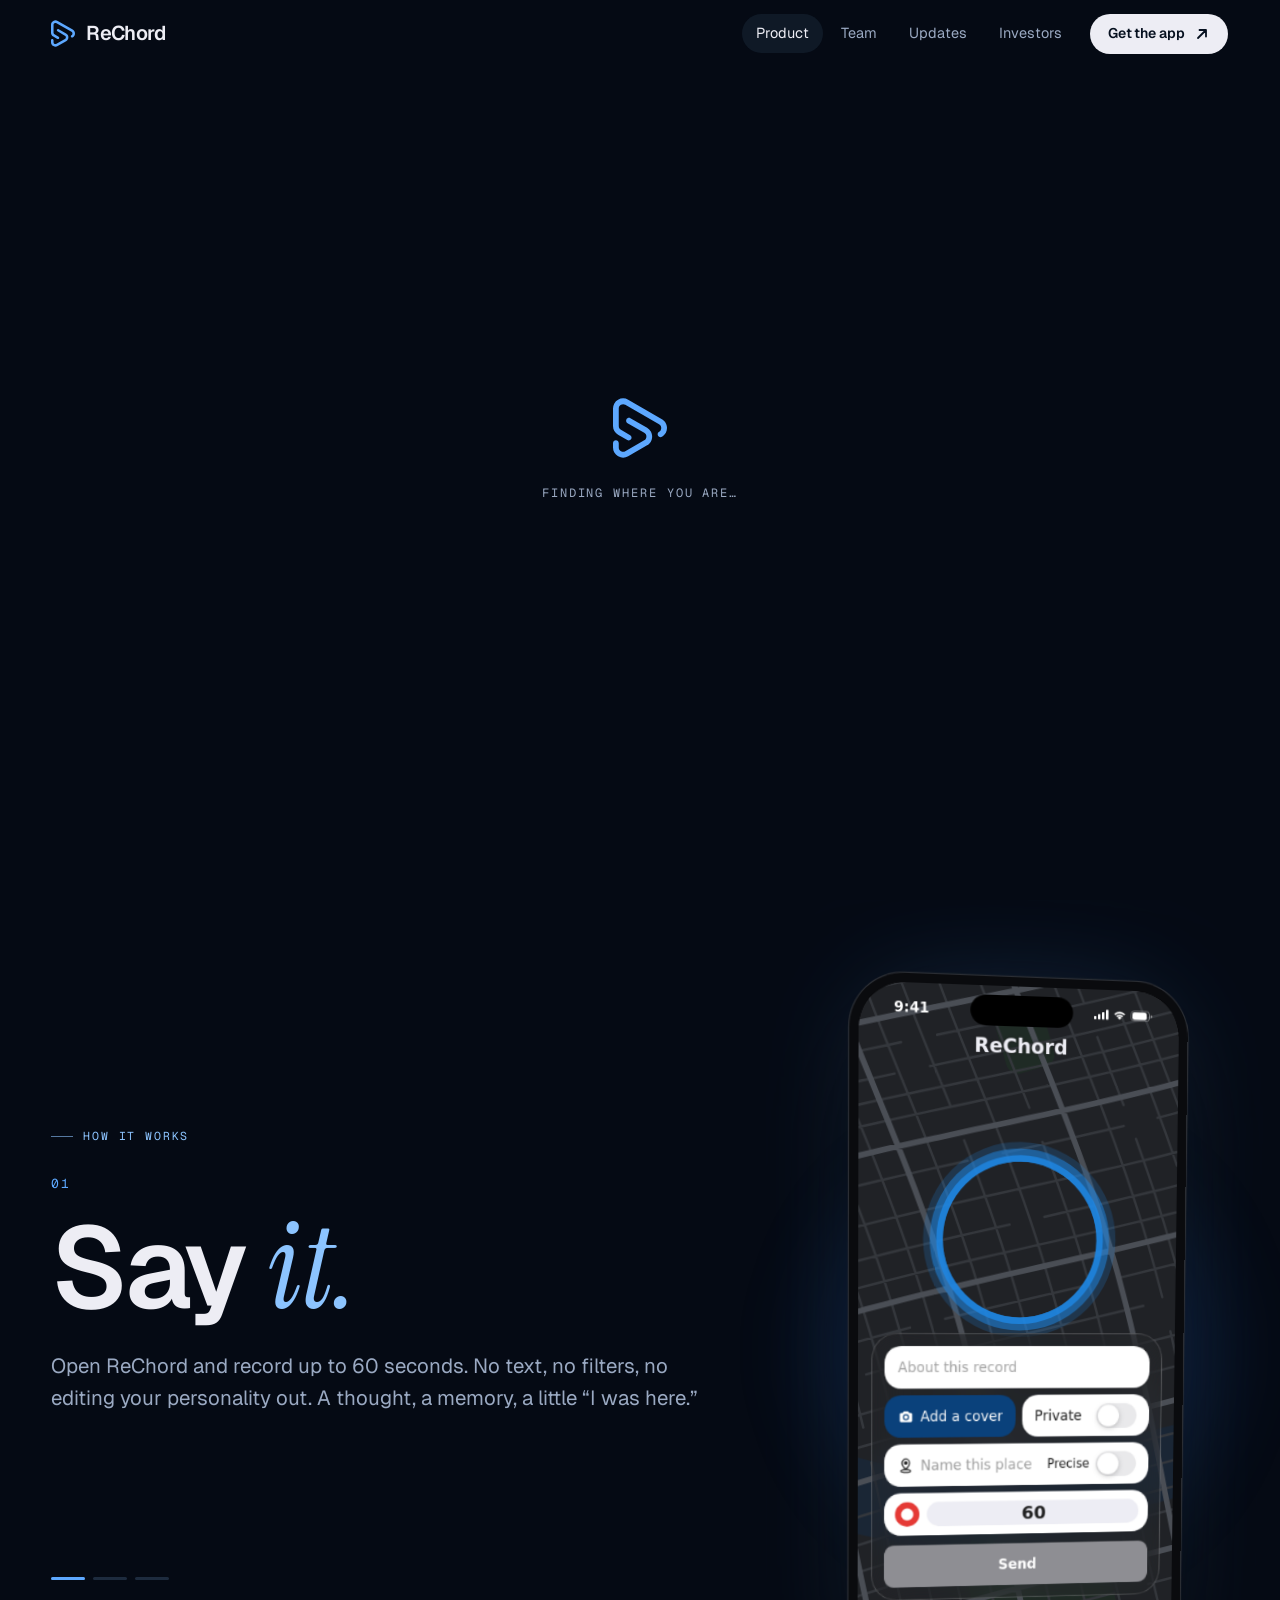
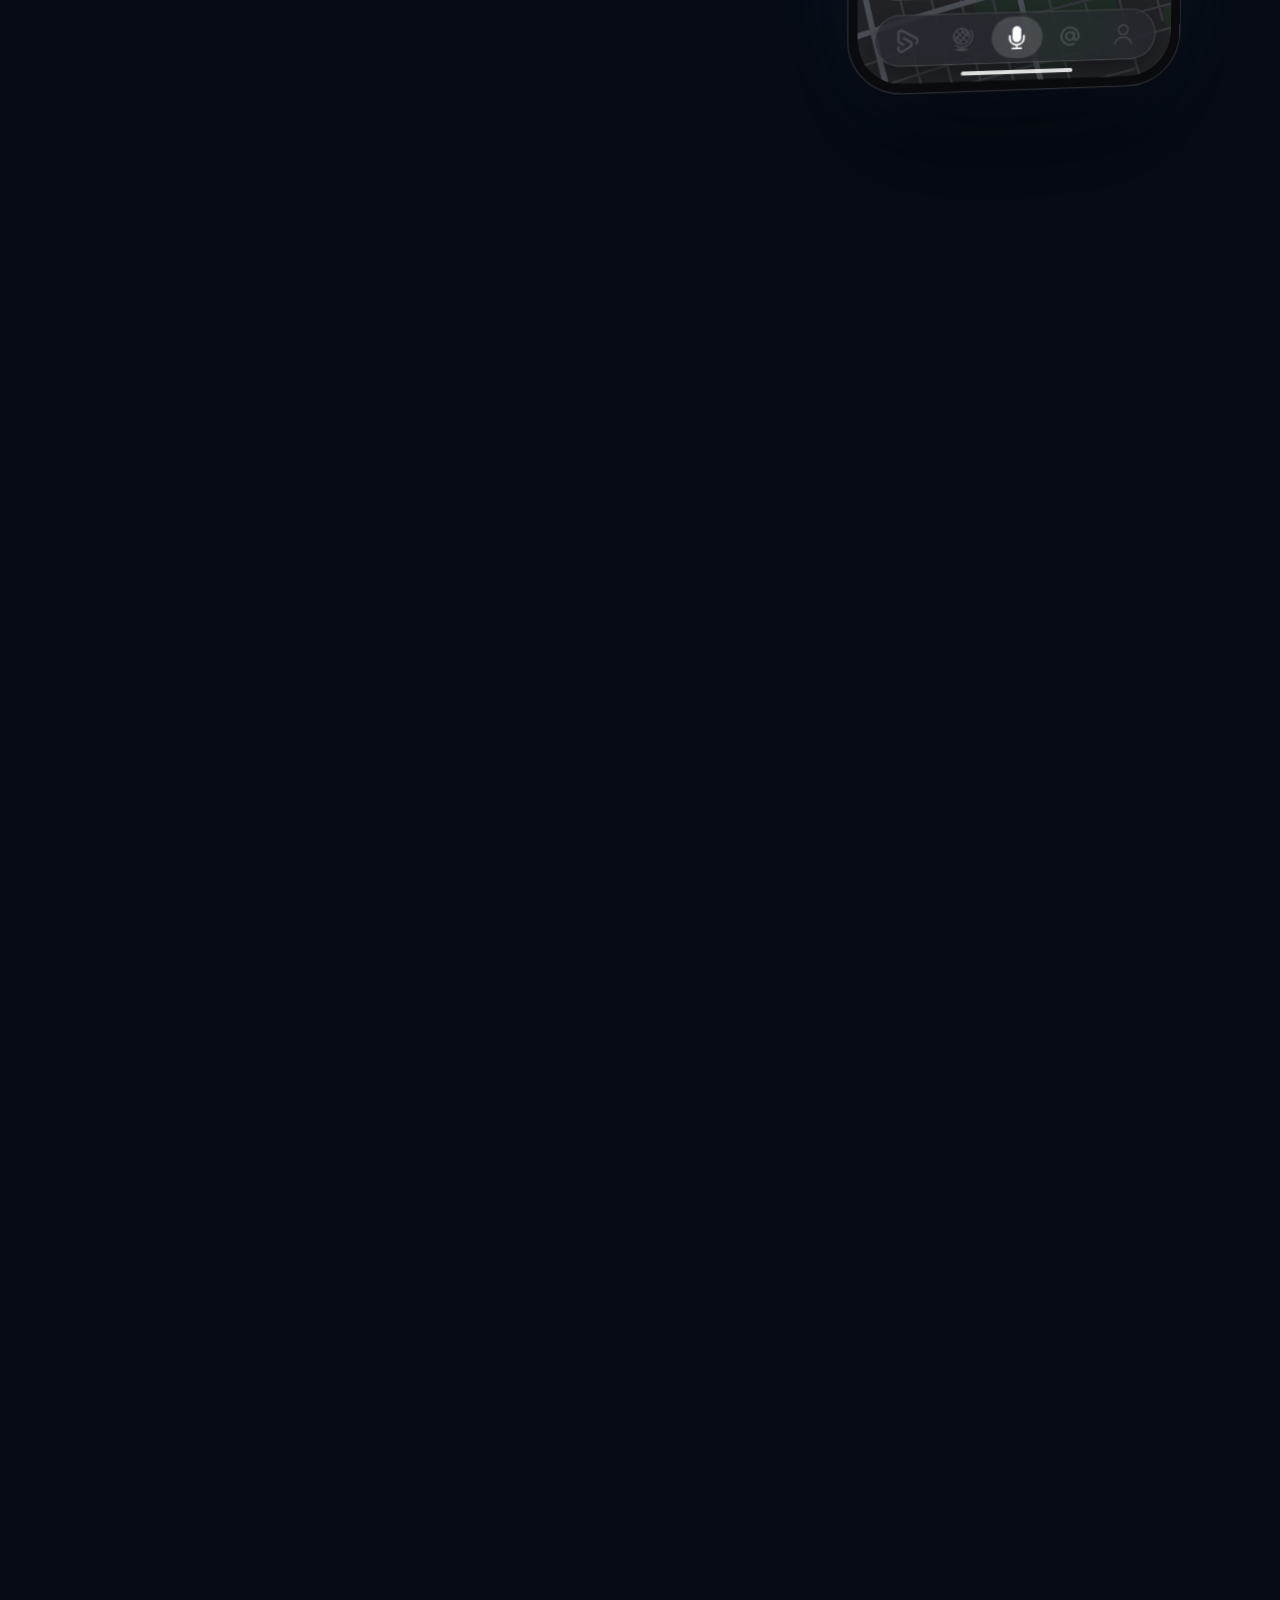
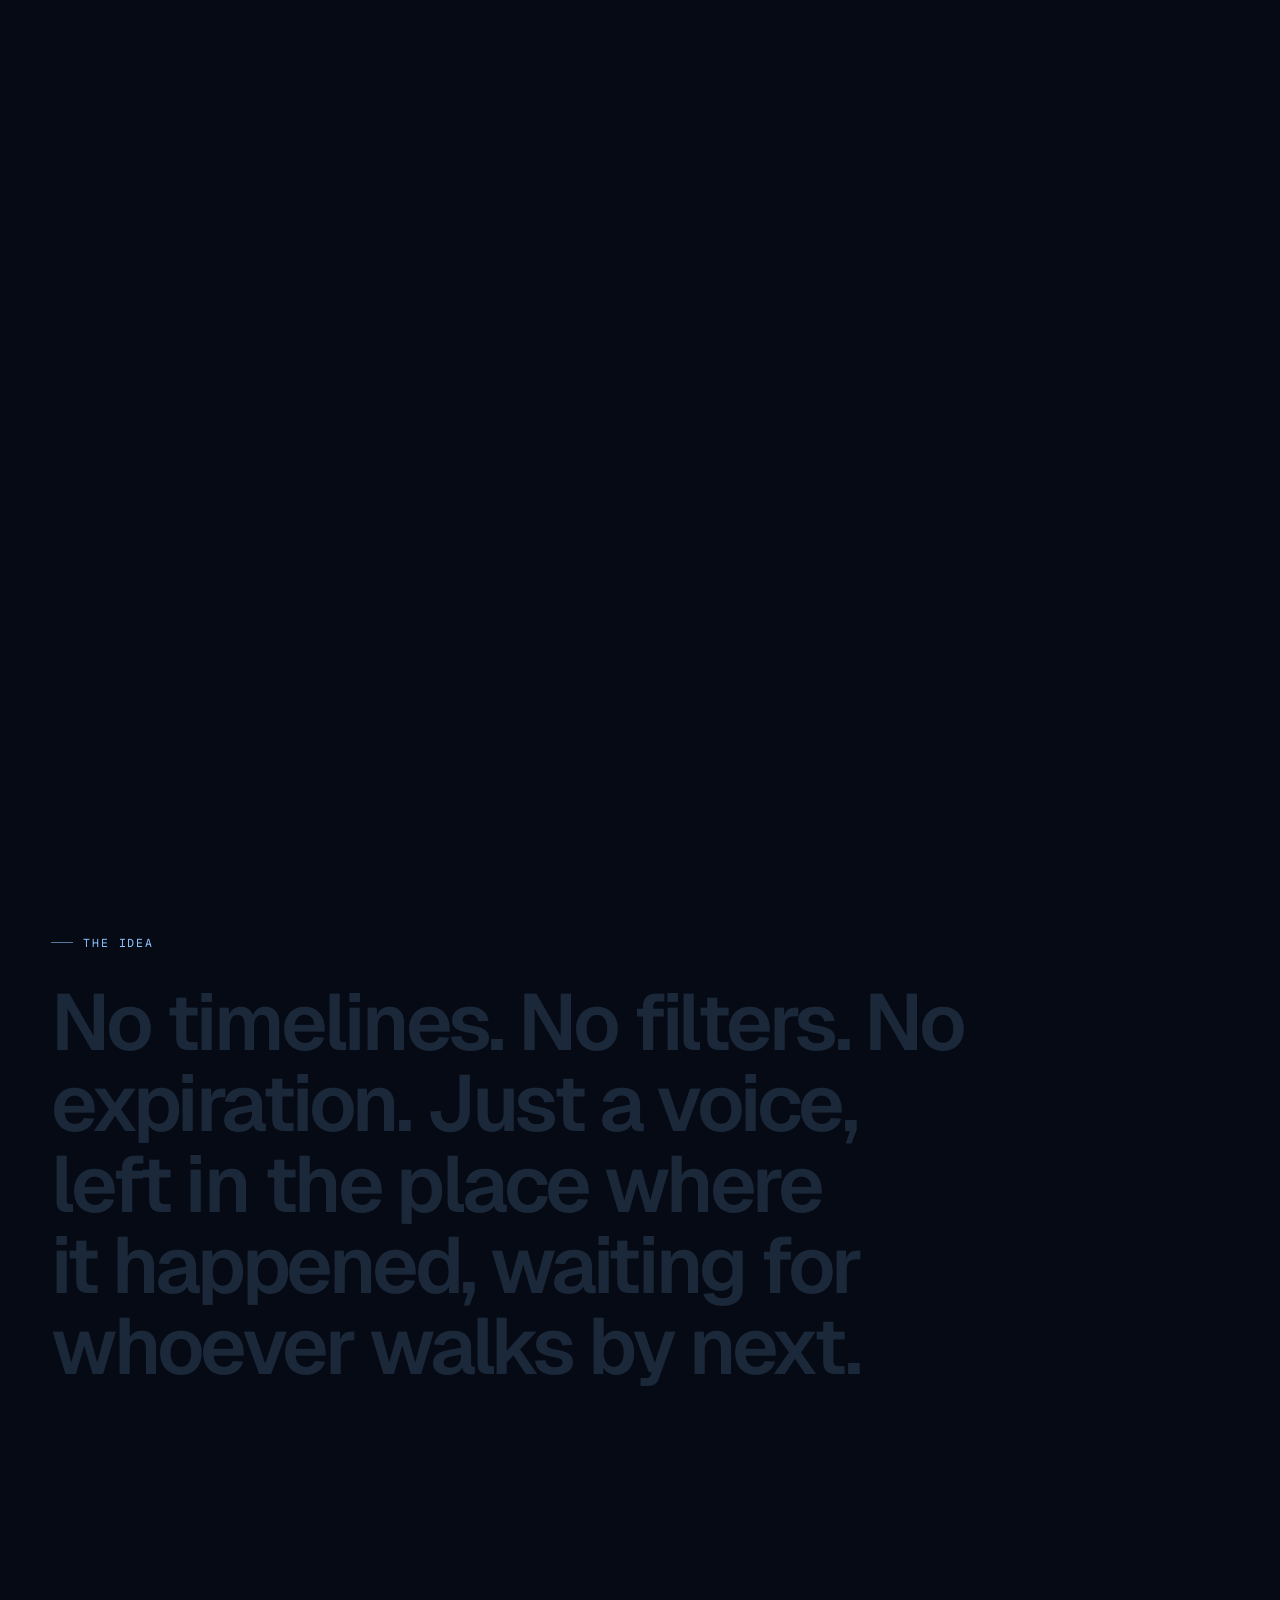
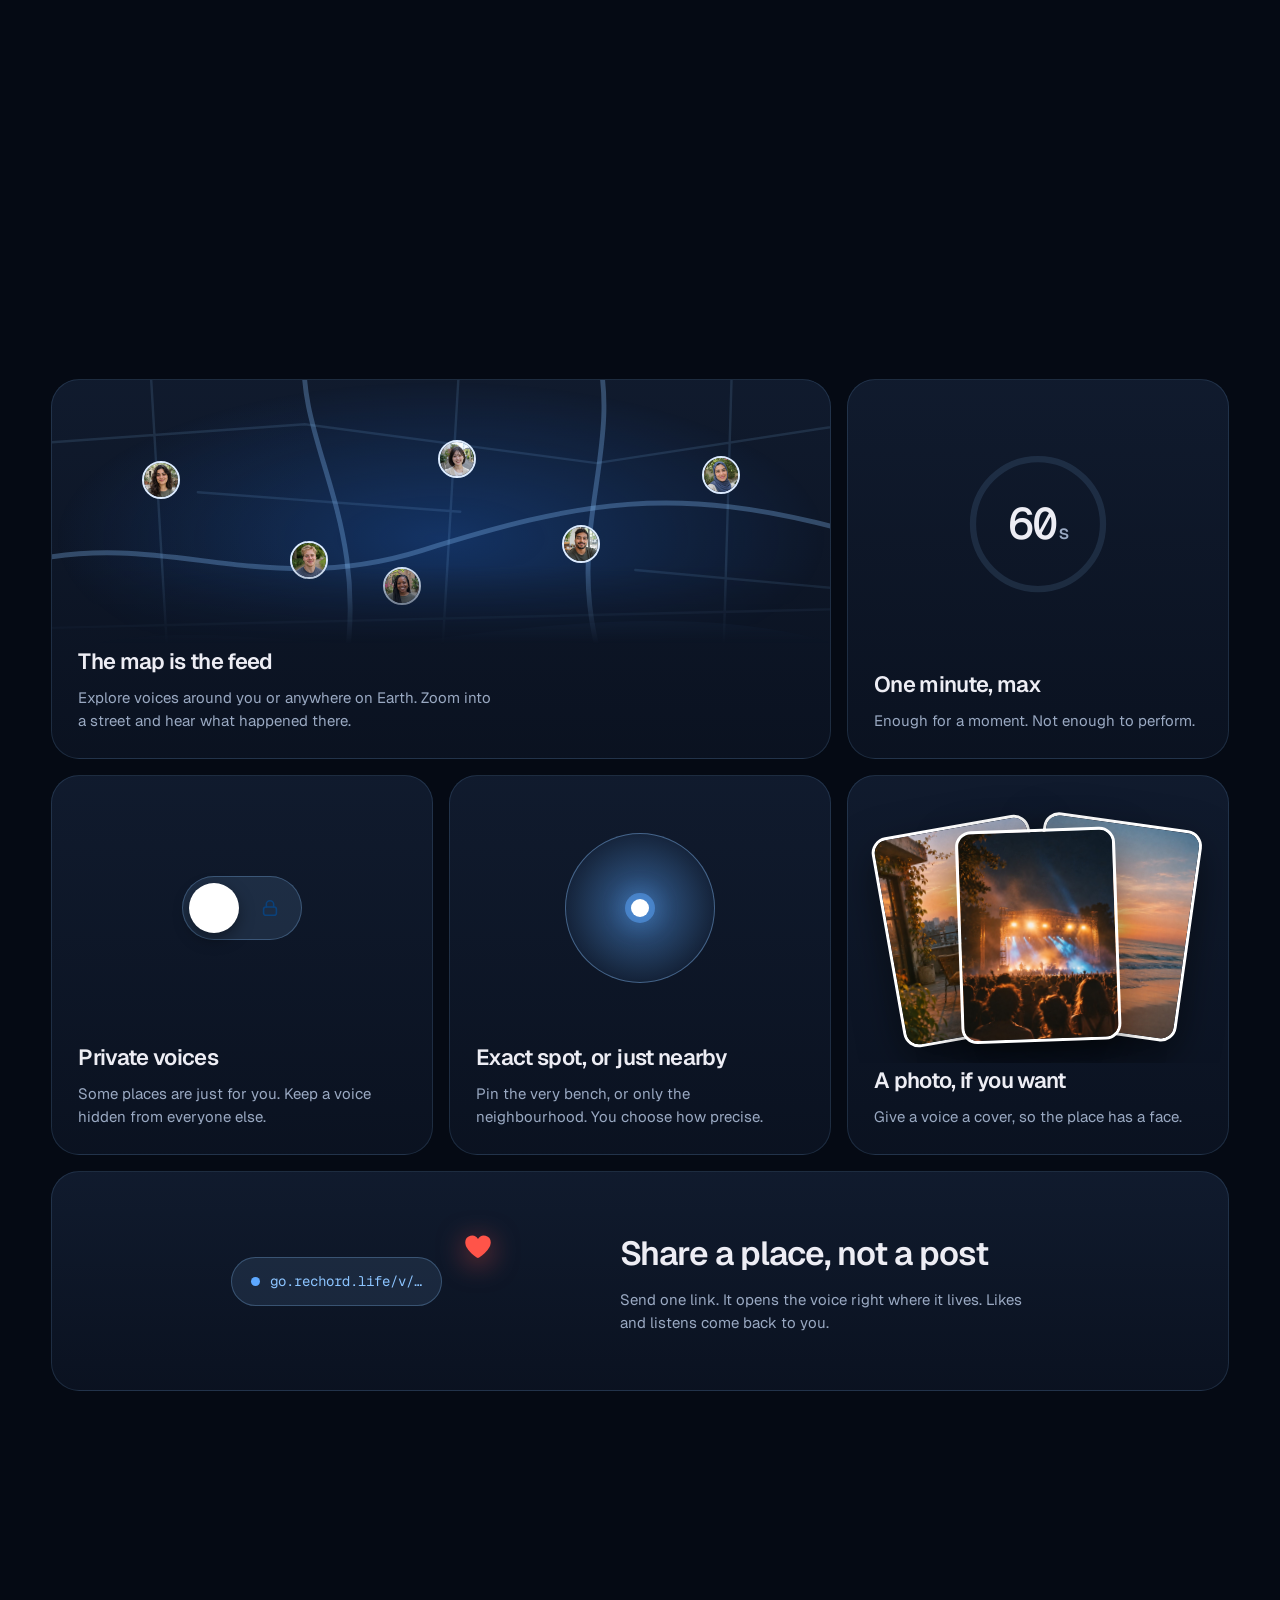
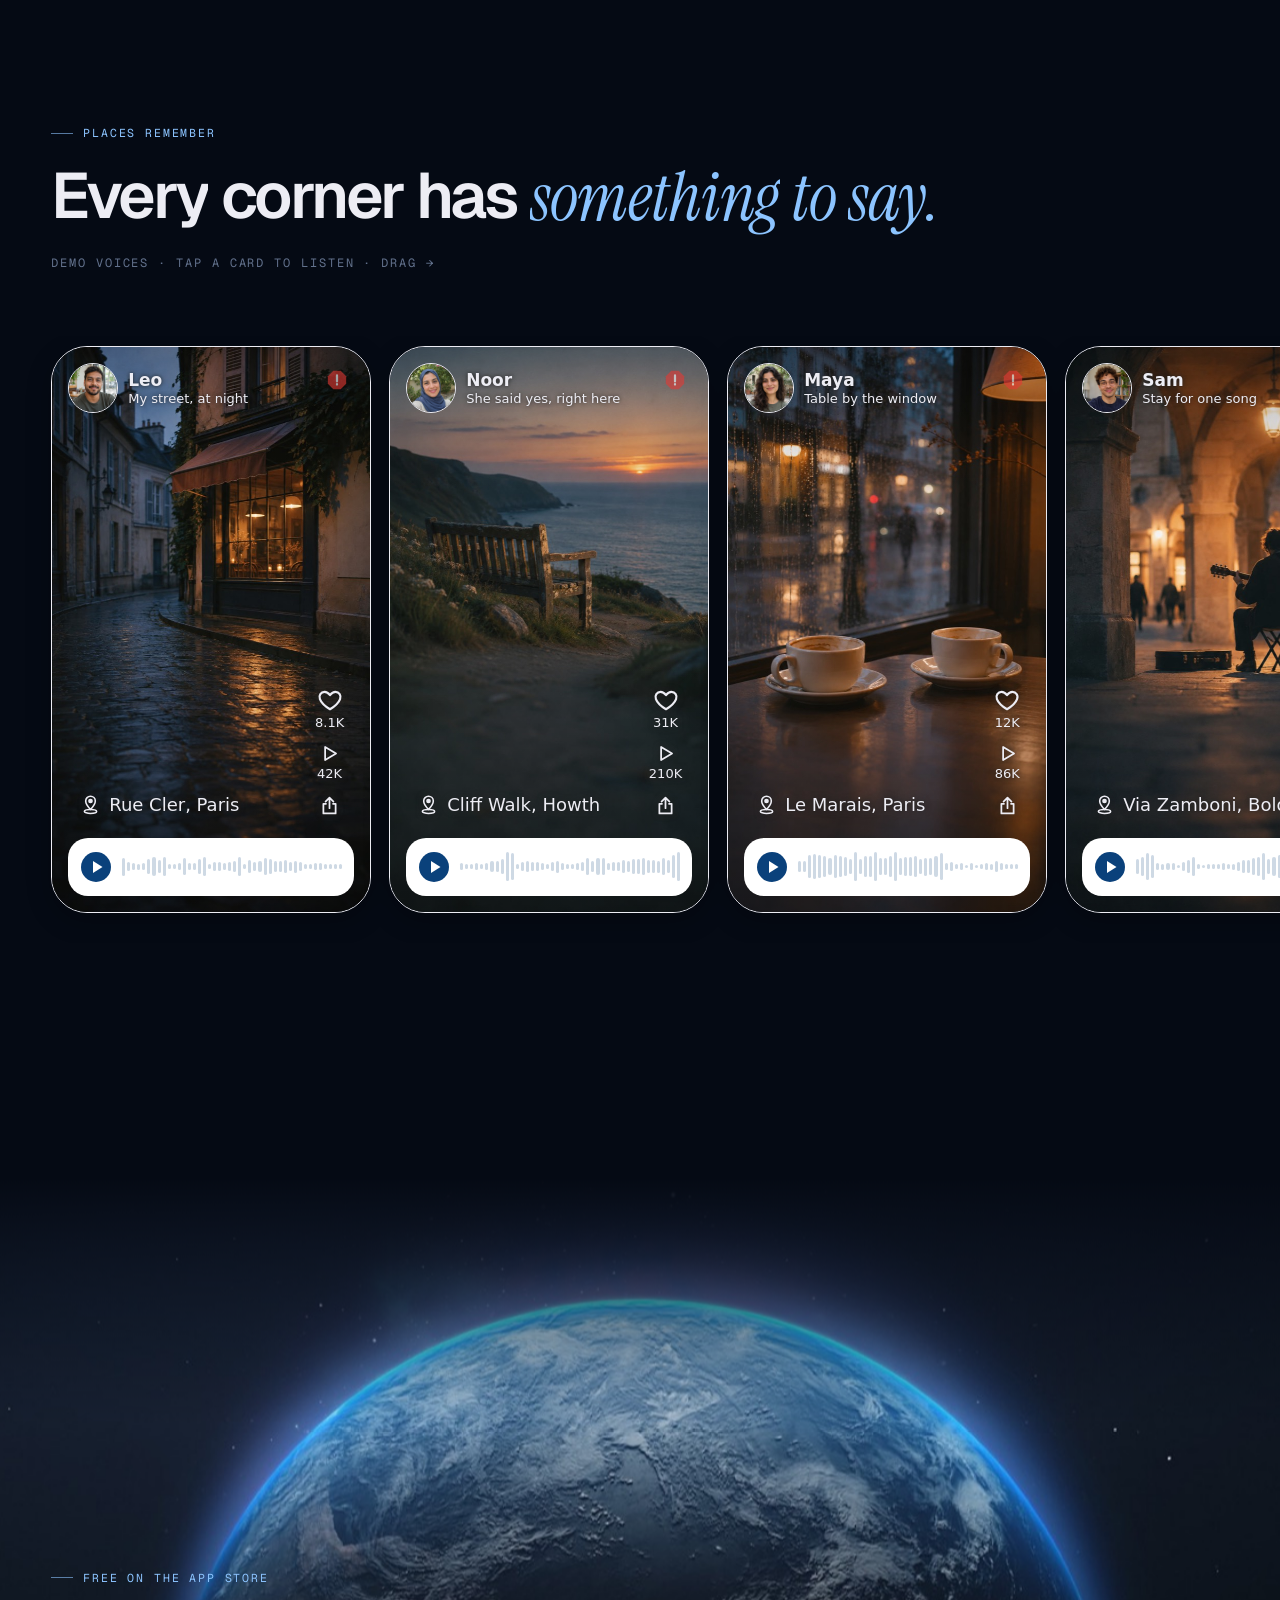
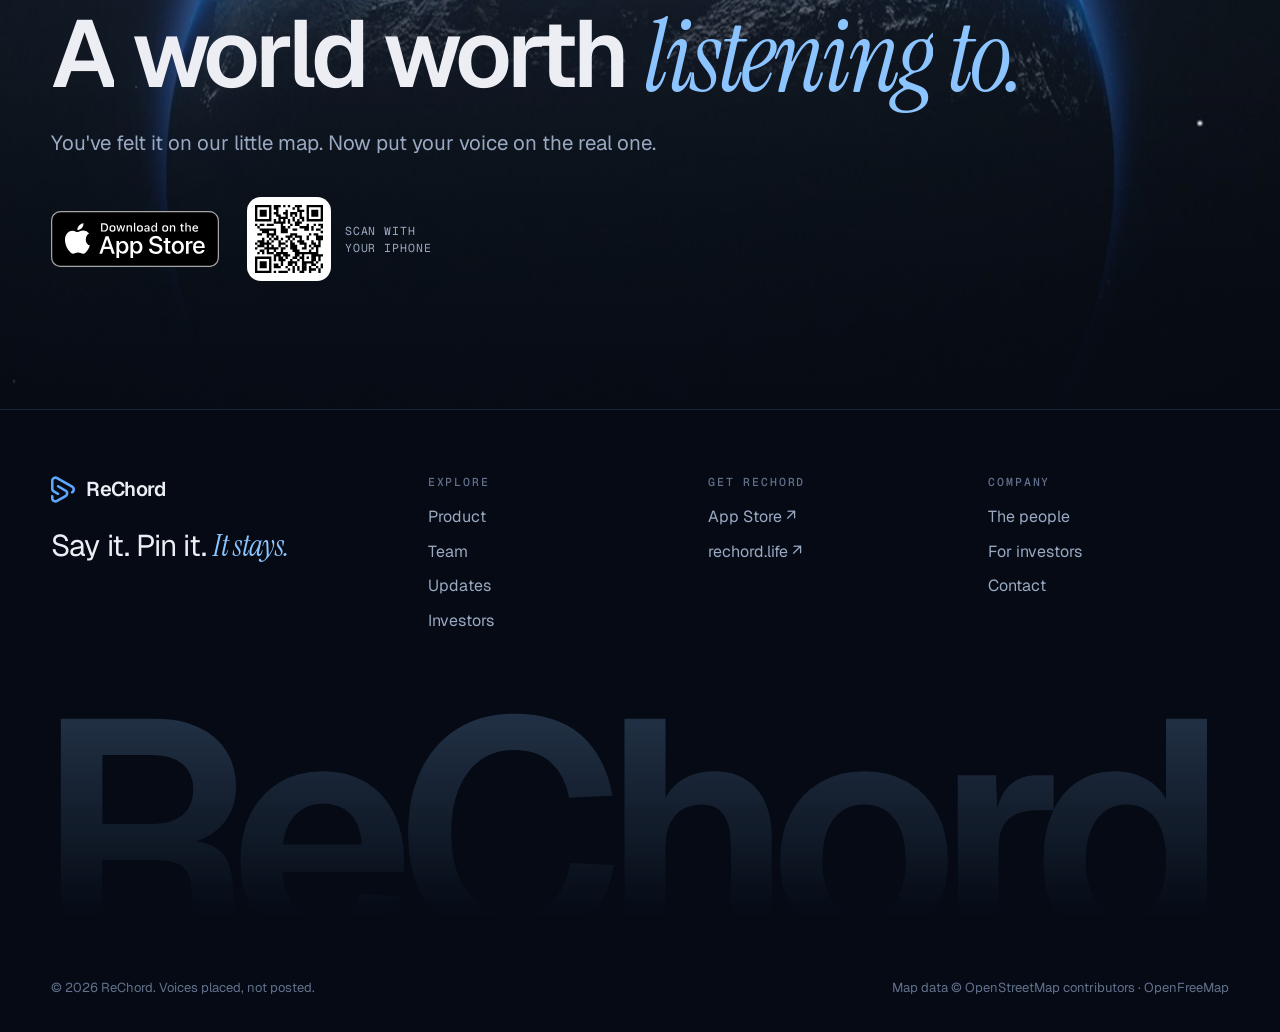
==== index.html @ 0df50589 "ReChord website v1 draft Static four-page site: live map hook with in-browser voice recording, real " ====
<!doctype html>
<html lang="en">
<head>
<meta charset="utf-8">
<meta name="viewport" content="width=device-width, initial-scale=1, viewport-fit=cover">
<title>ReChord — Say it. Pin it. It stays.</title>
<meta name="description" content="ReChord pins voice notes to real places. Record a moment where it happened, and let whoever walks by next hear it.">
<meta name="theme-color" content="#050a14">
<link rel="icon" href="assets/ui/rechord-icon.png">
<link rel="preconnect" href="https://fonts.googleapis.com">
<link rel="preconnect" href="https://fonts.gstatic.com" crossorigin>
<link rel="stylesheet" href="https://fonts.googleapis.com/css2?family=Geist:wght@400;500;600;700&family=Geist+Mono:wght@400;500&family=Instrument+Serif:ital@1&display=swap">
<link rel="stylesheet" href="vendor/maplibre-gl.css">
<link rel="stylesheet" href="css/site.css">
<link rel="stylesheet" href="css/home.css">
</head>
<body data-page="home">

<main>
<!-- ============================ HOOK ============================ -->
<section class="hero" id="hero" data-state="locating" data-rec="idle">
  <div id="map" aria-label="A sketch map of your area with demo voices pinned on it"></div>
  <div class="hero-scrim" aria-hidden="true"></div>

  <div class="intro" id="intro" aria-hidden="true">
    <div class="intro-logo"></div>
    <div class="intro-rings"><i></i><i></i><i></i></div>
    <p class="mono">Finding where you are…</p>
  </div>

  <div class="hero-copy">
    <div class="hero-chips">
      <span class="chip" id="loc-chip"><span class="dot"></span><span id="loc-text">Locating…</span></span>
      <button class="chip chip-btn" id="city-btn" type="button">Wrong city?</button>
      <form class="city-form" id="city-form" hidden>
        <input id="city-input" type="text" placeholder="Type a city…" autocomplete="off" aria-label="City">
        <button type="submit" aria-label="Go">→</button>
      </form>
    </div>
    <h1 class="display">Leave your voice <span class="serif">where you are.</span></h1>
    <p class="lead" id="hero-sub">ReChord pins voice notes to real places. Give us a second, we're drawing your corner of the world.</p>
    <div class="hero-cta" id="hero-cta" hidden>
      <a class="btn" data-store target="_blank" rel="noopener" data-magnetic>Keep it for real <svg class="arrow" viewBox="0 0 16 16" fill="none" stroke="currentColor" stroke-width="1.8" stroke-linecap="round" stroke-linejoin="round"><path d="M4 12 12 4M5.5 4H12v6.5"/></svg></a>
      <button class="mini-link" id="remove-voice" type="button">Remove my voice</button>
    </div>
  </div>

  <aside class="vcard" id="vcard" aria-live="polite" hidden>
    <div class="vc-cover" id="vc-cover"></div>
    <div class="vc-body">
      <div class="vc-head">
        <div class="vc-avatar" id="vc-avatar"></div>
        <div class="vc-who"><b id="vc-name"></b><span id="vc-ago"></span></div>
        <span class="vc-tag" id="vc-tag">Demo voice</span>
        <button class="vc-x" id="vc-close" aria-label="Close">×</button>
      </div>
      <h3 class="vc-title" id="vc-title"></h3>
      <p class="vc-place"><svg viewBox="0 0 16 16" fill="currentColor"><path d="M8 1.2a5 5 0 0 0-5 5c0 3.6 4.3 8 4.5 8.200a.7.7 0 0 0 1 0C8.700 14.2 13 9.800 13 6.200a5 5 0 0 0-5-5Zm0 6.800a1.800 1.800 0 1 1 0-3.600 1.800 1.800 0 0 1 0 3.600Z"/></svg><span id="vc-place"></span></p>
      <div class="vc-player">
        <button class="vc-play" id="vc-play" aria-label="Play"><svg class="i-play" viewBox="0 0 16 16" fill="currentColor"><path d="M4.500 2.700v10.600a.6.6 0 0 0 .9.500l8.600-5.300a.6.6 0 0 0 0-1L5.400 2.200a.6.6 0 0 0-.9.500Z"/></svg><svg class="i-pause" viewBox="0 0 16 16" fill="currentColor"><rect x="3.500" y="2.500" width="3.200" height="11" rx="1"/><rect x="9.300" y="2.500" width="3.200" height="11" rx="1"/></svg></button>
        <div class="wave" id="vc-wave"></div>
        <span class="vc-time mono" id="vc-time">0:00</span>
      </div>
      <div class="vc-foot">
        <button class="vc-like" id="vc-like" aria-pressed="false"><svg viewBox="0 0 16 16"><path d="M8 13.700S2 10.200 2 6.200A3.200 3.200 0 0 1 8 4.700a3.200 3.200 0 0 1 6 1.500c0 4-6 7.500-6 7.500Z"/></svg><span id="vc-likes"></span></button>
        <span class="vc-plays"><span id="vc-plays"></span> plays</span>
        <span class="vc-nav"><button id="vc-prev" aria-label="Previous voice">←</button><button id="vc-next" aria-label="Next voice">→</button></span>
      </div>
    </div>
  </aside>

  <div class="dock" id="dock">
    <canvas id="live-wave" width="600" height="80" aria-hidden="true"></canvas>
    <button class="rec" id="rec" type="button" aria-label="Record your voice" data-hot>
      <svg class="rec-ring" viewBox="0 0 100 100" aria-hidden="true"><circle class="track" cx="50" cy="50" r="46"/><circle class="prog" id="rec-prog" cx="50" cy="50" r="46" pathLength="100"/></svg>
      <span class="rec-core"></span>
    </button>
    <div class="dock-label"><b id="dock-title">Hold to record</b><span id="dock-sub">Up to 15 seconds · never leaves this device</span></div>
  </div>

  <p class="hero-note">Voices on this map are demos, not real users. <a href="#how">See how the app works ↓</a></p>
</section>

<!-- ============================ HOW ============================ -->
<section class="how" id="how" data-step="0">
  <div class="how-sticky">
    <div class="wrap how-grid">
      <div class="how-text">
        <span class="eyebrow">How it works</span>
        <div class="how-steps">
          <article class="how-step" data-i="0">
            <span class="num mono">01</span>
            <h2 class="h2">Say <span class="serif">it.</span></h2>
            <p class="lead">Open ReChord and record up to 60 seconds. No text, no filters, no editing your personality out. A thought, a memory, a little “I was here.”</p>
          </article>
          <article class="how-step" data-i="1">
            <span class="num mono">02</span>
            <h2 class="h2">Pin <span class="serif">it.</span></h2>
            <p class="lead">Your voice lands on the exact spot you're standing. Add a title and a photo if you like. Keep it private, or leave it for the world.</p>
          </article>
          <article class="how-step" data-i="2">
            <span class="num mono">03</span>
            <h2 class="h2">It <span class="serif">stays.</span></h2>
            <p class="lead">No timeline to sink in. Your voice waits at that place, and anyone exploring the map can find it, listen, and feel what you felt.</p>
          </article>
        </div>
        <div class="how-dots" aria-hidden="true"><i></i><i></i><i></i></div>
      </div>

      <div class="phone-stage">
        <div class="phone-halo" aria-hidden="true"></div>
        <div class="phone" id="app-phone" aria-hidden="true"></div>
      </div>
    </div>
  </div>
</section>

<!-- ============================ MANIFESTO ============================ -->
<section class="manifesto pad" id="manifesto">
  <div class="wrap">
    <span class="eyebrow" data-reveal>The idea</span>
    <p class="manifesto-text" id="manifesto-text">No timelines. No filters. No expiration. Just a voice, left in the place where it happened, waiting for whoever walks by next.</p>
    <div class="manifesto-tags" data-reveal>
      <span>Voice-first</span><span>Location-anchored</span><span>Permanent &amp; personal</span>
    </div>
  </div>
</section>

<!-- ============================ FEATURES ============================ -->
<section class="features pad" id="features">
  <div class="wrap">
    <div class="sec-head">
      <span class="eyebrow" data-reveal>What's inside</span>
      <h2 class="h2 split">Small app. <span class="serif">Big memory.</span></h2>
    </div>
    <div class="bento">
      <article class="card b-map" data-tilt data-reveal>
        <div class="b-art art-map" id="art-map"></div>
        <div class="b-copy"><h3>The map is the feed</h3><p>Explore voices around you or anywhere on Earth. Zoom into a street and hear what happened there.</p></div>
      </article>
      <article class="card b-sixty" data-tilt data-reveal style="--d:.08s">
        <div class="b-art art-sixty"><svg viewBox="0 0 120 120"><circle cx="60" cy="60" r="52" class="t"/><circle cx="60" cy="60" r="52" class="p" pathLength="100"/></svg><b class="mono">60<small>s</small></b></div>
        <div class="b-copy"><h3>One minute, max</h3><p>Enough for a moment. Not enough to perform.</p></div>
      </article>
      <article class="card b-private" data-tilt data-reveal style="--d:.16s">
        <div class="b-art art-toggle"><div class="switch"><i></i></div><span class="lock"><svg viewBox="0 0 24 24" fill="none" stroke="currentColor" stroke-width="1.700" stroke-linecap="round"><rect x="5" y="11" width="14" height="9" rx="2.500"/><path d="M8 11V8a4 4 0 0 1 8 0v3"/></svg></span></div>
        <div class="b-copy"><h3>Private voices</h3><p>Some places are just for you. Keep a voice hidden from everyone else.</p></div>
      </article>
      <article class="card b-precise" data-tilt data-reveal>
        <div class="b-art art-precise"><span class="blur-zone"></span><span class="exact"></span></div>
        <div class="b-copy"><h3>Exact spot, or just nearby</h3><p>Pin the very bench, or only the neighbourhood. You choose how precise.</p></div>
      </article>
      <article class="card b-photo" data-tilt data-reveal style="--d:.08s">
        <div class="b-art art-photo"><img src="assets/img/cover_rooftop.jpg" alt="" loading="lazy"><img src="assets/img/cover_beach.jpg" alt="" loading="lazy"><img src="assets/img/cover_concert.jpg" alt="" loading="lazy"></div>
        <div class="b-copy"><h3>A photo, if you want</h3><p>Give a voice a cover, so the place has a face.</p></div>
      </article>
      <article class="card b-share" data-tilt data-reveal style="--d:.16s">
        <div class="b-art art-share"><span class="share-link mono"><i></i>go.rechord.life/v/…</span><span class="heart"><svg viewBox="0 0 16 16"><path d="M8 13.700S2 10.200 2 6.200A3.200 3.200 0 0 1 8 4.700a3.200 3.200 0 0 1 6 1.500c0 4-6 7.500-6 7.500Z"/></svg></span></div>
        <div class="b-copy"><h3>Share a place, not a post</h3><p>Send one link. It opens the voice right where it lives. Likes and listens come back to you.</p></div>
      </article>
    </div>
  </div>
</section>

<!-- ============================ STORIES ============================ -->
<section class="stories pad" id="stories">
  <div class="wrap sec-head">
    <span class="eyebrow" data-reveal>Places remember</span>
    <h2 class="h2 split">Every corner has <span class="serif">something to say.</span></h2>
    <p class="stories-hint mono" data-reveal>Demo voices · tap a card to listen · drag →</p>
  </div>
  <div class="strip" id="strip"></div>
</section>

<!-- ============================ CTA ============================ -->
<section class="cta" id="get">
  <div class="cta-earth" id="cta-earth" aria-hidden="true"></div>
  <div class="wrap cta-inner">
    <span class="eyebrow" data-reveal>Free on the App Store</span>
    <h2 class="display split">A world worth <span class="serif">listening to.</span></h2>
    <p class="lead" data-reveal>You've felt it on our little map. Now put your voice on the real one.</p>
    <div class="cta-actions" data-reveal>
      <a class="store-badge" data-store target="_blank" rel="noopener" aria-label="Download on the App Store"><img src="assets/ui/app-store-badge.svg" alt="Download on the App Store" height="56"></a>
      <div class="qr"><div id="qr"></div><span class="mono">Scan with<br>your iPhone</span></div>
    </div>
  </div>
</section>
</main>

<footer class="footer" id="footer"></footer>

<script src="vendor/maplibre-gl.js"></script>
<script src="vendor/qrcode.min.js"></script>
<script src="js/core.js"></script>
<script src="js/hook.js"></script>
<script src="js/appui.js"></script>
<script src="js/home.js"></script>
</body>
</html>
---- vendor/maplibre-gl.css ----
.maplibregl-map{font:12px/20px Helvetica Neue,Arial,Helvetica,sans-serif;overflow:hidden;position:relative;-webkit-tap-highlight-color:rgb(0 0 0/0)}.maplibregl-canvas{left:0;position:absolute;top:0}.maplibregl-map:fullscreen{height:100%;width:100%}.maplibregl-ctrl-group button.maplibregl-ctrl-compass{touch-action:none}.maplibregl-canvas-container.maplibregl-interactive,.maplibregl-ctrl-group button.maplibregl-ctrl-compass{cursor:grab;-webkit-user-select:none;-moz-user-select:none;user-select:none}.maplibregl-canvas-container.maplibregl-interactive.maplibregl-track-pointer{cursor:pointer}.maplibregl-canvas-container.maplibregl-interactive:active,.maplibregl-ctrl-group button.maplibregl-ctrl-compass:active{cursor:grabbing}.maplibregl-canvas-container.maplibregl-touch-zoom-rotate,.maplibregl-canvas-container.maplibregl-touch-zoom-rotate .maplibregl-canvas{touch-action:pan-x pan-y}.maplibregl-canvas-container.maplibregl-touch-drag-pan,.maplibregl-canvas-container.maplibregl-touch-drag-pan .maplibregl-canvas{touch-action:pinch-zoom}.maplibregl-canvas-container.maplibregl-touch-zoom-rotate.maplibregl-touch-drag-pan,.maplibregl-canvas-container.maplibregl-touch-zoom-rotate.maplibregl-touch-drag-pan .maplibregl-canvas{touch-action:none}.maplibregl-canvas-container.maplibregl-touch-drag-pan.maplibregl-cooperative-gestures,.maplibregl-canvas-container.maplibregl-touch-drag-pan.maplibregl-cooperative-gestures .maplibregl-canvas{touch-action:pan-x pan-y}.maplibregl-ctrl-bottom-left,.maplibregl-ctrl-bottom-right,.maplibregl-ctrl-top-left,.maplibregl-ctrl-top-right{pointer-events:none;position:absolute;z-index:2}.maplibregl-ctrl-top-left{left:0;top:0}.maplibregl-ctrl-top-right{right:0;top:0}.maplibregl-ctrl-bottom-left{bottom:0;left:0}.maplibregl-ctrl-bottom-right{bottom:0;right:0}.maplibregl-ctrl{clear:both;pointer-events:auto;transform:translate(0)}.maplibregl-ctrl-top-left .maplibregl-ctrl{float:left;margin:10px 0 0 10px}.maplibregl-ctrl-top-right .maplibregl-ctrl{float:right;margin:10px 10px 0 0}.maplibregl-ctrl-bottom-left .maplibregl-ctrl{float:left;margin:0 0 10px 10px}.maplibregl-ctrl-bottom-right .maplibregl-ctrl{float:right;margin:0 10px 10px 0}.maplibregl-ctrl-group{background:#fff;border-radius:4px}.maplibregl-ctrl-group:not(:empty){box-shadow:0 0 0 2px rgba(0,0,0,.1)}@media (forced-colors:active){.maplibregl-ctrl-group:not(:empty){box-shadow:0 0 0 2px ButtonText}}.maplibregl-ctrl-group button{background-color:transparent;border:0;box-sizing:border-box;cursor:pointer;display:block;height:29px;outline:none;padding:0;width:29px}.maplibregl-ctrl-group button+button{border-top:1px solid #ddd}.maplibregl-ctrl button .maplibregl-ctrl-icon{background-position:50%;background-repeat:no-repeat;display:block;height:100%;width:100%}@media (forced-colors:active){.maplibregl-ctrl-icon{background-color:transparent}.maplibregl-ctrl-group button+button{border-top:1px solid ButtonText}}.maplibregl-ctrl button::-moz-focus-inner{border:0;padding:0}.maplibregl-ctrl-attrib-button:focus,.maplibregl-ctrl-group button:focus{box-shadow:0 0 2px 2px #0096ff}.maplibregl-ctrl button:disabled{cursor:not-allowed}.maplibregl-ctrl button:disabled .maplibregl-ctrl-icon{opacity:.25}.maplibregl-ctrl button:not(:disabled):hover{background-color:rgb(0 0 0/5%)}.maplibregl-ctrl-group button:focus:focus-visible{box-shadow:0 0 2px 2px #0096ff}.maplibregl-ctrl-group button:focus:not(:focus-visible){box-shadow:none}.maplibregl-ctrl-group button:focus:first-child{border-radius:4px 4px 0 0}.maplibregl-ctrl-group button:focus:last-child{border-radius:0 0 4px 4px}.maplibregl-ctrl-group button:focus:only-child{border-radius:inherit}.maplibregl-ctrl button.maplibregl-ctrl-zoom-out .maplibregl-ctrl-icon{background-image:url("data:image/svg+xml;charset=utf-8,%3Csvg xmlns='http://www.w3.org/2000/svg' width='29' height='29' fill='%23333' viewBox='0 0 29 29'%3E%3Cpath d='M10 13c-.75 0-1.5.75-1.5 1.5S9.25 16 10 16h9c.75 0 1.5-.75 1.5-1.5S19.75 13 19 13z'/%3E%3C/svg%3E")}.maplibregl-ctrl button.maplibregl-ctrl-zoom-in .maplibregl-ctrl-icon{background-image:url("data:image/svg+xml;charset=utf-8,%3Csvg xmlns='http://www.w3.org/2000/svg' width='29' height='29' fill='%23333' viewBox='0 0 29 29'%3E%3Cpath d='M14.5 8.5c-.75 0-1.5.75-1.5 1.5v3h-3c-.75 0-1.5.75-1.5 1.5S9.25 16 10 16h3v3c0 .75.75 1.5 1.5 1.5S16 19.75 16 19v-3h3c.75 0 1.5-.75 1.5-1.5S19.75 13 19 13h-3v-3c0-.75-.75-1.5-1.5-1.5'/%3E%3C/svg%3E")}@media (forced-colors:active){.maplibregl-ctrl button.maplibregl-ctrl-zoom-out .maplibregl-ctrl-icon{background-image:url("data:image/svg+xml;charset=utf-8,%3Csvg xmlns='http://www.w3.org/2000/svg' width='29' height='29' fill='%23fff' viewBox='0 0 29 29'%3E%3Cpath d='M10 13c-.75 0-1.5.75-1.5 1.5S9.25 16 10 16h9c.75 0 1.5-.75 1.5-1.5S19.75 13 19 13z'/%3E%3C/svg%3E")}.maplibregl-ctrl button.maplibregl-ctrl-zoom-in .maplibregl-ctrl-icon{background-image:url("data:image/svg+xml;charset=utf-8,%3Csvg xmlns='http://www.w3.org/2000/svg' width='29' height='29' fill='%23fff' viewBox='0 0 29 29'%3E%3Cpath d='M14.5 8.5c-.75 0-1.5.75-1.5 1.5v3h-3c-.75 0-1.5.75-1.5 1.5S9.25 16 10 16h3v3c0 .75.75 1.5 1.5 1.5S16 19.75 16 19v-3h3c.75 0 1.5-.75 1.5-1.5S19.75 13 19 13h-3v-3c0-.75-.75-1.5-1.5-1.5'/%3E%3C/svg%3E")}}@media (forced-colors:active) and (prefers-color-scheme:light){.maplibregl-ctrl button.maplibregl-ctrl-zoom-out .maplibregl-ctrl-icon{background-image:url("data:image/svg+xml;charset=utf-8,%3Csvg xmlns='http://www.w3.org/2000/svg' width='29' height='29' viewBox='0 0 29 29'%3E%3Cpath d='M10 13c-.75 0-1.5.75-1.5 1.5S9.25 16 10 16h9c.75 0 1.5-.75 1.5-1.5S19.75 13 19 13z'/%3E%3C/svg%3E")}.maplibregl-ctrl button.maplibregl-ctrl-zoom-in .maplibregl-ctrl-icon{background-image:url("data:image/svg+xml;charset=utf-8,%3Csvg xmlns='http://www.w3.org/2000/svg' width='29' height='29' viewBox='0 0 29 29'%3E%3Cpath d='M14.5 8.5c-.75 0-1.5.75-1.5 1.5v3h-3c-.75 0-1.5.75-1.5 1.5S9.25 16 10 16h3v3c0 .75.75 1.5 1.5 1.5S16 19.75 16 19v-3h3c.75 0 1.5-.75 1.5-1.5S19.75 13 19 13h-3v-3c0-.75-.75-1.5-1.5-1.5'/%3E%3C/svg%3E")}}.maplibregl-ctrl button.maplibregl-ctrl-fullscreen .maplibregl-ctrl-icon{background-image:url("data:image/svg+xml;charset=utf-8,%3Csvg xmlns='http://www.w3.org/2000/svg' width='29' height='29' fill='%23333' viewBox='0 0 29 29'%3E%3Cpath d='M24 16v5.5c0 1.75-.75 2.5-2.5 2.5H16v-1l3-1.5-4-5.5 1-1 5.5 4 1.5-3zM6 16l1.5 3 5.5-4 1 1-4 5.5 3 1.5v1H7.5C5.75 24 5 23.25 5 21.5V16zm7-11v1l-3 1.5 4 5.5-1 1-5.5-4L6 13H5V7.5C5 5.75 5.75 5 7.5 5zm11 2.5c0-1.75-.75-2.5-2.5-2.5H16v1l3 1.5-4 5.5 1 1 5.5-4 1.5 3h1z'/%3E%3C/svg%3E")}.maplibregl-ctrl button.maplibregl-ctrl-shrink .maplibregl-ctrl-icon{background-image:url("data:image/svg+xml;charset=utf-8,%3Csvg xmlns='http://www.w3.org/2000/svg' width='29' height='29' viewBox='0 0 29 29'%3E%3Cpath d='M18.5 16c-1.75 0-2.5.75-2.5 2.5V24h1l1.5-3 5.5 4 1-1-4-5.5 3-1.5v-1zM13 18.5c0-1.75-.75-2.5-2.5-2.5H5v1l3 1.5L4 24l1 1 5.5-4 1.5 3h1zm3-8c0 1.75.75 2.5 2.5 2.5H24v-1l-3-1.5L25 5l-1-1-5.5 4L17 5h-1zM10.5 13c1.75 0 2.5-.75 2.5-2.5V5h-1l-1.5 3L5 4 4 5l4 5.5L5 12v1z'/%3E%3C/svg%3E")}@media (forced-colors:active){.maplibregl-ctrl button.maplibregl-ctrl-fullscreen .maplibregl-ctrl-icon{background-image:url("data:image/svg+xml;charset=utf-8,%3Csvg xmlns='http://www.w3.org/2000/svg' width='29' height='29' fill='%23fff' viewBox='0 0 29 29'%3E%3Cpath d='M24 16v5.5c0 1.75-.75 2.5-2.5 2.5H16v-1l3-1.5-4-5.5 1-1 5.5 4 1.5-3zM6 16l1.5 3 5.5-4 1 1-4 5.5 3 1.5v1H7.5C5.75 24 5 23.25 5 21.5V16zm7-11v1l-3 1.5 4 5.5-1 1-5.5-4L6 13H5V7.5C5 5.75 5.75 5 7.5 5zm11 2.5c0-1.75-.75-2.5-2.5-2.5H16v1l3 1.5-4 5.5 1 1 5.5-4 1.5 3h1z'/%3E%3C/svg%3E")}.maplibregl-ctrl button.maplibregl-ctrl-shrink .maplibregl-ctrl-icon{background-image:url("data:image/svg+xml;charset=utf-8,%3Csvg xmlns='http://www.w3.org/2000/svg' width='29' height='29' fill='%23fff' viewBox='0 0 29 29'%3E%3Cpath d='M18.5 16c-1.75 0-2.5.75-2.5 2.5V24h1l1.5-3 5.5 4 1-1-4-5.5 3-1.5v-1zM13 18.5c0-1.75-.75-2.5-2.5-2.5H5v1l3 1.5L4 24l1 1 5.5-4 1.5 3h1zm3-8c0 1.75.75 2.5 2.5 2.5H24v-1l-3-1.5L25 5l-1-1-5.5 4L17 5h-1zM10.5 13c1.75 0 2.5-.75 2.5-2.5V5h-1l-1.5 3L5 4 4 5l4 5.5L5 12v1z'/%3E%3C/svg%3E")}}@media (forced-colors:active) and (prefers-color-scheme:light){.maplibregl-ctrl button.maplibregl-ctrl-fullscreen .maplibregl-ctrl-icon{background-image:url("data:image/svg+xml;charset=utf-8,%3Csvg xmlns='http://www.w3.org/2000/svg' width='29' height='29' viewBox='0 0 29 29'%3E%3Cpath d='M24 16v5.5c0 1.75-.75 2.5-2.5 2.5H16v-1l3-1.5-4-5.5 1-1 5.5 4 1.5-3zM6 16l1.5 3 5.5-4 1 1-4 5.5 3 1.5v1H7.5C5.75 24 5 23.25 5 21.5V16zm7-11v1l-3 1.5 4 5.5-1 1-5.5-4L6 13H5V7.5C5 5.75 5.75 5 7.5 5zm11 2.5c0-1.75-.75-2.5-2.5-2.5H16v1l3 1.5-4 5.5 1 1 5.5-4 1.5 3h1z'/%3E%3C/svg%3E")}.maplibregl-ctrl button.maplibregl-ctrl-shrink .maplibregl-ctrl-icon{background-image:url("data:image/svg+xml;charset=utf-8,%3Csvg xmlns='http://www.w3.org/2000/svg' width='29' height='29' viewBox='0 0 29 29'%3E%3Cpath d='M18.5 16c-1.75 0-2.5.75-2.5 2.5V24h1l1.5-3 5.5 4 1-1-4-5.5 3-1.5v-1zM13 18.5c0-1.75-.75-2.5-2.5-2.5H5v1l3 1.5L4 24l1 1 5.5-4 1.5 3h1zm3-8c0 1.75.75 2.5 2.5 2.5H24v-1l-3-1.5L25 5l-1-1-5.5 4L17 5h-1zM10.5 13c1.75 0 2.5-.75 2.5-2.5V5h-1l-1.5 3L5 4 4 5l4 5.5L5 12v1z'/%3E%3C/svg%3E")}}.maplibregl-ctrl button.maplibregl-ctrl-compass .maplibregl-ctrl-icon{background-image:url("data:image/svg+xml;charset=utf-8,%3Csvg xmlns='http://www.w3.org/2000/svg' width='29' height='29' fill='%23333' viewBox='0 0 29 29'%3E%3Cpath d='m10.5 14 4-8 4 8z'/%3E%3Cpath fill='%23ccc' d='m10.5 16 4 8 4-8z'/%3E%3C/svg%3E")}@media (forced-colors:active){.maplibregl-ctrl button.maplibregl-ctrl-compass .maplibregl-ctrl-icon{background-image:url("data:image/svg+xml;charset=utf-8,%3Csvg xmlns='http://www.w3.org/2000/svg' width='29' height='29' fill='%23fff' viewBox='0 0 29 29'%3E%3Cpath d='m10.5 14 4-8 4 8z'/%3E%3Cpath fill='%23ccc' d='m10.5 16 4 8 4-8z'/%3E%3C/svg%3E")}}@media (forced-colors:active) and (prefers-color-scheme:light){.maplibregl-ctrl button.maplibregl-ctrl-compass .maplibregl-ctrl-icon{background-image:url("data:image/svg+xml;charset=utf-8,%3Csvg xmlns='http://www.w3.org/2000/svg' width='29' height='29' viewBox='0 0 29 29'%3E%3Cpath d='m10.5 14 4-8 4 8z'/%3E%3Cpath fill='%23ccc' d='m10.5 16 4 8 4-8z'/%3E%3C/svg%3E")}}.maplibregl-ctrl button.maplibregl-ctrl-terrain .maplibregl-ctrl-icon{background-image:url("data:image/svg+xml;charset=utf-8,%3Csvg xmlns='http://www.w3.org/2000/svg' width='22' height='22' fill='%23333' viewBox='0 0 22 22'%3E%3Cpath d='m1.754 13.406 4.453-4.851 3.09 3.09 3.281 3.277.969-.969-3.309-3.312 3.844-4.121 6.148 6.886h1.082v-.855l-7.207-8.07-4.84 5.187L6.169 6.57l-5.48 5.965v.871ZM.688 16.844h20.625v1.375H.688Zm0 0'/%3E%3C/svg%3E")}.maplibregl-ctrl button.maplibregl-ctrl-terrain-enabled .maplibregl-ctrl-icon{background-image:url("data:image/svg+xml;charset=utf-8,%3Csvg xmlns='http://www.w3.org/2000/svg' width='22' height='22' fill='%2333b5e5' viewBox='0 0 22 22'%3E%3Cpath d='m1.754 13.406 4.453-4.851 3.09 3.09 3.281 3.277.969-.969-3.309-3.312 3.844-4.121 6.148 6.886h1.082v-.855l-7.207-8.07-4.84 5.187L6.169 6.57l-5.48 5.965v.871ZM.688 16.844h20.625v1.375H.688Zm0 0'/%3E%3C/svg%3E")}.maplibregl-ctrl button.maplibregl-ctrl-geolocate .maplibregl-ctrl-icon{background-image:url("data:image/svg+xml;charset=utf-8,%3Csvg xmlns='http://www.w3.org/2000/svg' width='29' height='29' fill='%23333' viewBox='0 0 20 20'%3E%3Cpath d='M10 4C9 4 9 5 9 5v.1A5 5 0 0 0 5.1 9H5s-1 0-1 1 1 1 1 1h.1A5 5 0 0 0 9 14.9v.1s0 1 1 1 1-1 1-1v-.1a5 5 0 0 0 3.9-3.9h.1s1 0 1-1-1-1-1-1h-.1A5 5 0 0 0 11 5.1V5s0-1-1-1m0 2.5a3.5 3.5 0 1 1 0 7 3.5 3.5 0 1 1 0-7'/%3E%3Ccircle cx='10' cy='10' r='2'/%3E%3C/svg%3E")}.maplibregl-ctrl button.maplibregl-ctrl-geolocate:disabled .maplibregl-ctrl-icon{background-image:url("data:image/svg+xml;charset=utf-8,%3Csvg xmlns='http://www.w3.org/2000/svg' width='29' height='29' fill='%23aaa' viewBox='0 0 20 20'%3E%3Cpath d='M10 4C9 4 9 5 9 5v.1A5 5 0 0 0 5.1 9H5s-1 0-1 1 1 1 1 1h.1A5 5 0 0 0 9 14.9v.1s0 1 1 1 1-1 1-1v-.1a5 5 0 0 0 3.9-3.9h.1s1 0 1-1-1-1-1-1h-.1A5 5 0 0 0 11 5.1V5s0-1-1-1m0 2.5a3.5 3.5 0 1 1 0 7 3.5 3.5 0 1 1 0-7'/%3E%3Ccircle cx='10' cy='10' r='2'/%3E%3Cpath fill='red' d='m14 5 1 1-9 9-1-1z'/%3E%3C/svg%3E")}.maplibregl-ctrl button.maplibregl-ctrl-geolocate.maplibregl-ctrl-geolocate-active .maplibregl-ctrl-icon{background-image:url("data:image/svg+xml;charset=utf-8,%3Csvg xmlns='http://www.w3.org/2000/svg' width='29' height='29' fill='%2333b5e5' viewBox='0 0 20 20'%3E%3Cpath d='M10 4C9 4 9 5 9 5v.1A5 5 0 0 0 5.1 9H5s-1 0-1 1 1 1 1 1h.1A5 5 0 0 0 9 14.9v.1s0 1 1 1 1-1 1-1v-.1a5 5 0 0 0 3.9-3.9h.1s1 0 1-1-1-1-1-1h-.1A5 5 0 0 0 11 5.1V5s0-1-1-1m0 2.5a3.5 3.5 0 1 1 0 7 3.5 3.5 0 1 1 0-7'/%3E%3Ccircle cx='10' cy='10' r='2'/%3E%3C/svg%3E")}.maplibregl-ctrl button.maplibregl-ctrl-geolocate.maplibregl-ctrl-geolocate-active-error .maplibregl-ctrl-icon{background-image:url("data:image/svg+xml;charset=utf-8,%3Csvg xmlns='http://www.w3.org/2000/svg' width='29' height='29' fill='%23e58978' viewBox='0 0 20 20'%3E%3Cpath d='M10 4C9 4 9 5 9 5v.1A5 5 0 0 0 5.1 9H5s-1 0-1 1 1 1 1 1h.1A5 5 0 0 0 9 14.9v.1s0 1 1 1 1-1 1-1v-.1a5 5 0 0 0 3.9-3.9h.1s1 0 1-1-1-1-1-1h-.1A5 5 0 0 0 11 5.1V5s0-1-1-1m0 2.5a3.5 3.5 0 1 1 0 7 3.5 3.5 0 1 1 0-7'/%3E%3Ccircle cx='10' cy='10' r='2'/%3E%3C/svg%3E")}.maplibregl-ctrl button.maplibregl-ctrl-geolocate.maplibregl-ctrl-geolocate-background .maplibregl-ctrl-icon{background-image:url("data:image/svg+xml;charset=utf-8,%3Csvg xmlns='http://www.w3.org/2000/svg' width='29' height='29' fill='%2333b5e5' viewBox='0 0 20 20'%3E%3Cpath d='M10 4C9 4 9 5 9 5v.1A5 5 0 0 0 5.1 9H5s-1 0-1 1 1 1 1 1h.1A5 5 0 0 0 9 14.9v.1s0 1 1 1 1-1 1-1v-.1a5 5 0 0 0 3.9-3.9h.1s1 0 1-1-1-1-1-1h-.1A5 5 0 0 0 11 5.1V5s0-1-1-1m0 2.5a3.5 3.5 0 1 1 0 7 3.5 3.5 0 1 1 0-7'/%3E%3C/svg%3E")}.maplibregl-ctrl button.maplibregl-ctrl-geolocate.maplibregl-ctrl-geolocate-background-error .maplibregl-ctrl-icon{background-image:url("data:image/svg+xml;charset=utf-8,%3Csvg xmlns='http://www.w3.org/2000/svg' width='29' height='29' fill='%23e54e33' viewBox='0 0 20 20'%3E%3Cpath d='M10 4C9 4 9 5 9 5v.1A5 5 0 0 0 5.1 9H5s-1 0-1 1 1 1 1 1h.1A5 5 0 0 0 9 14.9v.1s0 1 1 1 1-1 1-1v-.1a5 5 0 0 0 3.9-3.9h.1s1 0 1-1-1-1-1-1h-.1A5 5 0 0 0 11 5.1V5s0-1-1-1m0 2.5a3.5 3.5 0 1 1 0 7 3.5 3.5 0 1 1 0-7'/%3E%3C/svg%3E")}.maplibregl-ctrl button.maplibregl-ctrl-geolocate.maplibregl-ctrl-geolocate-waiting .maplibregl-ctrl-icon{animation:maplibregl-spin 2s linear infinite}@media (forced-colors:active){.maplibregl-ctrl button.maplibregl-ctrl-geolocate .maplibregl-ctrl-icon{background-image:url("data:image/svg+xml;charset=utf-8,%3Csvg xmlns='http://www.w3.org/2000/svg' width='29' height='29' fill='%23fff' viewBox='0 0 20 20'%3E%3Cpath d='M10 4C9 4 9 5 9 5v.1A5 5 0 0 0 5.1 9H5s-1 0-1 1 1 1 1 1h.1A5 5 0 0 0 9 14.9v.1s0 1 1 1 1-1 1-1v-.1a5 5 0 0 0 3.9-3.9h.1s1 0 1-1-1-1-1-1h-.1A5 5 0 0 0 11 5.1V5s0-1-1-1m0 2.5a3.5 3.5 0 1 1 0 7 3.5 3.5 0 1 1 0-7'/%3E%3Ccircle cx='10' cy='10' r='2'/%3E%3C/svg%3E")}.maplibregl-ctrl button.maplibregl-ctrl-geolocate:disabled .maplibregl-ctrl-icon{background-image:url("data:image/svg+xml;charset=utf-8,%3Csvg xmlns='http://www.w3.org/2000/svg' width='29' height='29' fill='%23999' viewBox='0 0 20 20'%3E%3Cpath d='M10 4C9 4 9 5 9 5v.1A5 5 0 0 0 5.1 9H5s-1 0-1 1 1 1 1 1h.1A5 5 0 0 0 9 14.9v.1s0 1 1 1 1-1 1-1v-.1a5 5 0 0 0 3.9-3.9h.1s1 0 1-1-1-1-1-1h-.1A5 5 0 0 0 11 5.1V5s0-1-1-1m0 2.5a3.5 3.5 0 1 1 0 7 3.5 3.5 0 1 1 0-7'/%3E%3Ccircle cx='10' cy='10' r='2'/%3E%3Cpath fill='red' d='m14 5 1 1-9 9-1-1z'/%3E%3C/svg%3E")}.maplibregl-ctrl button.maplibregl-ctrl-geolocate.maplibregl-ctrl-geolocate-active .maplibregl-ctrl-icon{background-image:url("data:image/svg+xml;charset=utf-8,%3Csvg xmlns='http://www.w3.org/2000/svg' width='29' height='29' fill='%2333b5e5' viewBox='0 0 20 20'%3E%3Cpath d='M10 4C9 4 9 5 9 5v.1A5 5 0 0 0 5.1 9H5s-1 0-1 1 1 1 1 1h.1A5 5 0 0 0 9 14.9v.1s0 1 1 1 1-1 1-1v-.1a5 5 0 0 0 3.9-3.9h.1s1 0 1-1-1-1-1-1h-.1A5 5 0 0 0 11 5.1V5s0-1-1-1m0 2.5a3.5 3.5 0 1 1 0 7 3.5 3.5 0 1 1 0-7'/%3E%3Ccircle cx='10' cy='10' r='2'/%3E%3C/svg%3E")}.maplibregl-ctrl button.maplibregl-ctrl-geolocate.maplibregl-ctrl-geolocate-active-error .maplibregl-ctrl-icon{background-image:url("data:image/svg+xml;charset=utf-8,%3Csvg xmlns='http://www.w3.org/2000/svg' width='29' height='29' fill='%23e58978' viewBox='0 0 20 20'%3E%3Cpath d='M10 4C9 4 9 5 9 5v.1A5 5 0 0 0 5.1 9H5s-1 0-1 1 1 1 1 1h.1A5 5 0 0 0 9 14.9v.1s0 1 1 1 1-1 1-1v-.1a5 5 0 0 0 3.9-3.9h.1s1 0 1-1-1-1-1-1h-.1A5 5 0 0 0 11 5.1V5s0-1-1-1m0 2.5a3.5 3.5 0 1 1 0 7 3.5 3.5 0 1 1 0-7'/%3E%3Ccircle cx='10' cy='10' r='2'/%3E%3C/svg%3E")}.maplibregl-ctrl button.maplibregl-ctrl-geolocate.maplibregl-ctrl-geolocate-background .maplibregl-ctrl-icon{background-image:url("data:image/svg+xml;charset=utf-8,%3Csvg xmlns='http://www.w3.org/2000/svg' width='29' height='29' fill='%2333b5e5' viewBox='0 0 20 20'%3E%3Cpath d='M10 4C9 4 9 5 9 5v.1A5 5 0 0 0 5.1 9H5s-1 0-1 1 1 1 1 1h.1A5 5 0 0 0 9 14.9v.1s0 1 1 1 1-1 1-1v-.1a5 5 0 0 0 3.9-3.9h.1s1 0 1-1-1-1-1-1h-.1A5 5 0 0 0 11 5.1V5s0-1-1-1m0 2.5a3.5 3.5 0 1 1 0 7 3.5 3.5 0 1 1 0-7'/%3E%3C/svg%3E")}.maplibregl-ctrl button.maplibregl-ctrl-geolocate.maplibregl-ctrl-geolocate-background-error .maplibregl-ctrl-icon{background-image:url("data:image/svg+xml;charset=utf-8,%3Csvg xmlns='http://www.w3.org/2000/svg' width='29' height='29' fill='%23e54e33' viewBox='0 0 20 20'%3E%3Cpath d='M10 4C9 4 9 5 9 5v.1A5 5 0 0 0 5.1 9H5s-1 0-1 1 1 1 1 1h.1A5 5 0 0 0 9 14.9v.1s0 1 1 1 1-1 1-1v-.1a5 5 0 0 0 3.9-3.9h.1s1 0 1-1-1-1-1-1h-.1A5 5 0 0 0 11 5.1V5s0-1-1-1m0 2.5a3.5 3.5 0 1 1 0 7 3.5 3.5 0 1 1 0-7'/%3E%3C/svg%3E")}}@media (forced-colors:active) and (prefers-color-scheme:light){.maplibregl-ctrl button.maplibregl-ctrl-geolocate .maplibregl-ctrl-icon{background-image:url("data:image/svg+xml;charset=utf-8,%3Csvg xmlns='http://www.w3.org/2000/svg' width='29' height='29' viewBox='0 0 20 20'%3E%3Cpath d='M10 4C9 4 9 5 9 5v.1A5 5 0 0 0 5.1 9H5s-1 0-1 1 1 1 1 1h.1A5 5 0 0 0 9 14.9v.1s0 1 1 1 1-1 1-1v-.1a5 5 0 0 0 3.9-3.9h.1s1 0 1-1-1-1-1-1h-.1A5 5 0 0 0 11 5.1V5s0-1-1-1m0 2.5a3.5 3.5 0 1 1 0 7 3.5 3.5 0 1 1 0-7'/%3E%3Ccircle cx='10' cy='10' r='2'/%3E%3C/svg%3E")}.maplibregl-ctrl button.maplibregl-ctrl-geolocate:disabled .maplibregl-ctrl-icon{background-image:url("data:image/svg+xml;charset=utf-8,%3Csvg xmlns='http://www.w3.org/2000/svg' width='29' height='29' fill='%23666' viewBox='0 0 20 20'%3E%3Cpath d='M10 4C9 4 9 5 9 5v.1A5 5 0 0 0 5.1 9H5s-1 0-1 1 1 1 1 1h.1A5 5 0 0 0 9 14.9v.1s0 1 1 1 1-1 1-1v-.1a5 5 0 0 0 3.9-3.9h.1s1 0 1-1-1-1-1-1h-.1A5 5 0 0 0 11 5.1V5s0-1-1-1m0 2.5a3.5 3.5 0 1 1 0 7 3.5 3.5 0 1 1 0-7'/%3E%3Ccircle cx='10' cy='10' r='2'/%3E%3Cpath fill='red' d='m14 5 1 1-9 9-1-1z'/%3E%3C/svg%3E")}}@keyframes maplibregl-spin{0%{transform:rotate(0deg)}to{transform:rotate(1turn)}}a.maplibregl-ctrl-logo{background-image:url("data:image/svg+xml;charset=utf-8,%3Csvg xmlns='http://www.w3.org/2000/svg' width='88' height='23' fill='none'%3E%3Cpath fill='%23000' fill-opacity='.4' fill-rule='evenodd' d='M17.408 16.796h-1.827l2.501-12.095h.198l3.324 6.533.988 2.19.988-2.19 3.258-6.533h.181l2.6 12.095h-1.81l-1.218-5.644-.362-1.71-.658 1.71-2.929 5.644h-.098l-2.914-5.644-.757-1.71-.345 1.71zm1.958-3.42-.726 3.663a1.255 1.255 0 0 1-1.232 1.011h-1.827a1.255 1.255 0 0 1-1.229-1.509l2.501-12.095a1.255 1.255 0 0 1 1.23-1.001h.197a1.25 1.25 0 0 1 1.12.685l3.19 6.273 3.125-6.263a1.25 1.25 0 0 1 1.123-.695h.181a1.255 1.255 0 0 1 1.227.991l1.443 6.71a5 5 0 0 1 .314-.787l.009-.016a4.6 4.6 0 0 1 1.777-1.887c.782-.46 1.668-.667 2.611-.667a4.6 4.6 0 0 1 1.7.32l.306.134c.21-.16.474-.256.759-.256h1.694a1.255 1.255 0 0 1 1.212.925 1.255 1.255 0 0 1 1.212-.925h1.711c.284 0 .545.094.755.252.613-.3 1.312-.45 2.075-.45 1.356 0 2.557.445 3.482 1.4q.47.48.763 1.064V4.701a1.255 1.255 0 0 1 1.255-1.255h1.86A1.255 1.255 0 0 1 54.44 4.7v9.194h2.217c.19 0 .37.043.532.118v-4.77c0-.356.147-.678.385-.906a2.42 2.42 0 0 1-.682-1.71c0-.665.267-1.253.735-1.7a2.45 2.45 0 0 1 1.722-.674 2.43 2.43 0 0 1 1.705.675q.318.302.504.683V4.7a1.255 1.255 0 0 1 1.255-1.255h1.744A1.255 1.255 0 0 1 65.812 4.7v3.335a4.8 4.8 0 0 1 1.526-.246c.938 0 1.817.214 2.59.69a4.47 4.47 0 0 1 1.67 1.743v-.98a1.255 1.255 0 0 1 1.256-1.256h1.777c.233 0 .451.064.639.174a3.4 3.4 0 0 1 1.567-.372c.346 0 .861.02 1.285.232a1.25 1.25 0 0 1 .689 1.004 4.7 4.7 0 0 1 .853-.588c.795-.44 1.675-.647 2.61-.647 1.385 0 2.65.39 3.525 1.396.836.938 1.168 2.173 1.168 3.528q-.001.515-.056 1.051a1.255 1.255 0 0 1-.947 1.09l.408.952a1.255 1.255 0 0 1-.477 1.552c-.418.268-.92.463-1.458.612-.613.171-1.304.244-2.049.244-1.06 0-2.043-.207-2.886-.698l-.015-.008c-.798-.48-1.419-1.135-1.818-1.963l-.004-.008a5.8 5.8 0 0 1-.548-2.512q0-.429.053-.843a1.3 1.3 0 0 1-.333-.086l-.166-.004c-.223 0-.426.062-.643.228-.03.024-.142.139-.142.59v3.883a1.255 1.255 0 0 1-1.256 1.256h-1.777a1.255 1.255 0 0 1-1.256-1.256V15.69l-.032.057a4.8 4.8 0 0 1-1.86 1.833 5.04 5.04 0 0 1-2.484.634 4.5 4.5 0 0 1-1.935-.424 1.25 1.25 0 0 1-.764.258h-1.71a1.255 1.255 0 0 1-1.256-1.255V7.687a2.4 2.4 0 0 1-.428.625c.253.23.412.561.412.93v7.553a1.255 1.255 0 0 1-1.256 1.255h-1.843a1.25 1.25 0 0 1-.894-.373c-.228.23-.544.373-.894.373H51.32a1.255 1.255 0 0 1-1.256-1.255v-1.251l-.061.117a4.7 4.7 0 0 1-1.782 1.884 4.77 4.77 0 0 1-2.485.67 5.6 5.6 0 0 1-1.485-.188l.009 2.764a1.255 1.255 0 0 1-1.255 1.259h-1.729a1.255 1.255 0 0 1-1.255-1.255v-3.537a1.255 1.255 0 0 1-1.167.793h-1.679a1.25 1.25 0 0 1-.77-.263 4.5 4.5 0 0 1-1.945.429c-.885 0-1.724-.21-2.495-.632l-.017-.01a5 5 0 0 1-1.081-.836 1.255 1.255 0 0 1-1.254 1.312h-1.81a1.255 1.255 0 0 1-1.228-.99l-.782-3.625-2.044 3.939a1.25 1.25 0 0 1-1.115.676h-.098a1.25 1.25 0 0 1-1.116-.68l-2.061-3.994zM35.92 16.63l.207-.114.223-.15q.493-.356.735-.785l.061-.118.033 1.332h1.678V9.242h-1.694l-.033 1.267q-.133-.329-.526-.658l-.032-.028a3.2 3.2 0 0 0-.668-.428l-.27-.12a3.3 3.3 0 0 0-1.235-.23q-1.136-.001-1.974.493a3.36 3.36 0 0 0-1.3 1.382q-.445.89-.444 2.074 0 1.2.51 2.107a3.8 3.8 0 0 0 1.382 1.381 3.9 3.9 0 0 0 1.893.477q.795 0 1.455-.33zm-2.789-5.38q-.576.675-.575 1.762 0 1.102.559 1.794.576.675 1.645.675a2.25 2.25 0 0 0 .934-.19 2.2 2.2 0 0 0 .468-.29l.178-.161a2.2 2.2 0 0 0 .397-.561q.244-.5.244-1.15v-.115q0-.708-.296-1.267l-.043-.077a2.2 2.2 0 0 0-.633-.709l-.13-.086-.047-.028a2.1 2.1 0 0 0-1.073-.285q-1.052 0-1.629.692zm2.316 2.706c.163-.17.28-.407.28-.83v-.114c0-.292-.06-.508-.15-.68a.96.96 0 0 0-.353-.389.85.85 0 0 0-.464-.127c-.4 0-.56.114-.664.239l-.01.012c-.148.174-.275.45-.275.945 0 .506.122.801.27.99.097.11.266.224.68.224.303 0 .504-.09.687-.269zm7.545 1.705a2.6 2.6 0 0 0 .331.423q.319.33.755.548l.173.074q.65.255 1.49.255 1.02 0 1.844-.493a3.45 3.45 0 0 0 1.316-1.4q.493-.904.493-2.089 0-1.909-.988-2.913-.988-1.02-2.584-1.02-.898 0-1.575.347a3 3 0 0 0-.415.262l-.199.166a3.4 3.4 0 0 0-.64.82V9.242h-1.712v11.553h1.729l-.017-5.134zm.53-1.138q.206.29.48.5l.155.11.053.034q.51.296 1.119.297 1.07 0 1.645-.675.577-.69.576-1.762 0-1.119-.576-1.777-.558-.675-1.645-.675-.435 0-.835.16a2 2 0 0 0-.284.136 2 2 0 0 0-.363.254 2.2 2.2 0 0 0-.46.569l-.082.162a2.6 2.6 0 0 0-.213 1.072v.115q0 .707.296 1.267l.135.211zm.964-.818a1.1 1.1 0 0 0 .367.385.94.94 0 0 0 .476.118c.423 0 .59-.117.687-.23.159-.194.28-.478.28-.95 0-.53-.133-.8-.266-.952l-.021-.025c-.078-.094-.231-.221-.68-.221a1 1 0 0 0-.503.135l-.012.007a.86.86 0 0 0-.335.343c-.073.133-.132.324-.132.614v.115a1.4 1.4 0 0 0 .14.66zm15.7-6.222q.347-.346.346-.856a1.05 1.05 0 0 0-.345-.79 1.18 1.18 0 0 0-.84-.329q-.51 0-.855.33a1.05 1.05 0 0 0-.346.79q0 .51.346.855.345.346.856.346.51 0 .839-.346zm4.337 9.314.033-1.332q.191.403.59.747l.098.081a4 4 0 0 0 .316.224l.223.122a3.2 3.2 0 0 0 1.44.322 3.8 3.8 0 0 0 1.875-.477 3.5 3.5 0 0 0 1.382-1.366q.527-.89.526-2.09 0-1.184-.444-2.073a3.24 3.24 0 0 0-1.283-1.399q-.823-.51-1.942-.51a3.5 3.5 0 0 0-1.527.344l-.086.043-.165.09a3 3 0 0 0-.33.214q-.432.315-.656.707a2 2 0 0 0-.099.198l.082-1.283V4.701h-1.744v12.095zm.473-2.509a2.5 2.5 0 0 0 .566.7q.117.098.245.18l.144.08a2.1 2.1 0 0 0 .975.232q1.07 0 1.645-.675.576-.69.576-1.778 0-1.102-.576-1.777-.56-.691-1.645-.692a2.2 2.2 0 0 0-1.015.235q-.22.113-.415.282l-.15.142a2.1 2.1 0 0 0-.42.594q-.223.479-.223 1.1v.115q0 .705.293 1.26zm2.616-.293c.157-.191.28-.479.28-.967 0-.51-.13-.79-.276-.961l-.021-.026c-.082-.1-.232-.225-.67-.225a.87.87 0 0 0-.681.279l-.012.011c-.154.155-.274.38-.274.807v.115c0 .285.057.499.144.669a1.1 1.1 0 0 0 .367.405c.137.082.28.123.455.123.423 0 .59-.118.686-.23zm8.266-3.013q.345-.13.724-.14l.069-.002q.493 0 .642.099l.247-1.794q-.196-.099-.717-.099a2.3 2.3 0 0 0-.545.063 2 2 0 0 0-.411.148 2.2 2.2 0 0 0-.4.249 2.5 2.5 0 0 0-.485.499 2.7 2.7 0 0 0-.32.581l-.05.137v-1.48h-1.778v7.553h1.777v-3.884q0-.546.159-.943a1.5 1.5 0 0 1 .466-.636 2.5 2.5 0 0 1 .399-.253 2 2 0 0 1 .224-.099zm9.784 2.656.05-.922q0-1.743-.856-2.698-.838-.97-2.584-.97-1.119-.001-2.007.493a3.46 3.46 0 0 0-1.4 1.382q-.493.906-.493 2.106 0 1.07.428 1.975.428.89 1.332 1.432.906.526 2.255.526.973 0 1.668-.185l.044-.012.135-.04q.613-.184.984-.421l-.542-1.267q-.3.162-.642.274l-.297.087q-.51.131-1.3.131-.954 0-1.497-.444a1.6 1.6 0 0 1-.192-.193q-.366-.44-.512-1.234l-.004-.021zm-5.427-1.256-.003.022h3.752v-.138q-.011-.727-.288-1.118a1 1 0 0 0-.156-.176q-.46-.428-1.316-.428-.986 0-1.494.604-.379.45-.494 1.234zm-27.053 2.77V4.7h-1.86v12.095h5.333V15.15zm7.103-5.908v7.553h-1.843V9.242h1.843z'/%3E%3Cpath fill='%23fff' d='m19.63 11.151-.757-1.71-.345 1.71-1.12 5.644h-1.827L18.083 4.7h.197l3.325 6.533.988 2.19.988-2.19L26.839 4.7h.181l2.6 12.095h-1.81l-1.218-5.644-.362-1.71-.658 1.71-2.93 5.644h-.098l-2.913-5.644zm14.836 5.81q-1.02 0-1.893-.478a3.8 3.8 0 0 1-1.381-1.382q-.51-.906-.51-2.106 0-1.185.444-2.074a3.36 3.36 0 0 1 1.3-1.382q.839-.494 1.974-.494a3.3 3.3 0 0 1 1.234.231 3.3 3.3 0 0 1 .97.575q.396.33.527.659l.033-1.267h1.694v7.553H37.18l-.033-1.332q-.279.593-1.02 1.053a3.17 3.17 0 0 1-1.662.444zm.296-1.482q.938 0 1.58-.642.642-.66.642-1.711v-.115q0-.708-.296-1.267a2.2 2.2 0 0 0-.807-.872 2.1 2.1 0 0 0-1.119-.313q-1.053 0-1.629.692-.575.675-.575 1.76 0 1.103.559 1.795.577.675 1.645.675zm6.521-6.237h1.711v1.4q.906-1.597 2.83-1.597 1.596 0 2.584 1.02.988 1.005.988 2.914 0 1.185-.493 2.09a3.46 3.46 0 0 1-1.316 1.399 3.5 3.5 0 0 1-1.844.493q-.954 0-1.662-.329a2.67 2.67 0 0 1-1.086-.97l.017 5.134h-1.728zm4.048 6.22q1.07 0 1.645-.674.577-.69.576-1.762 0-1.119-.576-1.777-.558-.675-1.645-.675-.592 0-1.12.296-.51.28-.822.823-.296.527-.296 1.234v.115q0 .708.296 1.267.313.543.823.855.51.296 1.119.297z'/%3E%3Cpath fill='%23e1e3e9' d='M51.325 4.7h1.86v10.45h3.473v1.646h-5.333zm7.12 4.542h1.843v7.553h-1.843zm.905-1.415a1.16 1.16 0 0 1-.856-.346 1.17 1.17 0 0 1-.346-.856 1.05 1.05 0 0 1 .346-.79q.346-.329.856-.329.494 0 .839.33a1.05 1.05 0 0 1 .345.79 1.16 1.16 0 0 1-.345.855q-.33.346-.84.346zm7.875 9.133a3.17 3.17 0 0 1-1.662-.444q-.723-.46-1.004-1.053l-.033 1.332h-1.71V4.701h1.743v4.657l-.082 1.283q.279-.658 1.086-1.119a3.5 3.5 0 0 1 1.778-.477q1.119 0 1.942.51a3.24 3.24 0 0 1 1.283 1.4q.445.888.444 2.072 0 1.201-.526 2.09a3.5 3.5 0 0 1-1.382 1.366 3.8 3.8 0 0 1-1.876.477zm-.296-1.481q1.069 0 1.645-.675.577-.69.577-1.778 0-1.102-.577-1.776-.56-.691-1.645-.692a2.12 2.12 0 0 0-1.58.659q-.642.641-.642 1.694v.115q0 .71.296 1.267a2.4 2.4 0 0 0 .807.872 2.1 2.1 0 0 0 1.119.313zm5.927-6.237h1.777v1.481q.263-.757.856-1.217a2.14 2.14 0 0 1 1.349-.46q.527 0 .724.098l-.247 1.794q-.149-.099-.642-.099-.774 0-1.416.494-.626.493-.626 1.58v3.883h-1.777V9.242zm9.534 7.718q-1.35 0-2.255-.526-.904-.543-1.332-1.432a4.6 4.6 0 0 1-.428-1.975q0-1.2.493-2.106a3.46 3.46 0 0 1 1.4-1.382q.889-.495 2.007-.494 1.744 0 2.584.97.855.956.856 2.7 0 .444-.05.92h-5.43q.18 1.005.708 1.45.542.443 1.497.443.79 0 1.3-.131a4 4 0 0 0 .938-.362l.542 1.267q-.411.263-1.119.46-.708.198-1.711.197zm1.596-4.558q.016-1.02-.444-1.432-.46-.428-1.316-.428-1.728 0-1.991 1.86z'/%3E%3Cpath d='M5.074 15.948a.484.657 0 0 0-.486.659v1.84a.484.657 0 0 0 .486.659h4.101a.484.657 0 0 0 .486-.659v-1.84a.484.657 0 0 0-.486-.659zm3.56 1.16H5.617v.838h3.017z' style='fill:%23fff;fill-rule:evenodd;stroke-width:1.03600001'/%3E%3Cg style='stroke-width:1.12603545'%3E%3Cpath d='M-9.408-1.416c-3.833-.025-7.056 2.912-7.08 6.615-.02 3.08 1.653 4.832 3.107 6.268.903.892 1.721 1.74 2.32 2.902l-.525-.004c-.543-.003-.992.304-1.24.639a1.87 1.87 0 0 0-.362 1.121l-.011 1.877c-.003.402.104.787.347 1.125.244.338.688.653 1.23.656l4.142.028c.542.003.99-.306 1.238-.641a1.87 1.87 0 0 0 .363-1.121l.012-1.875a1.87 1.87 0 0 0-.348-1.127c-.243-.338-.688-.653-1.23-.656l-.518-.004c.597-1.145 1.425-1.983 2.348-2.87 1.473-1.414 3.18-3.149 3.2-6.226-.016-3.59-2.923-6.684-6.993-6.707m-.006 1.1v.002c3.274.02 5.92 2.532 5.9 5.6-.017 2.706-1.39 4.026-2.863 5.44-1.034.994-2.118 2.033-2.814 3.633-.018.041-.052.055-.075.065q-.013.004-.02.01a.34.34 0 0 1-.226.084.34.34 0 0 1-.224-.086l-.092-.077c-.699-1.615-1.768-2.669-2.781-3.67-1.454-1.435-2.797-2.762-2.78-5.478.02-3.067 2.7-5.545 5.975-5.523m-.02 2.826c-1.62-.01-2.944 1.315-2.955 2.96-.01 1.646 1.295 2.988 2.916 2.999h.002c1.621.01 2.943-1.316 2.953-2.961.011-1.646-1.294-2.988-2.916-2.998m-.005 1.1c1.017.006 1.829.83 1.822 1.89s-.83 1.874-1.848 1.867c-1.018-.006-1.829-.83-1.822-1.89s.83-1.874 1.848-1.868m-2.155 11.857 4.14.025c.271.002.49.305.487.676l-.013 1.875c-.003.37-.224.67-.495.668l-4.14-.025c-.27-.002-.487-.306-.485-.676l.012-1.875c.003-.37.224-.67.494-.668' style='color:%23000;font-style:normal;font-variant:normal;font-weight:400;font-stretch:normal;font-size:medium;line-height:normal;font-family:sans-serif;font-variant-ligatures:normal;font-variant-position:normal;font-variant-caps:normal;font-variant-numeric:normal;font-variant-alternates:normal;font-feature-settings:normal;text-indent:0;text-align:start;text-decoration:none;text-decoration-line:none;text-decoration-style:solid;text-decoration-color:%23000;letter-spacing:normal;word-spacing:normal;text-transform:none;writing-mode:lr-tb;direction:ltr;text-orientation:mixed;dominant-baseline:auto;baseline-shift:baseline;text-anchor:start;white-space:normal;shape-padding:0;clip-rule:evenodd;display:inline;overflow:visible;visibility:visible;opacity:1;isolation:auto;mix-blend-mode:normal;color-interpolation:sRGB;color-interpolation-filters:linearRGB;solid-color:%23000;solid-opacity:1;vector-effect:none;fill:%23000;fill-opacity:.4;fill-rule:evenodd;stroke:none;stroke-width:2.47727823;stroke-linecap:butt;stroke-linejoin:miter;stroke-miterlimit:4;stroke-dasharray:none;stroke-dashoffset:0;stroke-opacity:1;color-rendering:auto;image-rendering:auto;shape-rendering:auto;text-rendering:auto' transform='translate(15.553 2.85)scale(.88807)'/%3E%3Cpath d='M-9.415-.316C-12.69-.338-15.37 2.14-15.39 5.207c-.017 2.716 1.326 4.041 2.78 5.477 1.013 1 2.081 2.055 2.78 3.67l.092.076a.34.34 0 0 0 .225.086.34.34 0 0 0 .227-.083l.019-.01c.022-.009.057-.024.074-.064.697-1.6 1.78-2.64 2.814-3.634 1.473-1.414 2.847-2.733 2.864-5.44.02-3.067-2.627-5.58-5.901-5.601m-.057 8.784c1.621.011 2.944-1.315 2.955-2.96.01-1.646-1.295-2.988-2.916-2.999-1.622-.01-2.945 1.315-2.955 2.96s1.295 2.989 2.916 3' style='clip-rule:evenodd;fill:%23e1e3e9;fill-opacity:1;fill-rule:evenodd;stroke:none;stroke-width:2.47727823;stroke-miterlimit:4;stroke-dasharray:none;stroke-opacity:.4' transform='translate(15.553 2.85)scale(.88807)'/%3E%3Cpath d='M-11.594 15.465c-.27-.002-.492.297-.494.668l-.012 1.876c-.003.371.214.673.485.675l4.14.027c.271.002.492-.298.495-.668l.012-1.877c.003-.37-.215-.672-.485-.674z' style='clip-rule:evenodd;fill:%23fff;fill-opacity:1;fill-rule:evenodd;stroke:none;stroke-width:2.47727823;stroke-miterlimit:4;stroke-dasharray:none;stroke-opacity:.4' transform='translate(15.553 2.85)scale(.88807)'/%3E%3C/g%3E%3C/svg%3E");background-repeat:no-repeat;cursor:pointer;display:block;height:23px;margin:0 0 -4px -4px;overflow:hidden;width:88px}a.maplibregl-ctrl-logo.maplibregl-compact{width:14px}@media (forced-colors:active){a.maplibregl-ctrl-logo{background-color:transparent;background-image:url("data:image/svg+xml;charset=utf-8,%3Csvg xmlns='http://www.w3.org/2000/svg' width='88' height='23' fill='none'%3E%3Cpath fill='%23000' fill-opacity='.4' fill-rule='evenodd' d='M17.408 16.796h-1.827l2.501-12.095h.198l3.324 6.533.988 2.19.988-2.19 3.258-6.533h.181l2.6 12.095h-1.81l-1.218-5.644-.362-1.71-.658 1.71-2.929 5.644h-.098l-2.914-5.644-.757-1.71-.345 1.71zm1.958-3.42-.726 3.663a1.255 1.255 0 0 1-1.232 1.011h-1.827a1.255 1.255 0 0 1-1.229-1.509l2.501-12.095a1.255 1.255 0 0 1 1.23-1.001h.197a1.25 1.25 0 0 1 1.12.685l3.19 6.273 3.125-6.263a1.25 1.25 0 0 1 1.123-.695h.181a1.255 1.255 0 0 1 1.227.991l1.443 6.71a5 5 0 0 1 .314-.787l.009-.016a4.6 4.6 0 0 1 1.777-1.887c.782-.46 1.668-.667 2.611-.667a4.6 4.6 0 0 1 1.7.32l.306.134c.21-.16.474-.256.759-.256h1.694a1.255 1.255 0 0 1 1.212.925 1.255 1.255 0 0 1 1.212-.925h1.711c.284 0 .545.094.755.252.613-.3 1.312-.45 2.075-.45 1.356 0 2.557.445 3.482 1.4q.47.48.763 1.064V4.701a1.255 1.255 0 0 1 1.255-1.255h1.86A1.255 1.255 0 0 1 54.44 4.7v9.194h2.217c.19 0 .37.043.532.118v-4.77c0-.356.147-.678.385-.906a2.42 2.42 0 0 1-.682-1.71c0-.665.267-1.253.735-1.7a2.45 2.45 0 0 1 1.722-.674 2.43 2.43 0 0 1 1.705.675q.318.302.504.683V4.7a1.255 1.255 0 0 1 1.255-1.255h1.744A1.255 1.255 0 0 1 65.812 4.7v3.335a4.8 4.8 0 0 1 1.526-.246c.938 0 1.817.214 2.59.69a4.47 4.47 0 0 1 1.67 1.743v-.98a1.255 1.255 0 0 1 1.256-1.256h1.777c.233 0 .451.064.639.174a3.4 3.4 0 0 1 1.567-.372c.346 0 .861.02 1.285.232a1.25 1.25 0 0 1 .689 1.004 4.7 4.7 0 0 1 .853-.588c.795-.44 1.675-.647 2.61-.647 1.385 0 2.65.39 3.525 1.396.836.938 1.168 2.173 1.168 3.528q-.001.515-.056 1.051a1.255 1.255 0 0 1-.947 1.09l.408.952a1.255 1.255 0 0 1-.477 1.552c-.418.268-.92.463-1.458.612-.613.171-1.304.244-2.049.244-1.06 0-2.043-.207-2.886-.698l-.015-.008c-.798-.48-1.419-1.135-1.818-1.963l-.004-.008a5.8 5.8 0 0 1-.548-2.512q0-.429.053-.843a1.3 1.3 0 0 1-.333-.086l-.166-.004c-.223 0-.426.062-.643.228-.03.024-.142.139-.142.59v3.883a1.255 1.255 0 0 1-1.256 1.256h-1.777a1.255 1.255 0 0 1-1.256-1.256V15.69l-.032.057a4.8 4.8 0 0 1-1.86 1.833 5.04 5.04 0 0 1-2.484.634 4.5 4.5 0 0 1-1.935-.424 1.25 1.25 0 0 1-.764.258h-1.71a1.255 1.255 0 0 1-1.256-1.255V7.687a2.4 2.4 0 0 1-.428.625c.253.23.412.561.412.93v7.553a1.255 1.255 0 0 1-1.256 1.255h-1.843a1.25 1.25 0 0 1-.894-.373c-.228.23-.544.373-.894.373H51.32a1.255 1.255 0 0 1-1.256-1.255v-1.251l-.061.117a4.7 4.7 0 0 1-1.782 1.884 4.77 4.77 0 0 1-2.485.67 5.6 5.6 0 0 1-1.485-.188l.009 2.764a1.255 1.255 0 0 1-1.255 1.259h-1.729a1.255 1.255 0 0 1-1.255-1.255v-3.537a1.255 1.255 0 0 1-1.167.793h-1.679a1.25 1.25 0 0 1-.77-.263 4.5 4.5 0 0 1-1.945.429c-.885 0-1.724-.21-2.495-.632l-.017-.01a5 5 0 0 1-1.081-.836 1.255 1.255 0 0 1-1.254 1.312h-1.81a1.255 1.255 0 0 1-1.228-.99l-.782-3.625-2.044 3.939a1.25 1.25 0 0 1-1.115.676h-.098a1.25 1.25 0 0 1-1.116-.68l-2.061-3.994zM35.92 16.63l.207-.114.223-.15q.493-.356.735-.785l.061-.118.033 1.332h1.678V9.242h-1.694l-.033 1.267q-.133-.329-.526-.658l-.032-.028a3.2 3.2 0 0 0-.668-.428l-.27-.12a3.3 3.3 0 0 0-1.235-.23q-1.136-.001-1.974.493a3.36 3.36 0 0 0-1.3 1.382q-.445.89-.444 2.074 0 1.2.51 2.107a3.8 3.8 0 0 0 1.382 1.381 3.9 3.9 0 0 0 1.893.477q.795 0 1.455-.33zm-2.789-5.38q-.576.675-.575 1.762 0 1.102.559 1.794.576.675 1.645.675a2.25 2.25 0 0 0 .934-.19 2.2 2.2 0 0 0 .468-.29l.178-.161a2.2 2.2 0 0 0 .397-.561q.244-.5.244-1.15v-.115q0-.708-.296-1.267l-.043-.077a2.2 2.2 0 0 0-.633-.709l-.13-.086-.047-.028a2.1 2.1 0 0 0-1.073-.285q-1.052 0-1.629.692zm2.316 2.706c.163-.17.28-.407.28-.83v-.114c0-.292-.06-.508-.15-.68a.96.96 0 0 0-.353-.389.85.85 0 0 0-.464-.127c-.4 0-.56.114-.664.239l-.01.012c-.148.174-.275.45-.275.945 0 .506.122.801.27.99.097.11.266.224.68.224.303 0 .504-.09.687-.269zm7.545 1.705a2.6 2.6 0 0 0 .331.423q.319.33.755.548l.173.074q.65.255 1.49.255 1.02 0 1.844-.493a3.45 3.45 0 0 0 1.316-1.4q.493-.904.493-2.089 0-1.909-.988-2.913-.988-1.02-2.584-1.02-.898 0-1.575.347a3 3 0 0 0-.415.262l-.199.166a3.4 3.4 0 0 0-.64.82V9.242h-1.712v11.553h1.729l-.017-5.134zm.53-1.138q.206.29.48.5l.155.11.053.034q.51.296 1.119.297 1.07 0 1.645-.675.577-.69.576-1.762 0-1.119-.576-1.777-.558-.675-1.645-.675-.435 0-.835.16a2 2 0 0 0-.284.136 2 2 0 0 0-.363.254 2.2 2.2 0 0 0-.46.569l-.082.162a2.6 2.6 0 0 0-.213 1.072v.115q0 .707.296 1.267l.135.211zm.964-.818a1.1 1.1 0 0 0 .367.385.94.94 0 0 0 .476.118c.423 0 .59-.117.687-.23.159-.194.28-.478.28-.95 0-.53-.133-.8-.266-.952l-.021-.025c-.078-.094-.231-.221-.68-.221a1 1 0 0 0-.503.135l-.012.007a.86.86 0 0 0-.335.343c-.073.133-.132.324-.132.614v.115a1.4 1.4 0 0 0 .14.66zm15.7-6.222q.347-.346.346-.856a1.05 1.05 0 0 0-.345-.79 1.18 1.18 0 0 0-.84-.329q-.51 0-.855.33a1.05 1.05 0 0 0-.346.79q0 .51.346.855.345.346.856.346.51 0 .839-.346zm4.337 9.314.033-1.332q.191.403.59.747l.098.081a4 4 0 0 0 .316.224l.223.122a3.2 3.2 0 0 0 1.44.322 3.8 3.8 0 0 0 1.875-.477 3.5 3.5 0 0 0 1.382-1.366q.527-.89.526-2.09 0-1.184-.444-2.073a3.24 3.24 0 0 0-1.283-1.399q-.823-.51-1.942-.51a3.5 3.5 0 0 0-1.527.344l-.086.043-.165.09a3 3 0 0 0-.33.214q-.432.315-.656.707a2 2 0 0 0-.099.198l.082-1.283V4.701h-1.744v12.095zm.473-2.509a2.5 2.5 0 0 0 .566.7q.117.098.245.18l.144.08a2.1 2.1 0 0 0 .975.232q1.07 0 1.645-.675.576-.69.576-1.778 0-1.102-.576-1.777-.56-.691-1.645-.692a2.2 2.2 0 0 0-1.015.235q-.22.113-.415.282l-.15.142a2.1 2.1 0 0 0-.42.594q-.223.479-.223 1.1v.115q0 .705.293 1.26zm2.616-.293c.157-.191.28-.479.28-.967 0-.51-.13-.79-.276-.961l-.021-.026c-.082-.1-.232-.225-.67-.225a.87.87 0 0 0-.681.279l-.012.011c-.154.155-.274.38-.274.807v.115c0 .285.057.499.144.669a1.1 1.1 0 0 0 .367.405c.137.082.28.123.455.123.423 0 .59-.118.686-.23zm8.266-3.013q.345-.13.724-.14l.069-.002q.493 0 .642.099l.247-1.794q-.196-.099-.717-.099a2.3 2.3 0 0 0-.545.063 2 2 0 0 0-.411.148 2.2 2.2 0 0 0-.4.249 2.5 2.5 0 0 0-.485.499 2.7 2.7 0 0 0-.32.581l-.05.137v-1.48h-1.778v7.553h1.777v-3.884q0-.546.159-.943a1.5 1.5 0 0 1 .466-.636 2.5 2.5 0 0 1 .399-.253 2 2 0 0 1 .224-.099zm9.784 2.656.05-.922q0-1.743-.856-2.698-.838-.97-2.584-.97-1.119-.001-2.007.493a3.46 3.46 0 0 0-1.4 1.382q-.493.906-.493 2.106 0 1.07.428 1.975.428.89 1.332 1.432.906.526 2.255.526.973 0 1.668-.185l.044-.012.135-.04q.613-.184.984-.421l-.542-1.267q-.3.162-.642.274l-.297.087q-.51.131-1.3.131-.954 0-1.497-.444a1.6 1.6 0 0 1-.192-.193q-.366-.44-.512-1.234l-.004-.021zm-5.427-1.256-.003.022h3.752v-.138q-.011-.727-.288-1.118a1 1 0 0 0-.156-.176q-.46-.428-1.316-.428-.986 0-1.494.604-.379.45-.494 1.234zm-27.053 2.77V4.7h-1.86v12.095h5.333V15.15zm7.103-5.908v7.553h-1.843V9.242h1.843z'/%3E%3Cpath fill='%23fff' d='m19.63 11.151-.757-1.71-.345 1.71-1.12 5.644h-1.827L18.083 4.7h.197l3.325 6.533.988 2.19.988-2.19L26.839 4.7h.181l2.6 12.095h-1.81l-1.218-5.644-.362-1.71-.658 1.71-2.93 5.644h-.098l-2.913-5.644zm14.836 5.81q-1.02 0-1.893-.478a3.8 3.8 0 0 1-1.381-1.382q-.51-.906-.51-2.106 0-1.185.444-2.074a3.36 3.36 0 0 1 1.3-1.382q.839-.494 1.974-.494a3.3 3.3 0 0 1 1.234.231 3.3 3.3 0 0 1 .97.575q.396.33.527.659l.033-1.267h1.694v7.553H37.18l-.033-1.332q-.279.593-1.02 1.053a3.17 3.17 0 0 1-1.662.444zm.296-1.482q.938 0 1.58-.642.642-.66.642-1.711v-.115q0-.708-.296-1.267a2.2 2.2 0 0 0-.807-.872 2.1 2.1 0 0 0-1.119-.313q-1.053 0-1.629.692-.575.675-.575 1.76 0 1.103.559 1.795.577.675 1.645.675zm6.521-6.237h1.711v1.4q.906-1.597 2.83-1.597 1.596 0 2.584 1.02.988 1.005.988 2.914 0 1.185-.493 2.09a3.46 3.46 0 0 1-1.316 1.399 3.5 3.5 0 0 1-1.844.493q-.954 0-1.662-.329a2.67 2.67 0 0 1-1.086-.97l.017 5.134h-1.728zm4.048 6.22q1.07 0 1.645-.674.577-.69.576-1.762 0-1.119-.576-1.777-.558-.675-1.645-.675-.592 0-1.12.296-.51.28-.822.823-.296.527-.296 1.234v.115q0 .708.296 1.267.313.543.823.855.51.296 1.119.297z'/%3E%3Cpath fill='%23e1e3e9' d='M51.325 4.7h1.86v10.45h3.473v1.646h-5.333zm7.12 4.542h1.843v7.553h-1.843zm.905-1.415a1.16 1.16 0 0 1-.856-.346 1.17 1.17 0 0 1-.346-.856 1.05 1.05 0 0 1 .346-.79q.346-.329.856-.329.494 0 .839.33a1.05 1.05 0 0 1 .345.79 1.16 1.16 0 0 1-.345.855q-.33.346-.84.346zm7.875 9.133a3.17 3.17 0 0 1-1.662-.444q-.723-.46-1.004-1.053l-.033 1.332h-1.71V4.701h1.743v4.657l-.082 1.283q.279-.658 1.086-1.119a3.5 3.5 0 0 1 1.778-.477q1.119 0 1.942.51a3.24 3.24 0 0 1 1.283 1.4q.445.888.444 2.072 0 1.201-.526 2.09a3.5 3.5 0 0 1-1.382 1.366 3.8 3.8 0 0 1-1.876.477zm-.296-1.481q1.069 0 1.645-.675.577-.69.577-1.778 0-1.102-.577-1.776-.56-.691-1.645-.692a2.12 2.12 0 0 0-1.58.659q-.642.641-.642 1.694v.115q0 .71.296 1.267a2.4 2.4 0 0 0 .807.872 2.1 2.1 0 0 0 1.119.313zm5.927-6.237h1.777v1.481q.263-.757.856-1.217a2.14 2.14 0 0 1 1.349-.46q.527 0 .724.098l-.247 1.794q-.149-.099-.642-.099-.774 0-1.416.494-.626.493-.626 1.58v3.883h-1.777V9.242zm9.534 7.718q-1.35 0-2.255-.526-.904-.543-1.332-1.432a4.6 4.6 0 0 1-.428-1.975q0-1.2.493-2.106a3.46 3.46 0 0 1 1.4-1.382q.889-.495 2.007-.494 1.744 0 2.584.97.855.956.856 2.7 0 .444-.05.92h-5.43q.18 1.005.708 1.45.542.443 1.497.443.79 0 1.3-.131a4 4 0 0 0 .938-.362l.542 1.267q-.411.263-1.119.46-.708.198-1.711.197zm1.596-4.558q.016-1.02-.444-1.432-.46-.428-1.316-.428-1.728 0-1.991 1.86z'/%3E%3Cpath d='M5.074 15.948a.484.657 0 0 0-.486.659v1.84a.484.657 0 0 0 .486.659h4.101a.484.657 0 0 0 .486-.659v-1.84a.484.657 0 0 0-.486-.659zm3.56 1.16H5.617v.838h3.017z' style='fill:%23fff;fill-rule:evenodd;stroke-width:1.03600001'/%3E%3Cg style='stroke-width:1.12603545'%3E%3Cpath d='M-9.408-1.416c-3.833-.025-7.056 2.912-7.08 6.615-.02 3.08 1.653 4.832 3.107 6.268.903.892 1.721 1.74 2.32 2.902l-.525-.004c-.543-.003-.992.304-1.24.639a1.87 1.87 0 0 0-.362 1.121l-.011 1.877c-.003.402.104.787.347 1.125.244.338.688.653 1.23.656l4.142.028c.542.003.99-.306 1.238-.641a1.87 1.87 0 0 0 .363-1.121l.012-1.875a1.87 1.87 0 0 0-.348-1.127c-.243-.338-.688-.653-1.23-.656l-.518-.004c.597-1.145 1.425-1.983 2.348-2.87 1.473-1.414 3.18-3.149 3.2-6.226-.016-3.59-2.923-6.684-6.993-6.707m-.006 1.1v.002c3.274.02 5.92 2.532 5.9 5.6-.017 2.706-1.39 4.026-2.863 5.44-1.034.994-2.118 2.033-2.814 3.633-.018.041-.052.055-.075.065q-.013.004-.02.01a.34.34 0 0 1-.226.084.34.34 0 0 1-.224-.086l-.092-.077c-.699-1.615-1.768-2.669-2.781-3.67-1.454-1.435-2.797-2.762-2.78-5.478.02-3.067 2.7-5.545 5.975-5.523m-.02 2.826c-1.62-.01-2.944 1.315-2.955 2.96-.01 1.646 1.295 2.988 2.916 2.999h.002c1.621.01 2.943-1.316 2.953-2.961.011-1.646-1.294-2.988-2.916-2.998m-.005 1.1c1.017.006 1.829.83 1.822 1.89s-.83 1.874-1.848 1.867c-1.018-.006-1.829-.83-1.822-1.89s.83-1.874 1.848-1.868m-2.155 11.857 4.14.025c.271.002.49.305.487.676l-.013 1.875c-.003.37-.224.67-.495.668l-4.14-.025c-.27-.002-.487-.306-.485-.676l.012-1.875c.003-.37.224-.67.494-.668' style='color:%23000;font-style:normal;font-variant:normal;font-weight:400;font-stretch:normal;font-size:medium;line-height:normal;font-family:sans-serif;font-variant-ligatures:normal;font-variant-position:normal;font-variant-caps:normal;font-variant-numeric:normal;font-variant-alternates:normal;font-feature-settings:normal;text-indent:0;text-align:start;text-decoration:none;text-decoration-line:none;text-decoration-style:solid;text-decoration-color:%23000;letter-spacing:normal;word-spacing:normal;text-transform:none;writing-mode:lr-tb;direction:ltr;text-orientation:mixed;dominant-baseline:auto;baseline-shift:baseline;text-anchor:start;white-space:normal;shape-padding:0;clip-rule:evenodd;display:inline;overflow:visible;visibility:visible;opacity:1;isolation:auto;mix-blend-mode:normal;color-interpolation:sRGB;color-interpolation-filters:linearRGB;solid-color:%23000;solid-opacity:1;vector-effect:none;fill:%23000;fill-opacity:.4;fill-rule:evenodd;stroke:none;stroke-width:2.47727823;stroke-linecap:butt;stroke-linejoin:miter;stroke-miterlimit:4;stroke-dasharray:none;stroke-dashoffset:0;stroke-opacity:1;color-rendering:auto;image-rendering:auto;shape-rendering:auto;text-rendering:auto' transform='translate(15.553 2.85)scale(.88807)'/%3E%3Cpath d='M-9.415-.316C-12.69-.338-15.37 2.14-15.39 5.207c-.017 2.716 1.326 4.041 2.78 5.477 1.013 1 2.081 2.055 2.78 3.67l.092.076a.34.34 0 0 0 .225.086.34.34 0 0 0 .227-.083l.019-.01c.022-.009.057-.024.074-.064.697-1.6 1.78-2.64 2.814-3.634 1.473-1.414 2.847-2.733 2.864-5.44.02-3.067-2.627-5.58-5.901-5.601m-.057 8.784c1.621.011 2.944-1.315 2.955-2.96.01-1.646-1.295-2.988-2.916-2.999-1.622-.01-2.945 1.315-2.955 2.96s1.295 2.989 2.916 3' style='clip-rule:evenodd;fill:%23e1e3e9;fill-opacity:1;fill-rule:evenodd;stroke:none;stroke-width:2.47727823;stroke-miterlimit:4;stroke-dasharray:none;stroke-opacity:.4' transform='translate(15.553 2.85)scale(.88807)'/%3E%3Cpath d='M-11.594 15.465c-.27-.002-.492.297-.494.668l-.012 1.876c-.003.371.214.673.485.675l4.14.027c.271.002.492-.298.495-.668l.012-1.877c.003-.37-.215-.672-.485-.674z' style='clip-rule:evenodd;fill:%23fff;fill-opacity:1;fill-rule:evenodd;stroke:none;stroke-width:2.47727823;stroke-miterlimit:4;stroke-dasharray:none;stroke-opacity:.4' transform='translate(15.553 2.85)scale(.88807)'/%3E%3C/g%3E%3C/svg%3E")}}@media (forced-colors:active) and (prefers-color-scheme:light){a.maplibregl-ctrl-logo{background-image:url("data:image/svg+xml;charset=utf-8,%3Csvg xmlns='http://www.w3.org/2000/svg' width='88' height='23' fill='none'%3E%3Cpath fill='%23000' fill-opacity='.4' fill-rule='evenodd' d='M17.408 16.796h-1.827l2.501-12.095h.198l3.324 6.533.988 2.19.988-2.19 3.258-6.533h.181l2.6 12.095h-1.81l-1.218-5.644-.362-1.71-.658 1.71-2.929 5.644h-.098l-2.914-5.644-.757-1.71-.345 1.71zm1.958-3.42-.726 3.663a1.255 1.255 0 0 1-1.232 1.011h-1.827a1.255 1.255 0 0 1-1.229-1.509l2.501-12.095a1.255 1.255 0 0 1 1.23-1.001h.197a1.25 1.25 0 0 1 1.12.685l3.19 6.273 3.125-6.263a1.25 1.25 0 0 1 1.123-.695h.181a1.255 1.255 0 0 1 1.227.991l1.443 6.71a5 5 0 0 1 .314-.787l.009-.016a4.6 4.6 0 0 1 1.777-1.887c.782-.46 1.668-.667 2.611-.667a4.6 4.6 0 0 1 1.7.32l.306.134c.21-.16.474-.256.759-.256h1.694a1.255 1.255 0 0 1 1.212.925 1.255 1.255 0 0 1 1.212-.925h1.711c.284 0 .545.094.755.252.613-.3 1.312-.45 2.075-.45 1.356 0 2.557.445 3.482 1.4q.47.48.763 1.064V4.701a1.255 1.255 0 0 1 1.255-1.255h1.86A1.255 1.255 0 0 1 54.44 4.7v9.194h2.217c.19 0 .37.043.532.118v-4.77c0-.356.147-.678.385-.906a2.42 2.42 0 0 1-.682-1.71c0-.665.267-1.253.735-1.7a2.45 2.45 0 0 1 1.722-.674 2.43 2.43 0 0 1 1.705.675q.318.302.504.683V4.7a1.255 1.255 0 0 1 1.255-1.255h1.744A1.255 1.255 0 0 1 65.812 4.7v3.335a4.8 4.8 0 0 1 1.526-.246c.938 0 1.817.214 2.59.69a4.47 4.47 0 0 1 1.67 1.743v-.98a1.255 1.255 0 0 1 1.256-1.256h1.777c.233 0 .451.064.639.174a3.4 3.4 0 0 1 1.567-.372c.346 0 .861.02 1.285.232a1.25 1.25 0 0 1 .689 1.004 4.7 4.7 0 0 1 .853-.588c.795-.44 1.675-.647 2.61-.647 1.385 0 2.65.39 3.525 1.396.836.938 1.168 2.173 1.168 3.528q-.001.515-.056 1.051a1.255 1.255 0 0 1-.947 1.09l.408.952a1.255 1.255 0 0 1-.477 1.552c-.418.268-.92.463-1.458.612-.613.171-1.304.244-2.049.244-1.06 0-2.043-.207-2.886-.698l-.015-.008c-.798-.48-1.419-1.135-1.818-1.963l-.004-.008a5.8 5.8 0 0 1-.548-2.512q0-.429.053-.843a1.3 1.3 0 0 1-.333-.086l-.166-.004c-.223 0-.426.062-.643.228-.03.024-.142.139-.142.59v3.883a1.255 1.255 0 0 1-1.256 1.256h-1.777a1.255 1.255 0 0 1-1.256-1.256V15.69l-.032.057a4.8 4.8 0 0 1-1.86 1.833 5.04 5.04 0 0 1-2.484.634 4.5 4.5 0 0 1-1.935-.424 1.25 1.25 0 0 1-.764.258h-1.71a1.255 1.255 0 0 1-1.256-1.255V7.687a2.4 2.4 0 0 1-.428.625c.253.23.412.561.412.93v7.553a1.255 1.255 0 0 1-1.256 1.255h-1.843a1.25 1.25 0 0 1-.894-.373c-.228.23-.544.373-.894.373H51.32a1.255 1.255 0 0 1-1.256-1.255v-1.251l-.061.117a4.7 4.7 0 0 1-1.782 1.884 4.77 4.77 0 0 1-2.485.67 5.6 5.6 0 0 1-1.485-.188l.009 2.764a1.255 1.255 0 0 1-1.255 1.259h-1.729a1.255 1.255 0 0 1-1.255-1.255v-3.537a1.255 1.255 0 0 1-1.167.793h-1.679a1.25 1.25 0 0 1-.77-.263 4.5 4.5 0 0 1-1.945.429c-.885 0-1.724-.21-2.495-.632l-.017-.01a5 5 0 0 1-1.081-.836 1.255 1.255 0 0 1-1.254 1.312h-1.81a1.255 1.255 0 0 1-1.228-.99l-.782-3.625-2.044 3.939a1.25 1.25 0 0 1-1.115.676h-.098a1.25 1.25 0 0 1-1.116-.68l-2.061-3.994zM35.92 16.63l.207-.114.223-.15q.493-.356.735-.785l.061-.118.033 1.332h1.678V9.242h-1.694l-.033 1.267q-.133-.329-.526-.658l-.032-.028a3.2 3.2 0 0 0-.668-.428l-.27-.12a3.3 3.3 0 0 0-1.235-.23q-1.136-.001-1.974.493a3.36 3.36 0 0 0-1.3 1.382q-.445.89-.444 2.074 0 1.2.51 2.107a3.8 3.8 0 0 0 1.382 1.381 3.9 3.9 0 0 0 1.893.477q.795 0 1.455-.33zm-2.789-5.38q-.576.675-.575 1.762 0 1.102.559 1.794.576.675 1.645.675a2.25 2.25 0 0 0 .934-.19 2.2 2.2 0 0 0 .468-.29l.178-.161a2.2 2.2 0 0 0 .397-.561q.244-.5.244-1.15v-.115q0-.708-.296-1.267l-.043-.077a2.2 2.2 0 0 0-.633-.709l-.13-.086-.047-.028a2.1 2.1 0 0 0-1.073-.285q-1.052 0-1.629.692zm2.316 2.706c.163-.17.28-.407.28-.83v-.114c0-.292-.06-.508-.15-.68a.96.96 0 0 0-.353-.389.85.85 0 0 0-.464-.127c-.4 0-.56.114-.664.239l-.01.012c-.148.174-.275.45-.275.945 0 .506.122.801.27.99.097.11.266.224.68.224.303 0 .504-.09.687-.269zm7.545 1.705a2.6 2.6 0 0 0 .331.423q.319.33.755.548l.173.074q.65.255 1.49.255 1.02 0 1.844-.493a3.45 3.45 0 0 0 1.316-1.4q.493-.904.493-2.089 0-1.909-.988-2.913-.988-1.02-2.584-1.02-.898 0-1.575.347a3 3 0 0 0-.415.262l-.199.166a3.4 3.4 0 0 0-.64.82V9.242h-1.712v11.553h1.729l-.017-5.134zm.53-1.138q.206.29.48.5l.155.11.053.034q.51.296 1.119.297 1.07 0 1.645-.675.577-.69.576-1.762 0-1.119-.576-1.777-.558-.675-1.645-.675-.435 0-.835.16a2 2 0 0 0-.284.136 2 2 0 0 0-.363.254 2.2 2.2 0 0 0-.46.569l-.082.162a2.6 2.6 0 0 0-.213 1.072v.115q0 .707.296 1.267l.135.211zm.964-.818a1.1 1.1 0 0 0 .367.385.94.94 0 0 0 .476.118c.423 0 .59-.117.687-.23.159-.194.28-.478.28-.95 0-.53-.133-.8-.266-.952l-.021-.025c-.078-.094-.231-.221-.68-.221a1 1 0 0 0-.503.135l-.012.007a.86.86 0 0 0-.335.343c-.073.133-.132.324-.132.614v.115a1.4 1.4 0 0 0 .14.66zm15.7-6.222q.347-.346.346-.856a1.05 1.05 0 0 0-.345-.79 1.18 1.18 0 0 0-.84-.329q-.51 0-.855.33a1.05 1.05 0 0 0-.346.79q0 .51.346.855.345.346.856.346.51 0 .839-.346zm4.337 9.314.033-1.332q.191.403.59.747l.098.081a4 4 0 0 0 .316.224l.223.122a3.2 3.2 0 0 0 1.44.322 3.8 3.8 0 0 0 1.875-.477 3.5 3.5 0 0 0 1.382-1.366q.527-.89.526-2.09 0-1.184-.444-2.073a3.24 3.24 0 0 0-1.283-1.399q-.823-.51-1.942-.51a3.5 3.5 0 0 0-1.527.344l-.086.043-.165.09a3 3 0 0 0-.33.214q-.432.315-.656.707a2 2 0 0 0-.099.198l.082-1.283V4.701h-1.744v12.095zm.473-2.509a2.5 2.5 0 0 0 .566.7q.117.098.245.18l.144.08a2.1 2.1 0 0 0 .975.232q1.07 0 1.645-.675.576-.69.576-1.778 0-1.102-.576-1.777-.56-.691-1.645-.692a2.2 2.2 0 0 0-1.015.235q-.22.113-.415.282l-.15.142a2.1 2.1 0 0 0-.42.594q-.223.479-.223 1.1v.115q0 .705.293 1.26zm2.616-.293c.157-.191.28-.479.28-.967 0-.51-.13-.79-.276-.961l-.021-.026c-.082-.1-.232-.225-.67-.225a.87.87 0 0 0-.681.279l-.012.011c-.154.155-.274.38-.274.807v.115c0 .285.057.499.144.669a1.1 1.1 0 0 0 .367.405c.137.082.28.123.455.123.423 0 .59-.118.686-.23zm8.266-3.013q.345-.13.724-.14l.069-.002q.493 0 .642.099l.247-1.794q-.196-.099-.717-.099a2.3 2.3 0 0 0-.545.063 2 2 0 0 0-.411.148 2.2 2.2 0 0 0-.4.249 2.5 2.5 0 0 0-.485.499 2.7 2.7 0 0 0-.32.581l-.05.137v-1.48h-1.778v7.553h1.777v-3.884q0-.546.159-.943a1.5 1.5 0 0 1 .466-.636 2.5 2.5 0 0 1 .399-.253 2 2 0 0 1 .224-.099zm9.784 2.656.05-.922q0-1.743-.856-2.698-.838-.97-2.584-.97-1.119-.001-2.007.493a3.46 3.46 0 0 0-1.4 1.382q-.493.906-.493 2.106 0 1.07.428 1.975.428.89 1.332 1.432.906.526 2.255.526.973 0 1.668-.185l.044-.012.135-.04q.613-.184.984-.421l-.542-1.267q-.3.162-.642.274l-.297.087q-.51.131-1.3.131-.954 0-1.497-.444a1.6 1.6 0 0 1-.192-.193q-.366-.44-.512-1.234l-.004-.021zm-5.427-1.256-.003.022h3.752v-.138q-.011-.727-.288-1.118a1 1 0 0 0-.156-.176q-.46-.428-1.316-.428-.986 0-1.494.604-.379.45-.494 1.234zm-27.053 2.77V4.7h-1.86v12.095h5.333V15.15zm7.103-5.908v7.553h-1.843V9.242h1.843z'/%3E%3Cpath fill='%23fff' d='m19.63 11.151-.757-1.71-.345 1.71-1.12 5.644h-1.827L18.083 4.7h.197l3.325 6.533.988 2.19.988-2.19L26.839 4.7h.181l2.6 12.095h-1.81l-1.218-5.644-.362-1.71-.658 1.71-2.93 5.644h-.098l-2.913-5.644zm14.836 5.81q-1.02 0-1.893-.478a3.8 3.8 0 0 1-1.381-1.382q-.51-.906-.51-2.106 0-1.185.444-2.074a3.36 3.36 0 0 1 1.3-1.382q.839-.494 1.974-.494a3.3 3.3 0 0 1 1.234.231 3.3 3.3 0 0 1 .97.575q.396.33.527.659l.033-1.267h1.694v7.553H37.18l-.033-1.332q-.279.593-1.02 1.053a3.17 3.17 0 0 1-1.662.444zm.296-1.482q.938 0 1.58-.642.642-.66.642-1.711v-.115q0-.708-.296-1.267a2.2 2.2 0 0 0-.807-.872 2.1 2.1 0 0 0-1.119-.313q-1.053 0-1.629.692-.575.675-.575 1.76 0 1.103.559 1.795.577.675 1.645.675zm6.521-6.237h1.711v1.4q.906-1.597 2.83-1.597 1.596 0 2.584 1.02.988 1.005.988 2.914 0 1.185-.493 2.09a3.46 3.46 0 0 1-1.316 1.399 3.5 3.5 0 0 1-1.844.493q-.954 0-1.662-.329a2.67 2.67 0 0 1-1.086-.97l.017 5.134h-1.728zm4.048 6.22q1.07 0 1.645-.674.577-.69.576-1.762 0-1.119-.576-1.777-.558-.675-1.645-.675-.592 0-1.12.296-.51.28-.822.823-.296.527-.296 1.234v.115q0 .708.296 1.267.313.543.823.855.51.296 1.119.297z'/%3E%3Cpath fill='%23e1e3e9' d='M51.325 4.7h1.86v10.45h3.473v1.646h-5.333zm7.12 4.542h1.843v7.553h-1.843zm.905-1.415a1.16 1.16 0 0 1-.856-.346 1.17 1.17 0 0 1-.346-.856 1.05 1.05 0 0 1 .346-.79q.346-.329.856-.329.494 0 .839.33a1.05 1.05 0 0 1 .345.79 1.16 1.16 0 0 1-.345.855q-.33.346-.84.346zm7.875 9.133a3.17 3.17 0 0 1-1.662-.444q-.723-.46-1.004-1.053l-.033 1.332h-1.71V4.701h1.743v4.657l-.082 1.283q.279-.658 1.086-1.119a3.5 3.5 0 0 1 1.778-.477q1.119 0 1.942.51a3.24 3.24 0 0 1 1.283 1.4q.445.888.444 2.072 0 1.201-.526 2.09a3.5 3.5 0 0 1-1.382 1.366 3.8 3.8 0 0 1-1.876.477zm-.296-1.481q1.069 0 1.645-.675.577-.69.577-1.778 0-1.102-.577-1.776-.56-.691-1.645-.692a2.12 2.12 0 0 0-1.58.659q-.642.641-.642 1.694v.115q0 .71.296 1.267a2.4 2.4 0 0 0 .807.872 2.1 2.1 0 0 0 1.119.313zm5.927-6.237h1.777v1.481q.263-.757.856-1.217a2.14 2.14 0 0 1 1.349-.46q.527 0 .724.098l-.247 1.794q-.149-.099-.642-.099-.774 0-1.416.494-.626.493-.626 1.58v3.883h-1.777V9.242zm9.534 7.718q-1.35 0-2.255-.526-.904-.543-1.332-1.432a4.6 4.6 0 0 1-.428-1.975q0-1.2.493-2.106a3.46 3.46 0 0 1 1.4-1.382q.889-.495 2.007-.494 1.744 0 2.584.97.855.956.856 2.7 0 .444-.05.92h-5.43q.18 1.005.708 1.45.542.443 1.497.443.79 0 1.3-.131a4 4 0 0 0 .938-.362l.542 1.267q-.411.263-1.119.46-.708.198-1.711.197zm1.596-4.558q.016-1.02-.444-1.432-.46-.428-1.316-.428-1.728 0-1.991 1.86z'/%3E%3Cpath d='M5.074 15.948a.484.657 0 0 0-.486.659v1.84a.484.657 0 0 0 .486.659h4.101a.484.657 0 0 0 .486-.659v-1.84a.484.657 0 0 0-.486-.659zm3.56 1.16H5.617v.838h3.017z' style='fill:%23fff;fill-rule:evenodd;stroke-width:1.03600001'/%3E%3Cg style='stroke-width:1.12603545'%3E%3Cpath d='M-9.408-1.416c-3.833-.025-7.056 2.912-7.08 6.615-.02 3.08 1.653 4.832 3.107 6.268.903.892 1.721 1.74 2.32 2.902l-.525-.004c-.543-.003-.992.304-1.24.639a1.87 1.87 0 0 0-.362 1.121l-.011 1.877c-.003.402.104.787.347 1.125.244.338.688.653 1.23.656l4.142.028c.542.003.99-.306 1.238-.641a1.87 1.87 0 0 0 .363-1.121l.012-1.875a1.87 1.87 0 0 0-.348-1.127c-.243-.338-.688-.653-1.23-.656l-.518-.004c.597-1.145 1.425-1.983 2.348-2.87 1.473-1.414 3.18-3.149 3.2-6.226-.016-3.59-2.923-6.684-6.993-6.707m-.006 1.1v.002c3.274.02 5.92 2.532 5.9 5.6-.017 2.706-1.39 4.026-2.863 5.44-1.034.994-2.118 2.033-2.814 3.633-.018.041-.052.055-.075.065q-.013.004-.02.01a.34.34 0 0 1-.226.084.34.34 0 0 1-.224-.086l-.092-.077c-.699-1.615-1.768-2.669-2.781-3.67-1.454-1.435-2.797-2.762-2.78-5.478.02-3.067 2.7-5.545 5.975-5.523m-.02 2.826c-1.62-.01-2.944 1.315-2.955 2.96-.01 1.646 1.295 2.988 2.916 2.999h.002c1.621.01 2.943-1.316 2.953-2.961.011-1.646-1.294-2.988-2.916-2.998m-.005 1.1c1.017.006 1.829.83 1.822 1.89s-.83 1.874-1.848 1.867c-1.018-.006-1.829-.83-1.822-1.89s.83-1.874 1.848-1.868m-2.155 11.857 4.14.025c.271.002.49.305.487.676l-.013 1.875c-.003.37-.224.67-.495.668l-4.14-.025c-.27-.002-.487-.306-.485-.676l.012-1.875c.003-.37.224-.67.494-.668' style='color:%23000;font-style:normal;font-variant:normal;font-weight:400;font-stretch:normal;font-size:medium;line-height:normal;font-family:sans-serif;font-variant-ligatures:normal;font-variant-position:normal;font-variant-caps:normal;font-variant-numeric:normal;font-variant-alternates:normal;font-feature-settings:normal;text-indent:0;text-align:start;text-decoration:none;text-decoration-line:none;text-decoration-style:solid;text-decoration-color:%23000;letter-spacing:normal;word-spacing:normal;text-transform:none;writing-mode:lr-tb;direction:ltr;text-orientation:mixed;dominant-baseline:auto;baseline-shift:baseline;text-anchor:start;white-space:normal;shape-padding:0;clip-rule:evenodd;display:inline;overflow:visible;visibility:visible;opacity:1;isolation:auto;mix-blend-mode:normal;color-interpolation:sRGB;color-interpolation-filters:linearRGB;solid-color:%23000;solid-opacity:1;vector-effect:none;fill:%23000;fill-opacity:.4;fill-rule:evenodd;stroke:none;stroke-width:2.47727823;stroke-linecap:butt;stroke-linejoin:miter;stroke-miterlimit:4;stroke-dasharray:none;stroke-dashoffset:0;stroke-opacity:1;color-rendering:auto;image-rendering:auto;shape-rendering:auto;text-rendering:auto' transform='translate(15.553 2.85)scale(.88807)'/%3E%3Cpath d='M-9.415-.316C-12.69-.338-15.37 2.14-15.39 5.207c-.017 2.716 1.326 4.041 2.78 5.477 1.013 1 2.081 2.055 2.78 3.67l.092.076a.34.34 0 0 0 .225.086.34.34 0 0 0 .227-.083l.019-.01c.022-.009.057-.024.074-.064.697-1.6 1.78-2.64 2.814-3.634 1.473-1.414 2.847-2.733 2.864-5.44.02-3.067-2.627-5.58-5.901-5.601m-.057 8.784c1.621.011 2.944-1.315 2.955-2.96.01-1.646-1.295-2.988-2.916-2.999-1.622-.01-2.945 1.315-2.955 2.96s1.295 2.989 2.916 3' style='clip-rule:evenodd;fill:%23e1e3e9;fill-opacity:1;fill-rule:evenodd;stroke:none;stroke-width:2.47727823;stroke-miterlimit:4;stroke-dasharray:none;stroke-opacity:.4' transform='translate(15.553 2.85)scale(.88807)'/%3E%3Cpath d='M-11.594 15.465c-.27-.002-.492.297-.494.668l-.012 1.876c-.003.371.214.673.485.675l4.14.027c.271.002.492-.298.495-.668l.012-1.877c.003-.37-.215-.672-.485-.674z' style='clip-rule:evenodd;fill:%23fff;fill-opacity:1;fill-rule:evenodd;stroke:none;stroke-width:2.47727823;stroke-miterlimit:4;stroke-dasharray:none;stroke-opacity:.4' transform='translate(15.553 2.85)scale(.88807)'/%3E%3C/g%3E%3C/svg%3E")}}.maplibregl-ctrl.maplibregl-ctrl-attrib{background-color:hsla(0,0%,100%,.5);margin:0;padding:0 5px}@media screen{.maplibregl-ctrl-attrib.maplibregl-compact{background-color:#fff;border-radius:12px;box-sizing:content-box;color:#000;margin:10px;min-height:20px;padding:2px 24px 2px 0;position:relative}.maplibregl-ctrl-attrib.maplibregl-compact-show{padding:2px 28px 2px 8px;visibility:visible}.maplibregl-ctrl-bottom-left>.maplibregl-ctrl-attrib.maplibregl-compact-show,.maplibregl-ctrl-top-left>.maplibregl-ctrl-attrib.maplibregl-compact-show{border-radius:12px;padding:2px 8px 2px 28px}.maplibregl-ctrl-attrib.maplibregl-compact .maplibregl-ctrl-attrib-inner{display:none}.maplibregl-ctrl-attrib-button{background-color:hsla(0,0%,100%,.5);background-image:url("data:image/svg+xml;charset=utf-8,%3Csvg xmlns='http://www.w3.org/2000/svg' width='24' height='24' fill-rule='evenodd' viewBox='0 0 20 20'%3E%3Cpath d='M4 10a6 6 0 1 0 12 0 6 6 0 1 0-12 0m5-3a1 1 0 1 0 2 0 1 1 0 1 0-2 0m0 3a1 1 0 1 1 2 0v3a1 1 0 1 1-2 0'/%3E%3C/svg%3E");border:0;border-radius:12px;box-sizing:border-box;cursor:pointer;display:none;height:24px;outline:none;position:absolute;right:0;top:0;width:24px}.maplibregl-ctrl-attrib summary.maplibregl-ctrl-attrib-button{-webkit-appearance:none;-moz-appearance:none;appearance:none;list-style:none}.maplibregl-ctrl-attrib summary.maplibregl-ctrl-attrib-button::-webkit-details-marker{display:none}.maplibregl-ctrl-bottom-left .maplibregl-ctrl-attrib-button,.maplibregl-ctrl-top-left .maplibregl-ctrl-attrib-button{left:0}.maplibregl-ctrl-attrib.maplibregl-compact .maplibregl-ctrl-attrib-button,.maplibregl-ctrl-attrib.maplibregl-compact-show .maplibregl-ctrl-attrib-inner{display:block}.maplibregl-ctrl-attrib.maplibregl-compact-show .maplibregl-ctrl-attrib-button{background-color:rgb(0 0 0/5%)}.maplibregl-ctrl-bottom-right>.maplibregl-ctrl-attrib.maplibregl-compact:after{bottom:0;right:0}.maplibregl-ctrl-top-right>.maplibregl-ctrl-attrib.maplibregl-compact:after{right:0;top:0}.maplibregl-ctrl-top-left>.maplibregl-ctrl-attrib.maplibregl-compact:after{left:0;top:0}.maplibregl-ctrl-bottom-left>.maplibregl-ctrl-attrib.maplibregl-compact:after{bottom:0;left:0}}@media screen and (forced-colors:active){.maplibregl-ctrl-attrib.maplibregl-compact:after{background-image:url("data:image/svg+xml;charset=utf-8,%3Csvg xmlns='http://www.w3.org/2000/svg' width='24' height='24' fill='%23fff' fill-rule='evenodd' viewBox='0 0 20 20'%3E%3Cpath d='M4 10a6 6 0 1 0 12 0 6 6 0 1 0-12 0m5-3a1 1 0 1 0 2 0 1 1 0 1 0-2 0m0 3a1 1 0 1 1 2 0v3a1 1 0 1 1-2 0'/%3E%3C/svg%3E")}}@media screen and (forced-colors:active) and (prefers-color-scheme:light){.maplibregl-ctrl-attrib.maplibregl-compact:after{background-image:url("data:image/svg+xml;charset=utf-8,%3Csvg xmlns='http://www.w3.org/2000/svg' width='24' height='24' fill-rule='evenodd' viewBox='0 0 20 20'%3E%3Cpath d='M4 10a6 6 0 1 0 12 0 6 6 0 1 0-12 0m5-3a1 1 0 1 0 2 0 1 1 0 1 0-2 0m0 3a1 1 0 1 1 2 0v3a1 1 0 1 1-2 0'/%3E%3C/svg%3E")}}.maplibregl-ctrl-attrib a{color:rgba(0,0,0,.75);text-decoration:none}.maplibregl-ctrl-attrib a:hover{color:inherit;text-decoration:underline}.maplibregl-attrib-empty{display:none}.maplibregl-ctrl-scale{background-color:hsla(0,0%,100%,.75);border:2px solid #333;border-top:#333;box-sizing:border-box;color:#333;font-size:10px;padding:0 5px}.maplibregl-popup{display:flex;left:0;pointer-events:none;position:absolute;top:0;will-change:transform}.maplibregl-popup-anchor-top,.maplibregl-popup-anchor-top-left,.maplibregl-popup-anchor-top-right{flex-direction:column}.maplibregl-popup-anchor-bottom,.maplibregl-popup-anchor-bottom-left,.maplibregl-popup-anchor-bottom-right{flex-direction:column-reverse}.maplibregl-popup-anchor-left{flex-direction:row}.maplibregl-popup-anchor-right{flex-direction:row-reverse}.maplibregl-popup-tip{border:10px solid transparent;height:0;width:0;z-index:1}.maplibregl-popup-anchor-top .maplibregl-popup-tip{align-self:center;border-bottom-color:#fff;border-top:none}.maplibregl-popup-anchor-top-left .maplibregl-popup-tip{align-self:flex-start;border-bottom-color:#fff;border-left:none;border-top:none}.maplibregl-popup-anchor-top-right .maplibregl-popup-tip{align-self:flex-end;border-bottom-color:#fff;border-right:none;border-top:none}.maplibregl-popup-anchor-bottom .maplibregl-popup-tip{align-self:center;border-bottom:none;border-top-color:#fff}.maplibregl-popup-anchor-bottom-left .maplibregl-popup-tip{align-self:flex-start;border-bottom:none;border-left:none;border-top-color:#fff}.maplibregl-popup-anchor-bottom-right .maplibregl-popup-tip{align-self:flex-end;border-bottom:none;border-right:none;border-top-color:#fff}.maplibregl-popup-anchor-left .maplibregl-popup-tip{align-self:center;border-left:none;border-right-color:#fff}.maplibregl-popup-anchor-right .maplibregl-popup-tip{align-self:center;border-left-color:#fff;border-right:none}.maplibregl-popup-close-button{background-color:transparent;border:0;border-radius:0 3px 0 0;cursor:pointer;position:absolute;right:0;top:0}.maplibregl-popup-close-button:hover{background-color:rgb(0 0 0/5%)}.maplibregl-popup-content{background:#fff;border-radius:3px;box-shadow:0 1px 2px rgba(0,0,0,.1);padding:15px 10px;pointer-events:auto;position:relative}.maplibregl-popup-anchor-top-left .maplibregl-popup-content{border-top-left-radius:0}.maplibregl-popup-anchor-top-right .maplibregl-popup-content{border-top-right-radius:0}.maplibregl-popup-anchor-bottom-left .maplibregl-popup-content{border-bottom-left-radius:0}.maplibregl-popup-anchor-bottom-right .maplibregl-popup-content{border-bottom-right-radius:0}.maplibregl-popup-track-pointer{display:none}.maplibregl-popup-track-pointer *{pointer-events:none;-webkit-user-select:none;-moz-user-select:none;user-select:none}.maplibregl-map:hover .maplibregl-popup-track-pointer{display:flex}.maplibregl-map:active .maplibregl-popup-track-pointer{display:none}.maplibregl-marker{left:0;position:absolute;top:0;transition:opacity .2s;will-change:transform}.maplibregl-user-location-dot,.maplibregl-user-location-dot:before{background-color:#1da1f2;border-radius:50%;height:15px;width:15px}.maplibregl-user-location-dot:before{animation:maplibregl-user-location-dot-pulse 2s infinite;content:"";position:absolute}.maplibregl-user-location-dot:after{border:2px solid #fff;border-radius:50%;box-shadow:0 0 3px rgba(0,0,0,.35);box-sizing:border-box;content:"";height:19px;left:-2px;position:absolute;top:-2px;width:19px}@keyframes maplibregl-user-location-dot-pulse{0%{opacity:1;transform:scale(1)}70%{opacity:0;transform:scale(3)}to{opacity:0;transform:scale(1)}}.maplibregl-user-location-dot-stale{background-color:#aaa}.maplibregl-user-location-dot-stale:after{display:none}.maplibregl-user-location-accuracy-circle{background-color:#1da1f233;border-radius:100%;height:1px;width:1px}.maplibregl-crosshair,.maplibregl-crosshair .maplibregl-interactive,.maplibregl-crosshair .maplibregl-interactive:active{cursor:crosshair}.maplibregl-boxzoom{background:#fff;border:2px dotted #202020;height:0;left:0;opacity:.5;position:absolute;top:0;width:0}.maplibregl-cooperative-gesture-screen{align-items:center;background:rgba(0,0,0,.4);color:#fff;display:flex;font-size:1.4em;inset:0;justify-content:center;line-height:1.2;opacity:0;padding:1rem;pointer-events:none;position:absolute;transition:opacity 1s ease 1s;z-index:99999}.maplibregl-cooperative-gesture-screen.maplibregl-show{opacity:1;transition:opacity .05s}.maplibregl-cooperative-gesture-screen .maplibregl-mobile-message{display:none}@media (hover:none),(width <= 480px){.maplibregl-cooperative-gesture-screen .maplibregl-desktop-message{display:none}.maplibregl-cooperative-gesture-screen .maplibregl-mobile-message{display:block}}.maplibregl-pseudo-fullscreen{height:100%!important;left:0!important;position:fixed!important;top:0!important;width:100%!important;z-index:99999}
---- css/site.css ----
/* ReChord website — shared design system */
@view-transition { navigation: auto; }

:root {
  --bg: #050a14;
  --bg-2: #09111e;
  --surface: #0d1626;
  --surface-2: #152238;
  --surface-3: #1d2e49;
  --line: rgba(140, 196, 255, .14);
  --line-2: rgba(140, 196, 255, .28);
  --text: #ededf4;
  --dim: #9aa9c2;
  --faint: #62718c;
  --blue: #5da8ff;
  --blue-2: #8cc4ff;
  --navy: #0a417b;
  --red: #ff5449;
  --cyan: #7ce0f4;
  --green: #55d67b;
  --sans: "Geist", "Inter", system-ui, -apple-system, "Segoe UI", sans-serif;
  --mono: "Geist Mono", ui-monospace, Menlo, monospace;
  --serif: "Instrument Serif", "Times New Roman", serif;
  --ease: cubic-bezier(.2, .8, .2, 1);
  --ease-out: cubic-bezier(.16, 1, .3, 1);
  --gutter: clamp(18px, 4vw, 56px);
  --nav-h: 68px;
}

*, *::before, *::after { box-sizing: border-box; }
html { -webkit-text-size-adjust: 100%; scroll-behavior: smooth; }
body {
  margin: 0; background: var(--bg); color: var(--text);
  font-family: var(--sans); font-size: 16px; line-height: 1.55;
  -webkit-font-smoothing: antialiased; text-rendering: optimizeLegibility;
  overflow-x: clip;
}
img, svg, canvas, video { display: block; max-width: 100%; }
a { color: inherit; text-decoration: none; }
button { font: inherit; color: inherit; background: none; border: 0; padding: 0; cursor: pointer; }
h1, h2, h3, p { margin: 0; }
::selection { background: var(--blue); color: #04101f; }
:focus-visible { outline: 2px solid var(--blue-2); outline-offset: 3px; border-radius: 6px; }

.wrap { width: min(1240px, 100% - var(--gutter) * 2); margin-inline: auto; }
.serif { font-family: var(--serif); font-style: italic; font-weight: 400; letter-spacing: -.01em; }
.mono { font-family: var(--mono); }
.eyebrow {
  font-family: var(--mono); font-size: 11.5px; letter-spacing: .16em; text-transform: uppercase;
  color: var(--blue-2); display: inline-flex; align-items: center; gap: 10px;
}
.eyebrow::before { content: ""; width: 22px; height: 1px; background: currentColor; opacity: .6; }
.display {
  font-size: clamp(40px, 7.4vw, 112px); line-height: .96; letter-spacing: -.045em; font-weight: 600;
  text-wrap: balance;
}
.display .serif { letter-spacing: -.03em; font-size: 1.06em; color: var(--blue-2); }
.h2 { font-size: clamp(32px, 5vw, 68px); line-height: 1; letter-spacing: -.04em; font-weight: 600; text-wrap: balance; }
.h2 .serif { color: var(--blue-2); font-size: 1.06em; }
.lead { font-size: clamp(17px, 1.6vw, 21px); color: var(--dim); max-width: 52ch; text-wrap: pretty; }

/* ---------- buttons ---------- */
.btn {
  --bgc: var(--text); --fg: #06101f;
  display: inline-flex; align-items: center; gap: 10px; height: 48px; padding: 0 22px;
  border-radius: 999px; background: var(--bgc); color: var(--fg); font-weight: 600; font-size: 15px;
  letter-spacing: -.01em; position: relative; overflow: hidden; isolation: isolate;
  transition: transform .5s var(--ease-out), box-shadow .4s;
  will-change: transform;
}
.btn::after {
  content: ""; position: absolute; inset: 0; z-index: -1; background: var(--blue-2);
  transform: translateY(101%); border-radius: inherit; transition: transform .45s var(--ease-out);
}
.btn:hover::after { transform: none; }
.btn.ghost { --bgc: rgba(140, 196, 255, .08); --fg: var(--text); box-shadow: inset 0 0 0 1px var(--line-2); backdrop-filter: blur(12px); }
.btn.ghost::after { background: rgba(140, 196, 255, .16); }
.btn.red { --bgc: var(--red); --fg: #fff; }
.btn.red::after { background: #ff7a70; }
.btn svg { width: 16px; height: 16px; flex: none; transition: transform .4s var(--ease-out); }
.btn:hover svg.arrow { transform: translate(3px, -3px); }
.link { color: var(--blue-2); display: inline-flex; gap: 8px; align-items: center; border-bottom: 1px solid var(--line-2); padding-bottom: 2px; transition: border-color .3s, gap .3s var(--ease-out); }
.link:hover { border-color: var(--blue-2); gap: 12px; }

/* ---------- nav ---------- */
.nav {
  position: fixed; inset: 0 0 auto 0; z-index: 80; height: var(--nav-h);
  display: flex; align-items: center; justify-content: space-between;
  padding-inline: var(--gutter);
  transition: transform .5s var(--ease-out), background .4s, border-color .4s;
  border-bottom: 1px solid transparent;
}
.nav.scrolled { background: rgba(5, 10, 20, .72); backdrop-filter: blur(18px) saturate(1.4); border-color: var(--line); }
.nav.hide { transform: translateY(-100%); }
.brand { display: inline-flex; align-items: center; gap: 11px; font-weight: 600; letter-spacing: -.03em; font-size: 20px; }
.brand svg { width: 24px; height: 27px; fill: var(--blue); transition: transform .8s var(--ease-out); }
.brand:hover svg { transform: rotate(-12deg) scale(1.08); }
.nav-links { display: flex; align-items: center; gap: 4px; }
.nav-links a:not(.btn) {
  padding: 8px 14px; border-radius: 999px; font-size: 14.5px; color: var(--dim); position: relative;
  transition: color .3s, background .3s;
}
.nav-links a:not(.btn):hover, .nav-links a[aria-current="page"] { color: var(--text); background: rgba(140, 196, 255, .08); }
.nav-links .btn { height: 40px; padding: 0 18px; font-size: 14px; margin-left: 10px; }
.menu-btn { display: none; width: 44px; height: 44px; border-radius: 50%; box-shadow: inset 0 0 0 1px var(--line-2); position: relative; background: rgba(5, 10, 20, .5); backdrop-filter: blur(10px); }
.menu-btn i { position: absolute; left: 13px; right: 13px; height: 1.5px; background: var(--text); transition: transform .4s var(--ease-out), top .4s var(--ease-out); }
.menu-btn i:first-child { top: 18px; } .menu-btn i:last-child { top: 25px; }
.menu-open .menu-btn i:first-child { top: 21.5px; transform: rotate(45deg); }
.menu-open .menu-btn i:last-child { top: 21.5px; transform: rotate(-45deg); }

@media (max-width: 820px) {
  .menu-btn { display: block; z-index: 2; }
  .nav-links {
    position: fixed; inset: 0; height: 100dvh; background: rgba(5, 10, 20, .96); backdrop-filter: blur(24px);
    flex-direction: column; align-items: flex-start; justify-content: center; gap: 6px; padding: 0 var(--gutter);
    opacity: 0; pointer-events: none; transition: opacity .4s;
  }
  .nav-links a:not(.btn) { font-size: clamp(34px, 10vw, 54px); letter-spacing: -.04em; font-weight: 600; color: var(--text); padding: 4px 0; background: none !important; transform: translateY(24px); opacity: 0; transition: transform .6s var(--ease-out), opacity .5s; }
  .nav-links .btn { margin: 28px 0 0; height: 52px; font-size: 16px; opacity: 0; transition: opacity .5s .3s; }
  .menu-open .nav-links { opacity: 1; pointer-events: auto; }
  .menu-open .nav-links a:not(.btn) { transform: none; opacity: 1; }
  .menu-open .nav-links a:nth-child(2) { transition-delay: .05s; } .menu-open .nav-links a:nth-child(3) { transition-delay: .1s; } .menu-open .nav-links a:nth-child(4) { transition-delay: .15s; }
  .menu-open .nav-links .btn { opacity: 1; }
  .menu-open .nav { transform: none !important; }
}

/* ---------- reveal ---------- */
[data-reveal] { opacity: 0; transform: translateY(28px); transition: opacity .9s var(--ease-out), transform 1.1s var(--ease-out); transition-delay: var(--d, 0s); }
[data-reveal].in { opacity: 1; transform: none; }
.split .w { display: inline-block; overflow: hidden; vertical-align: top; padding-bottom: .12em; margin-bottom: -.12em; }
.split .w > span { display: inline-block; transform: translateY(105%) rotate(4deg); transform-origin: 0 100%; transition: transform 1.1s var(--ease-out); transition-delay: calc(var(--i) * 45ms + var(--d, 0s)); }
.split.in .w > span { transform: none; }

/* ---------- cursor ---------- */
.cursor { position: fixed; left: 0; top: 0; z-index: 200; pointer-events: none; width: 34px; height: 34px; margin: -17px 0 0 -17px; border-radius: 50%; border: 1px solid rgba(140, 196, 255, .55); opacity: 0; transition: width .35s var(--ease-out), height .35s var(--ease-out), margin .35s var(--ease-out), background .3s, border-color .3s, opacity .3s; mix-blend-mode: screen; }
.cursor.on { opacity: 1; }
.cursor.hot { width: 64px; height: 64px; margin: -32px 0 0 -32px; background: rgba(93, 168, 255, .14); border-color: transparent; }
.cursor.down { width: 22px; height: 22px; margin: -11px 0 0 -11px; }
@media (hover: none), (pointer: coarse) { .cursor { display: none; } }

/* ---------- chips, cards ---------- */
.chip { display: inline-flex; align-items: center; gap: 8px; height: 30px; padding: 0 12px; border-radius: 999px; font-family: var(--mono); font-size: 11.5px; letter-spacing: .04em; color: var(--dim); background: rgba(9, 17, 30, .7); box-shadow: inset 0 0 0 1px var(--line); backdrop-filter: blur(12px); white-space: nowrap; }
.chip .dot { width: 7px; height: 7px; border-radius: 50%; background: var(--green); box-shadow: 0 0 0 0 rgba(85, 214, 123, .6); animation: ping 2s infinite; }
@keyframes ping { 70%, 100% { box-shadow: 0 0 0 9px rgba(85, 214, 123, 0); } }
.card { background: linear-gradient(180deg, rgba(21, 34, 56, .72), rgba(13, 22, 38, .72)); border: 1px solid var(--line); border-radius: 28px; }

/* ---------- waveform ---------- */
.wave { display: flex; align-items: center; gap: 2px; height: 36px; }
.wave i { flex: 1; min-width: 2px; border-radius: 2px; background: rgba(140, 196, 255, .28); height: calc(var(--h) * 100%); transition: background .15s; }
.wave i.on { background: var(--blue-2); }

/* ---------- section scaffolding ---------- */
section { position: relative; }
.pad { padding-block: clamp(90px, 13vw, 180px); }
.page-hero { padding: calc(var(--nav-h) + clamp(60px, 10vw, 130px)) 0 clamp(50px, 7vw, 90px); position: relative; overflow: clip; }
.page-hero .lead { margin-top: 28px; }
.glow { position: absolute; pointer-events: none; border-radius: 50%; filter: blur(90px); opacity: .5; background: radial-gradient(circle, #1f5fc0, transparent 65%); }
.grid-bg { position: absolute; inset: 0; pointer-events: none; background-image: linear-gradient(rgba(140, 196, 255, .06) 1px, transparent 1px), linear-gradient(90deg, rgba(140, 196, 255, .06) 1px, transparent 1px); background-size: 64px 64px; mask-image: radial-gradient(ellipse 80% 70% at 50% 30%, #000 20%, transparent 75%); -webkit-mask-image: radial-gradient(ellipse 80% 70% at 50% 30%, #000 20%, transparent 75%); }

/* ---------- footer ---------- */
.footer { border-top: 1px solid var(--line); padding: 64px 0 34px; position: relative; overflow: clip; }
.footer-top { display: grid; grid-template-columns: 1.4fr repeat(3, 1fr); gap: 40px; }
.footer h4 { margin: 0 0 16px; font: 500 11.5px var(--mono); letter-spacing: .16em; text-transform: uppercase; color: var(--faint); }
.footer ul { list-style: none; margin: 0; padding: 0; display: grid; gap: 10px; }
.footer li a { color: var(--dim); transition: color .25s; } .footer li a:hover { color: var(--text); }
.footer .tag { font-size: clamp(22px, 2.4vw, 30px); letter-spacing: -.03em; line-height: 1.15; margin-top: 18px; max-width: 14ch; }
.footer-word { font-size: clamp(90px, 25vw, 400px); font-weight: 600; letter-spacing: -.07em; line-height: .8; margin: 70px 0 0 -.05em; white-space: nowrap; background: linear-gradient(180deg, rgba(140, 196, 255, .22), rgba(140, 196, 255, 0) 85%); -webkit-background-clip: text; background-clip: text; color: transparent; user-select: none; }
.footer-bottom { display: flex; justify-content: space-between; gap: 16px; flex-wrap: wrap; color: var(--faint); font-size: 13px; margin-top: 18px; }
@media (max-width: 760px) { .footer-top { grid-template-columns: 1fr 1fr; } .footer-top > :first-child { grid-column: 1 / -1; } }

@media (prefers-reduced-motion: reduce) {
  html { scroll-behavior: auto; }
  *, *::before, *::after { animation-duration: .01ms !important; animation-iteration-count: 1 !important; transition-duration: .01ms !important; }
  [data-reveal], .split .w > span { opacity: 1; transform: none; }
}
---- css/home.css ----
/* ReChord website — home page */

/* ============================ HERO / HOOK ============================ */
.hero { height: 100svh; min-height: 620px; overflow: clip; background: var(--bg); }
#map { position: absolute; inset: 0; opacity: 0; transition: opacity 1.6s ease; }
.hero[data-state="ready"] #map, .hero[data-state="flying"] #map { opacity: 1; }
#map.fallback { opacity: 1; background:
  radial-gradient(ellipse at 60% 50%, rgba(31, 95, 192, .35), transparent 60%),
  linear-gradient(rgba(140, 196, 255, .07) 1px, transparent 1px) 0 0 / 56px 56px,
  linear-gradient(90deg, rgba(140, 196, 255, .07) 1px, transparent 1px) 0 0 / 56px 56px, var(--bg-2); }
.maplibregl-canvas { outline: none; }
.maplibregl-ctrl-attrib { background: rgba(5, 10, 20, .6) !important; color: var(--faint); font: 10px var(--mono); }
.maplibregl-ctrl-attrib a { color: var(--dim) !important; }
.maplibregl-ctrl-bottom-right { z-index: 3; }
.hero-scrim { position: absolute; inset: 0; pointer-events: none; z-index: 2; background:
  linear-gradient(180deg, rgba(5, 10, 20, .78) 0%, rgba(5, 10, 20, 0) 22%),
  linear-gradient(0deg, rgba(5, 10, 20, .96) 0%, rgba(5, 10, 20, .5) 22%, rgba(5, 10, 20, 0) 46%),
  linear-gradient(90deg, rgba(5, 10, 20, .88) 0%, rgba(5, 10, 20, .45) 34%, rgba(5, 10, 20, 0) 62%);
  transition: background-color .6s; }
.hero[data-rec="recording"] .hero-scrim { background-color: rgba(5, 10, 20, .35); }

/* intro */
.intro { position: absolute; inset: 0; z-index: 30; display: grid; place-content: center; justify-items: center; gap: 26px; background: var(--bg); transition: opacity 1.2s ease .2s, visibility 0s 1.5s; }
.intro p { color: var(--dim); font-size: 12px; letter-spacing: .16em; text-transform: uppercase; }
.intro-logo svg { width: 54px; height: 60px; fill: var(--blue); animation: breathe 1.8s ease-in-out infinite; }
.intro-rings { position: absolute; left: 50%; top: 50%; width: 0; height: 0; margin-top: -22px; }
.intro-rings i { position: absolute; width: 120px; height: 120px; margin: -60px; border-radius: 50%; border: 1px solid rgba(140, 196, 255, .5); animation: ring 2.4s var(--ease-out) infinite; opacity: 0; }
.intro-rings i:nth-child(2) { animation-delay: .8s; } .intro-rings i:nth-child(3) { animation-delay: 1.6s; }
@keyframes ring { 0% { transform: scale(.5); opacity: .8; } 100% { transform: scale(3.4); opacity: 0; } }
@keyframes breathe { 50% { transform: scale(1.08); filter: drop-shadow(0 0 22px rgba(93, 168, 255, .7)); } }
.hero:not([data-state="locating"]) .intro { opacity: 0; visibility: hidden; }

/* copy */
.hero-copy { position: absolute; z-index: 5; left: var(--gutter); bottom: clamp(120px, 17vh, 190px); width: min(620px, 100% - var(--gutter) * 2); pointer-events: none; }
.hero-copy > * { pointer-events: auto; }
.hero-copy .display { font-size: clamp(40px, 6.2vw, 92px); margin: 18px 0 20px; pointer-events: none; }
.hero-copy .lead { max-width: 44ch; color: #c4d0e4; transition: opacity .4s; }
.hero-copy .lead b { color: var(--text); font-weight: 600; }
.hero-chips { display: flex; flex-wrap: wrap; gap: 8px; align-items: center; }
.chip-btn { cursor: pointer; color: var(--blue-2); transition: background .3s; }
.chip-btn:hover { background: rgba(93, 168, 255, .16); }
.city-form { display: flex; height: 30px; border-radius: 999px; overflow: hidden; box-shadow: inset 0 0 0 1px var(--line-2); background: rgba(9, 17, 30, .85); backdrop-filter: blur(12px); }
.city-form[hidden] { display: none; }
.city-form input { background: none; border: 0; outline: 0; color: var(--text); font: 12px var(--mono); padding: 0 4px 0 14px; width: 150px; }
.city-form button { width: 32px; color: var(--blue-2); }
.hero-cta { display: flex; gap: 18px; align-items: center; margin-top: 24px; flex-wrap: wrap; }
.hero-cta[hidden] { display: none; }
.mini-link { color: var(--faint); font-size: 13px; border-bottom: 1px dashed currentColor; transition: color .3s; }
.mini-link:hover { color: var(--red); }
.hero[data-state="locating"] .hero-copy, .hero[data-state="locating"] .dock, .hero[data-state="locating"] .hero-note { opacity: 0; transform: translateY(20px); }
.hero-copy, .dock, .hero-note { transition: opacity 1s var(--ease-out) .5s, transform 1.2s var(--ease-out) .5s; }

/* pins */
.pin { --s: 46px; width: var(--s); height: var(--s); cursor: pointer; }
.pin-in { position: absolute; inset: 0; transform: scale(0) translateY(-40px); opacity: 0; transition: transform .9s cubic-bezier(.3, 1.6, .4, 1), opacity .4s; }
.pin.in .pin-in { transform: none; opacity: 1; }
.pin img, .pin .you-face { position: absolute; inset: 0; width: 100%; height: 100%; border-radius: 50%; object-fit: cover; border: 2.5px solid #dcebff; box-shadow: 0 8px 26px rgba(0, 0, 0, .55), 0 0 0 5px rgba(93, 168, 255, .16); transition: transform .5s var(--ease-out), border-color .3s, box-shadow .3s; background: var(--surface-2); }
.pin:hover img { transform: scale(1.14); }
.pin.active img { border-color: var(--blue); box-shadow: 0 8px 30px rgba(0, 0, 0, .6), 0 0 0 5px rgba(93, 168, 255, .45), 0 0 40px rgba(93, 168, 255, .7); transform: scale(1.18); }
.pin .rings { position: absolute; inset: 0; pointer-events: none; }
.pin .rings i { position: absolute; inset: 0; border-radius: 50%; border: 1.5px solid rgba(140, 196, 255, .65); opacity: 0; }
.pin.in .rings i { animation: ring 3.6s var(--ease-out) infinite; animation-delay: var(--rd, 0s); }
.pin.in .rings i:nth-child(2) { animation-delay: calc(var(--rd, 0s) + 1.2s); }
.pin.playing .rings i { animation-duration: 1.5s; border-color: var(--cyan); }
.pin.playing .rings i:nth-child(2) { animation-delay: .5s; }
.pin-label { position: absolute; left: 50%; top: calc(100% + 8px); transform: translateX(-50%); white-space: nowrap; font: 500 10.5px var(--mono); letter-spacing: .06em; color: var(--text); background: rgba(5, 10, 20, .8); padding: 3px 8px; border-radius: 999px; box-shadow: inset 0 0 0 1px var(--line); opacity: 0; transition: opacity .3s; pointer-events: none; }
.pin:hover .pin-label, .pin.active .pin-label, .pin.you .pin-label { opacity: 1; }

.pin.you { --s: 26px; cursor: default; z-index: 4 !important; }
.pin.you .you-face { border: 0; background: var(--red); box-shadow: 0 0 0 6px rgba(255, 84, 73, .2), 0 0 30px rgba(255, 84, 73, .7); display: grid; place-items: center; font: 600 13px var(--sans); color: #fff; overflow: hidden; }
.pin.you .you-face span { opacity: 0; transition: opacity .4s; }
.pin.you .rings i { border-color: rgba(255, 84, 73, .8); }
.pin.you.live .rings i { animation: none; opacity: calc(.75 - var(--k) * .22); transform: scale(calc(1.3 + var(--k) * .9 + var(--amp, 0) * (2.2 + var(--k) * 1.6))); transition: transform .09s linear; border-width: 2px; }
.pin.you.live .rings i:nth-child(1) { --k: 0; } .pin.you.live .rings i:nth-child(2) { --k: 1; } .pin.you.live .rings i:nth-child(3) { --k: 2; }
.pin.you.mine { --s: 52px; cursor: pointer; }
.pin.you.mine .you-face { border: 2.5px solid #fff; background: linear-gradient(135deg, #ff7a70, #e02a1f); font-size: 15px; }
.pin.you.mine .you-face span { opacity: 1; }
.pin.you.landing .pin-in { animation: land 1.1s cubic-bezier(.3, 1.5, .4, 1); }
@keyframes land { 0% { transform: translateY(-120px) scale(.4); opacity: 0; } 55% { transform: translateY(6px) scale(1.12); opacity: 1; } 100% { transform: none; } }
.shock { position: absolute; left: 50%; top: 50%; width: 20px; height: 20px; margin: -10px; border-radius: 50%; border: 2px solid var(--red); pointer-events: none; animation: shock 1.8s var(--ease-out) forwards; }
@keyframes shock { to { transform: scale(26); opacity: 0; border-width: .2px; } }

/* voice card */
.vcard { position: absolute; z-index: 8; right: var(--gutter); top: 50%; width: 348px; translate: 0 -54%; border-radius: 28px; overflow: hidden; background: rgba(13, 22, 38, .82); backdrop-filter: blur(24px) saturate(1.5); border: 1px solid var(--line-2); box-shadow: 0 30px 80px rgba(0, 0, 0, .55), 0 0 0 1px rgba(0, 0, 0, .3); transform-origin: 80% 50%; animation: cardIn .7s var(--ease-out); }
.vcard[hidden] { display: none; }
@keyframes cardIn { from { opacity: 0; transform: translateY(26px) scale(.94); } }
.vc-cover { height: 132px; background-size: cover; background-position: center; position: relative; }
.vc-cover::after { content: ""; position: absolute; inset: 0; background: linear-gradient(180deg, transparent 40%, rgba(13, 22, 38, .95)); }
.vc-cover:empty[data-none] { display: none; }
.vc-body { padding: 18px 20px 16px; }
.vc-head { display: flex; align-items: center; gap: 12px; }
.vc-avatar { width: 42px; height: 42px; border-radius: 50%; flex: none; background: var(--surface-3) center / cover; box-shadow: 0 0 0 2px rgba(140, 196, 255, .4); display: grid; place-items: center; font-weight: 600; }
.vc-avatar.me { background: linear-gradient(135deg, #ff7a70, #e02a1f); box-shadow: 0 0 0 2px #fff; }
.vc-who { display: grid; line-height: 1.25; min-width: 0; flex: 1; }
.vc-who b { font-weight: 600; } .vc-who span { color: var(--faint); font-size: 12.5px; }
.vc-tag { font: 500 10px var(--mono); letter-spacing: .1em; text-transform: uppercase; color: var(--blue-2); padding: 4px 8px; border-radius: 999px; box-shadow: inset 0 0 0 1px var(--line-2); white-space: nowrap; }
.vc-tag.me { color: #ffb0aa; box-shadow: inset 0 0 0 1px rgba(255, 84, 73, .5); }
.vc-x { width: 30px; height: 30px; border-radius: 50%; color: var(--dim); font-size: 20px; line-height: 1; transition: background .3s, color .3s; }
.vc-x:hover { background: rgba(140, 196, 255, .12); color: var(--text); }
.vc-title { font-size: 21px; letter-spacing: -.025em; line-height: 1.2; margin: 16px 0 6px; font-weight: 600; text-wrap: balance; }
.vc-place { display: flex; gap: 6px; align-items: center; color: var(--dim); font-size: 13px; }
.vc-place svg { width: 13px; height: 13px; color: var(--blue); flex: none; }
.vc-player { display: flex; align-items: center; gap: 12px; margin: 16px 0 12px; padding: 10px 14px 10px 10px; border-radius: 20px; background: rgba(5, 10, 20, .5); box-shadow: inset 0 0 0 1px var(--line); }
.vc-play { width: 42px; height: 42px; border-radius: 50%; background: var(--blue); color: #04101f; display: grid; place-items: center; flex: none; transition: transform .4s var(--ease-out), background .3s; }
.vc-play:hover { transform: scale(1.08); background: var(--blue-2); }
.vc-play svg { width: 16px; height: 16px; grid-area: 1 / 1; }
.vc-play .i-pause, .vcard.playing .vc-play .i-play { display: none; } .vcard.playing .vc-play .i-pause { display: block; }
.vc-player .wave { flex: 1; height: 32px; cursor: pointer; }
.vc-time { font-size: 12px; color: var(--dim); min-width: 32px; text-align: right; }
.vc-foot { display: flex; align-items: center; gap: 16px; color: var(--dim); font-size: 13px; }
.vc-like { display: inline-flex; align-items: center; gap: 6px; transition: color .3s; }
.vc-like svg { width: 17px; height: 17px; fill: none; stroke: currentColor; stroke-width: 1.5; transition: transform .5s cubic-bezier(.3, 2, .4, 1), fill .3s; }
.vc-like[aria-pressed="true"] { color: var(--red); } .vc-like[aria-pressed="true"] svg { fill: var(--red); transform: scale(1.2); }
.vc-nav { margin-left: auto; display: flex; gap: 6px; }
.vc-nav button { width: 32px; height: 32px; border-radius: 50%; box-shadow: inset 0 0 0 1px var(--line-2); transition: background .3s, color .3s; }
.vc-nav button:hover { background: var(--blue); color: #04101f; }
.vcard.me .vc-nav, .vcard.me .vc-like, .vcard.me .vc-plays { display: none; }
.vcard.me .vc-foot::before { content: "Only you can hear this one. It's stored in this browser."; color: var(--faint); font-size: 12.5px; }

/* dock */
.dock { position: absolute; z-index: 9; left: 50%; bottom: clamp(22px, 4.2vh, 44px); translate: -50% 0; display: flex; align-items: center; gap: 16px; padding: 10px 26px 10px 10px; border-radius: 999px; background: rgba(13, 22, 38, .72); backdrop-filter: blur(22px) saturate(1.5); box-shadow: inset 0 0 0 1px var(--line-2), 0 20px 60px rgba(0, 0, 0, .5); }
.rec { width: 68px; height: 68px; position: relative; flex: none; border-radius: 50%; touch-action: none; -webkit-tap-highlight-color: transparent; user-select: none; -webkit-user-select: none; }
.rec::before { content: ""; position: absolute; inset: -8px; border-radius: 50%; background: radial-gradient(circle, rgba(255, 84, 73, .45), transparent 70%); animation: recGlow 2.2s ease-in-out infinite; }
@keyframes recGlow { 50% { transform: scale(1.3); opacity: .4; } }
.rec-ring { position: absolute; inset: 0; transform: rotate(-90deg); }
.rec-ring circle { fill: none; stroke-width: 4; }
.rec-ring .track { stroke: rgba(255, 255, 255, .16); }
.rec-ring .prog { stroke: var(--red); stroke-linecap: round; stroke-dasharray: 100; stroke-dashoffset: 100; }
.rec-core { position: absolute; inset: 9px; border-radius: 50%; background: var(--red); box-shadow: inset 0 -6px 14px rgba(0, 0, 0, .22), 0 4px 18px rgba(255, 84, 73, .5); transition: inset .35s var(--ease-out), border-radius .35s var(--ease-out), background .3s; }
.rec:hover .rec-core { inset: 7px; }
.hero[data-rec="recording"] .rec-core { inset: 22px; border-radius: 8px; }
.hero[data-rec="done"] .rec-core { background: var(--blue); box-shadow: 0 4px 18px rgba(93, 168, 255, .5); }
.hero[data-rec="done"] .rec::before { background: radial-gradient(circle, rgba(93, 168, 255, .45), transparent 70%); }
.hero[data-rec="done"] .rec-core::after { content: ""; position: absolute; inset: 0; background: #04101f; clip-path: polygon(38% 28%, 38% 72%, 74% 50%); }
.dock-label { display: grid; line-height: 1.25; }
.dock-label b { font-weight: 600; letter-spacing: -.01em; font-size: 15.5px; }
.dock-label span { color: var(--dim); font-size: 12.5px; }
#live-wave { position: absolute; left: 50%; bottom: calc(100% + 14px); width: min(520px, 86vw); height: 70px; translate: -50% 0; opacity: 0; transition: opacity .4s; pointer-events: none; }
.hero[data-rec="recording"] #live-wave { opacity: 1; }
.hero[data-rec="recording"] .hero-copy .display { opacity: .25; }
.hero-copy .display { transition: opacity .5s; }
.hero-note { position: absolute; z-index: 5; left: var(--gutter); bottom: clamp(22px, 4.2vh, 44px); font-size: 12px; color: var(--faint); max-width: 30ch; line-height: 1.4; }
.hero-note a { color: var(--dim); border-bottom: 1px solid var(--line-2); }

@media (max-width: 980px) {
  .vcard { right: var(--gutter); top: calc(var(--nav-h) + 12px); translate: none; width: min(348px, 100% - var(--gutter) * 2); }
  .vc-cover { height: 84px; }
  .hero-note { display: none; }
}
@media (max-width: 720px) {
  .hero-scrim { background:
    linear-gradient(180deg, rgba(5, 10, 20, .86) 0%, rgba(5, 10, 20, .5) 26%, rgba(5, 10, 20, 0) 46%),
    linear-gradient(0deg, rgba(5, 10, 20, .96) 0%, rgba(5, 10, 20, .4) 24%, rgba(5, 10, 20, 0) 40%); }
  .hero-copy { top: calc(var(--nav-h) + 6px); bottom: auto; }
  .hero-copy .display { font-size: clamp(36px, 11vw, 52px); margin: 14px 0 12px; }
  .hero-copy .lead { font-size: 15px; }
  .vcard { top: auto; bottom: 118px; left: var(--gutter); right: var(--gutter); width: auto; border-radius: 24px; }
  .vc-cover { display: none; }
  .vc-body { padding: 14px 16px 12px; }
  .vc-title { font-size: 18px; margin-top: 12px; }
  .vc-player { margin: 12px 0 10px; }
  .dock { padding-right: 20px; gap: 12px; width: max-content; max-width: calc(100% - var(--gutter) * 2); }
  .rec { width: 60px; height: 60px; }
  .hero.has-card .hero-copy .lead, .hero.has-card .hero-cta { visibility: hidden; }
}

/* ============================ HOW ============================ */
.how { height: 340vh; }
.how-sticky { position: sticky; top: 0; height: 100svh; display: grid; align-items: center; overflow: clip; }
.how-grid { display: grid; grid-template-columns: 1fr minmax(280px, 420px); gap: clamp(30px, 6vw, 110px); align-items: center; }
.how-steps { position: relative; height: clamp(300px, 44vh, 420px); margin-top: 26px; }
.how-step { position: absolute; inset: 0; opacity: 0; transform: translateY(40px); transition: opacity .6s, transform .9s var(--ease-out); pointer-events: none; }
.how-step .num { color: var(--blue); font-size: 13px; letter-spacing: .16em; }
.how-step .h2 { font-size: clamp(56px, 9vw, 140px); margin: 10px 0 22px; }
.how[data-step="0"] .how-step[data-i="0"], .how[data-step="1"] .how-step[data-i="1"], .how[data-step="2"] .how-step[data-i="2"] { opacity: 1; transform: none; pointer-events: auto; }
.how[data-step="1"] .how-step[data-i="0"], .how[data-step="2"] .how-step[data-i="0"], .how[data-step="2"] .how-step[data-i="1"] { transform: translateY(-40px); }
.how-dots { display: flex; gap: 8px; margin-top: 10px; }
.how-dots i { width: 34px; height: 3px; border-radius: 3px; background: rgba(140, 196, 255, .18); position: relative; overflow: hidden; }
.how-dots i::after { content: ""; position: absolute; inset: 0; background: var(--blue); transform: scaleX(0); transform-origin: 0 50%; transition: transform .5s var(--ease-out); }
.how[data-step="0"] .how-dots i:nth-child(1)::after, .how[data-step="1"] .how-dots i:nth-child(-n+2)::after, .how[data-step="2"] .how-dots i::after { transform: none; }

.phone-stage { position: relative; display: grid; place-items: center; perspective: 1400px; }
.phone-halo { position: absolute; width: 130%; aspect-ratio: 1; border-radius: 50%; background: radial-gradient(circle, rgba(31, 95, 192, .55), transparent 62%); filter: blur(30px); }
.phone { position: relative; width: min(100%, 320px, 40svh); aspect-ratio: 300 / 620; border-radius: 13.5% / 6.6%; background: #070d18; box-shadow: 0 0 0 2px #223355, 0 0 0 9px #0b1322, 0 0 0 10px #2a3d60, 0 60px 120px rgba(0, 0, 0, .6); overflow: hidden; transform: rotateY(calc(var(--tilt, 0) * -14deg)) rotateX(calc(var(--tilt, 0) * 5deg)) translateY(calc(var(--tilt, 0) * 20px)); transition: transform .3s linear; container-type: inline-size; text-align: left; }
.phone > * { font-size: 4.7cqw; }
.island { position: absolute; z-index: 9; top: 2.2%; left: 50%; width: 30%; height: 3.6%; translate: -50% 0; background: #000; border-radius: 999px; }
.screen { position: absolute; inset: 0; padding: 15% 6.5% 22%; opacity: 0; transform: scale(1.04); transition: opacity .6s, transform .9s var(--ease-out); display: flex; flex-direction: column; background: linear-gradient(180deg, #0b1526, #070d18); }
.how[data-step="0"] .s-record, .how[data-step="1"] .s-pin, .how[data-step="2"] .s-discover { opacity: 1; transform: none; }
.s-top { display: flex; justify-content: space-between; align-items: baseline; font-weight: 600; font-size: 1.5em; letter-spacing: -.03em; white-space: nowrap; }
.s-top .mono { font-size: .5em; letter-spacing: .12em; color: var(--red); font-weight: 500; }
.s-discover .s-top .mono { color: var(--dim); }
.rec-dial { position: relative; width: 54%; flex: none; aspect-ratio: 1; margin: 8% auto 6%; display: grid; place-items: center; }
.rec-dial svg { position: absolute; inset: 0; transform: rotate(-90deg); }
.rec-dial circle { fill: none; stroke-width: 3; } .rec-dial .t { stroke: rgba(140, 196, 255, .14); } .rec-dial .p { stroke: var(--red); stroke-linecap: round; stroke-dasharray: 100; stroke-dashoffset: calc(100 - var(--dial, 38)); }
.rec-dial div { display: grid; text-align: center; line-height: 1.1; } .rec-dial b { font-size: 2.3em; font-weight: 500; letter-spacing: -.04em; } .rec-dial span { font-size: .8em; color: var(--dim); }
.s-wave { display: flex; align-items: center; gap: 1.2%; height: 3em; flex: none; }
.s-wave i { flex: 1; border-radius: 3px; background: var(--blue); height: 20%; animation: bar 1s ease-in-out infinite alternate; animation-delay: calc(var(--i) * -73ms); }
@keyframes bar { to { height: var(--h); } }
.s-field { margin-top: 6%; padding: 4% 5%; border-radius: 1em; background: rgba(140, 196, 255, .07); box-shadow: inset 0 0 0 1px var(--line); display: grid; line-height: 1.3; }
.s-field b { white-space: nowrap; overflow: hidden; text-overflow: ellipsis; }
.s-field span { font-size: .72em; color: var(--faint); } .s-field b { font-weight: 500; font-size: .95em; }
.s-toggles { display: flex; gap: 3%; margin-top: 4%; }
.tg { font-size: .72em; padding: 2.5% 4%; border-radius: 999px; box-shadow: inset 0 0 0 1px var(--line-2); color: var(--dim); white-space: nowrap; }
.tg.on { background: rgba(93, 168, 255, .18); color: var(--blue-2); box-shadow: inset 0 0 0 1px var(--blue); }
.s-rec { margin: auto auto 0; width: 20%; aspect-ratio: 1; border-radius: 50%; box-shadow: inset 0 0 0 .2em rgba(255, 255, 255, .25); display: grid; place-items: center; }
.s-rec i { width: 42%; aspect-ratio: 1; border-radius: 22%; background: var(--red); animation: breathe 1.4s infinite; }
.s-pin { padding: 0; }
.mini-map { position: absolute; inset: 0; width: 100%; height: 100%; background: radial-gradient(circle at 50% 45%, #10244a, #070d18 75%); }
.drop { position: absolute; left: 50%; top: 43%; width: 22%; aspect-ratio: 1; translate: -50% -50%; }
.drop img { width: 100%; height: 100%; border-radius: 50%; border: .18em solid #fff; position: relative; box-shadow: 0 .8em 2em rgba(0, 0, 0, .5); }
.how[data-step="1"] .drop img { animation: land 1s cubic-bezier(.3, 1.5, .4, 1) .25s backwards; }
.drop-ring { position: absolute; inset: 0; border-radius: 50%; border: 1.5px solid var(--cyan); animation: ring 2.4s var(--ease-out) infinite 1s; opacity: 0; }
.drop-ring.r2 { animation-delay: 2.2s; }
.s-sheet { position: absolute; left: 5%; right: 5%; bottom: 17%; padding: 5% 6%; border-radius: 1.4em; background: rgba(13, 22, 38, .85); backdrop-filter: blur(10px); box-shadow: inset 0 0 0 1px var(--line-2); display: grid; line-height: 1.35; transform: translateY(140%); transition: transform .9s var(--ease-out) .7s; }
.how[data-step="1"] .s-sheet { transform: none; }
.s-sheet b { font-size: 1.15em; } .s-sheet .mono { font-size: .68em; color: var(--dim); letter-spacing: .04em; } .s-sheet em { font-family: var(--serif); font-size: 1.5em; color: var(--blue-2); margin-top: .2em; }
.feed { display: grid; gap: 3.4%; margin-top: 6%; }
.fcard { display: grid; grid-template-columns: 2.6em 1fr; gap: .25em .7em; padding: 4.5% 5%; border-radius: 1.2em; background: rgba(140, 196, 255, .06); box-shadow: inset 0 0 0 1px var(--line); align-items: center; opacity: 0; transform: translateY(30px); transition: opacity .6s, transform .8s var(--ease-out); transition-delay: calc(var(--i) * 90ms + .2s); }
.how[data-step="2"] .fcard { opacity: 1; transform: none; }
.fcard img { width: 2.6em; height: 2.6em; border-radius: 50%; grid-row: span 2; }
.fcard b { font-size: .88em; font-weight: 600; line-height: 1.2; white-space: nowrap; overflow: hidden; text-overflow: ellipsis; } .fcard .wave { height: 1.3em; gap: 1.5px; }
.fcard.now { box-shadow: inset 0 0 0 1px var(--blue); background: rgba(93, 168, 255, .12); }
.tabbar { position: absolute; z-index: 8; left: 5%; right: 5%; bottom: 3%; height: 10.5%; border-radius: 999px; background: rgba(21, 34, 56, .82); backdrop-filter: blur(14px); box-shadow: inset 0 0 0 1px var(--line); display: flex; align-items: center; justify-content: space-around; padding: 0 3%; }
.tabbar > img { width: 8.5%; opacity: .5; transition: opacity .4s, transform .5s var(--ease-out); }
.tab-mic { width: 17%; aspect-ratio: 1; border-radius: 50%; background: var(--blue); display: grid; place-items: center; transition: background .4s, transform .5s var(--ease-out); }
.tab-mic img { width: 52%; filter: brightness(0); }
.how[data-step="0"] .tab-mic { background: var(--red); transform: scale(1.12); } .how[data-step="0"] .tab-mic img { filter: brightness(0) invert(1); }
.how[data-step="1"] .tabbar > img[data-t="1"], .how[data-step="2"] .tabbar > img[data-t="2"] { opacity: 1; transform: scale(1.15); }

@media (max-width: 820px) {
  .how-grid { grid-template-columns: 1fr; gap: 14px; justify-items: center; text-align: center; align-content: center; }
  .how-text { order: 2; display: grid; justify-items: center; width: 100%; }
  .how-text .eyebrow { display: none; }
  .how-steps { height: 190px; width: 100%; margin-top: 6px; }
  .how-step .h2 { font-size: clamp(44px, 14vw, 64px); margin: 4px 0 10px; }
  .how-step .lead { font-size: 15px; margin-inline: auto; max-width: 36ch; }
  .phone { width: min(56vw, 38svh * 300 / 620 * 1.25, 250px); }
  .phone-stage { order: 1; margin-top: var(--nav-h); }
}

/* ============================ MANIFESTO ============================ */
.manifesto-text { font-size: clamp(34px, 6.2vw, 96px); line-height: 1.02; letter-spacing: -.045em; font-weight: 600; margin: 30px 0 46px; max-width: 17ch; text-wrap: balance; }
.manifesto-text .mw { color: rgba(140, 196, 255, .16); transition: color .5s; }
.manifesto-text .mw.lit { color: var(--text); }
.manifesto-text .mw.accent.lit { color: var(--blue-2); font-family: var(--serif); font-style: italic; font-weight: 400; letter-spacing: -.02em; }
.manifesto-tags { display: flex; flex-wrap: wrap; gap: 10px; }
.manifesto-tags span { padding: 10px 18px; border-radius: 999px; box-shadow: inset 0 0 0 1px var(--line-2); color: var(--dim); font-size: 14.5px; }

/* ============================ FEATURES ============================ */
.sec-head { display: grid; gap: 22px; margin-bottom: clamp(36px, 5vw, 64px); }
.bento { display: grid; grid-template-columns: repeat(6, 1fr); gap: 16px; perspective: 1600px; }
.bento .card { grid-column: span 2; overflow: hidden; display: flex; flex-direction: column; min-height: 380px; position: relative; transform: rotateX(var(--rx, 0deg)) rotateY(var(--ry, 0deg)); transition: transform .5s var(--ease-out), border-color .4s, opacity .9s var(--ease-out); transform-style: preserve-3d; }
.bento .card[data-reveal]:not(.in) { transform: translateY(40px); }
.bento .card::before { content: ""; position: absolute; inset: 0; z-index: 2; pointer-events: none; background: radial-gradient(420px circle at var(--mx, 50%) var(--my, 0%), rgba(140, 196, 255, .14), transparent 60%); opacity: 0; transition: opacity .4s; }
.bento .card:hover { border-color: var(--line-2); } .bento .card:hover::before { opacity: 1; }
.b-map { grid-column: span 4 !important; }
.b-share { grid-column: span 6 !important; flex-direction: row !important; min-height: 220px !important; align-items: center; }
.b-share .b-art { min-height: 200px; }
.b-share .b-copy { flex: 1; padding: 26px 40px 26px 0; }
.b-share .b-copy h3 { font-size: clamp(24px, 2.6vw, 34px); }
.b-art { flex: 1; position: relative; min-height: 210px; overflow: hidden; }
.b-copy { padding: 0 26px 26px; }
.b-copy h3 { font-size: 22px; letter-spacing: -.03em; font-weight: 600; margin-bottom: 8px; }
.b-copy p { color: var(--dim); font-size: 15px; max-width: 42ch; }

.art-map { background: radial-gradient(ellipse at 50% 60%, rgba(31, 95, 192, .4), transparent 70%); mask-image: linear-gradient(180deg, #000 70%, transparent); -webkit-mask-image: linear-gradient(180deg, #000 70%, transparent); }
.art-map svg { position: absolute; inset: 0; width: 100%; height: 100%; }
.art-map .mp { position: absolute; width: 38px; height: 38px; margin: -19px; border-radius: 50%; }
.art-map .mp img { width: 100%; height: 100%; border-radius: 50%; border: 2px solid #dcebff; position: relative; transition: transform .5s cubic-bezier(.3, 1.8, .4, 1); }
.art-map .mp::before, .art-map .mp::after { content: ""; position: absolute; inset: 0; border-radius: 50%; border: 1.5px solid var(--blue-2); animation: ring 3s var(--ease-out) infinite; animation-delay: var(--rd); opacity: 0; }
.art-map .mp::after { animation-delay: calc(var(--rd) + 1s); }
.b-map:hover .mp img { transform: scale(1.2); }
.art-sixty, .art-toggle, .art-precise, .art-share { display: grid; place-items: center; }
.art-sixty svg { width: 150px; transform: rotate(-90deg); }
.art-sixty circle { fill: none; stroke-width: 5; } .art-sixty .t { stroke: rgba(140, 196, 255, .12); }
.art-sixty .p { stroke: var(--red); stroke-linecap: round; stroke-dasharray: 100; stroke-dashoffset: 100; }
.b-sixty.in .art-sixty .p { animation: sixty 6s linear infinite; }
@keyframes sixty { to { stroke-dashoffset: 0; } }
.art-sixty b { position: absolute; font-size: 44px; font-weight: 500; letter-spacing: -.05em; } .art-sixty small { font-size: .45em; color: var(--dim); margin-left: 2px; }
.switch { width: 120px; height: 64px; border-radius: 999px; background: rgba(140, 196, 255, .12); box-shadow: inset 0 0 0 1px var(--line-2); position: relative; animation: swBg 4s infinite; }
.switch i { position: absolute; top: 7px; left: 7px; width: 50px; height: 50px; border-radius: 50%; background: #fff; box-shadow: 0 6px 16px rgba(0, 0, 0, .4); animation: sw 4s var(--ease-out) infinite; }
@keyframes sw { 0%, 40% { transform: none; } 50%, 90% { transform: translateX(56px); } }
@keyframes swBg { 0%, 42% { background: rgba(140, 196, 255, .12); } 50%, 90% { background: var(--blue); } }
.art-toggle .lock { position: absolute; width: 22px; color: var(--navy); margin-left: 56px; animation: lock 4s infinite; }
@keyframes lock { 0%, 44% { opacity: 0; transform: scale(.4); } 52%, 90% { opacity: 1; transform: none; } 100% { opacity: 0; } }
.blur-zone { position: absolute; width: 150px; height: 150px; border-radius: 50%; background: radial-gradient(circle, rgba(93, 168, 255, .5), rgba(93, 168, 255, .08) 70%); box-shadow: inset 0 0 0 1px rgba(140, 196, 255, .4); animation: zone 5s var(--ease-out) infinite; }
.exact { width: 18px; height: 18px; border-radius: 50%; background: #fff; box-shadow: 0 0 0 6px rgba(93, 168, 255, .5), 0 0 30px var(--blue); position: relative; animation: exact 5s var(--ease-out) infinite; }
@keyframes zone { 0%, 40% { transform: scale(.12); opacity: 0; } 55%, 92% { transform: none; opacity: 1; } 100% { transform: scale(.12); opacity: 0; } }
@keyframes exact { 0%, 40% { transform: none; opacity: 1; } 55%, 92% { transform: scale(.3); opacity: 0; } }
.art-photo img { position: absolute; left: 50%; top: 54%; width: 42%; aspect-ratio: 3 / 4; object-fit: cover; border-radius: 16px; border: 3px solid #fff; box-shadow: 0 16px 40px rgba(0, 0, 0, .5); transition: transform .8s var(--ease-out); }
.art-photo img:nth-child(1) { transform: translate(-95%, -50%) rotate(-10deg); }
.art-photo img:nth-child(2) { transform: translate(-5%, -52%) rotate(8deg); }
.art-photo img:nth-child(3) { transform: translate(-50%, -48%) rotate(-2deg); }
.b-photo:hover img:nth-child(1) { transform: translate(-118%, -54%) rotate(-16deg); }
.b-photo:hover img:nth-child(2) { transform: translate(18%, -56%) rotate(14deg); }
.b-photo:hover img:nth-child(3) { transform: translate(-50%, -54%) rotate(0) scale(1.06); }
.share-link { display: inline-flex; align-items: center; gap: 10px; padding: 14px 20px; border-radius: 999px; background: rgba(140, 196, 255, .1); box-shadow: inset 0 0 0 1px var(--line-2); font-size: 14px; color: var(--blue-2); }
.share-link i { width: 9px; height: 9px; border-radius: 50%; background: var(--blue); animation: ping 2s infinite; }
.art-share .heart { position: absolute; right: 22%; top: 24%; width: 34px; animation: heart 3s var(--ease-out) infinite; }
.art-share .heart svg { fill: var(--red); filter: drop-shadow(0 6px 14px rgba(255, 84, 73, .6)); }
@keyframes heart { 0% { transform: translateY(30px) scale(0); opacity: 0; } 25% { transform: none; opacity: 1; } 70% { transform: translateY(-16px) rotate(-10deg); opacity: 1; } 100% { transform: translateY(-40px) scale(.6); opacity: 0; } }
@media (max-width: 980px) { .bento { grid-template-columns: repeat(2, 1fr); } .bento .card { grid-column: span 1; min-height: 340px; } .b-map, .b-share { grid-column: span 2 !important; } }
@media (max-width: 600px) { .bento { grid-template-columns: 1fr; } .bento .card, .b-map, .b-share { grid-column: span 1 !important; min-height: 320px !important; flex-direction: column !important; align-items: stretch; } .b-share .b-copy { padding: 0 26px 26px; flex: none; } }

/* ============================ STORIES ============================ */
.stories { overflow: clip; }
.stories .sec-head { position: relative; }
.stories-hint { color: var(--faint); font-size: 12px; letter-spacing: .16em; text-transform: uppercase; }
.strip { display: flex; gap: 18px; overflow-x: auto; padding: 10px var(--gutter) 30px; scroll-snap-type: x mandatory; scrollbar-width: none; cursor: grab; -webkit-overflow-scrolling: touch; }
.strip::-webkit-scrollbar { display: none; }
.strip.drag { cursor: grabbing; scroll-snap-type: none; }
.story { flex: none; width: clamp(250px, 26vw, 360px); aspect-ratio: 9 / 14; border-radius: 28px; overflow: hidden; position: relative; scroll-snap-align: center; border: 1px solid var(--line); user-select: none; }
.story:nth-child(even) { margin-top: 44px; }
.story img { position: absolute; inset: -6% 0; width: 100%; height: 112%; object-fit: cover; transform: translateY(calc(var(--par, 0) * 1px)) scale(1.02); transition: scale 1.2s var(--ease-out); pointer-events: none; }
.story:hover img { scale: 1.06; }
.story::after { content: ""; position: absolute; inset: 0; background: linear-gradient(180deg, rgba(5, 10, 20, .1) 30%, rgba(5, 10, 20, .92)); }
.story-copy { position: absolute; z-index: 2; inset: auto 22px 22px; }
.story-copy q { display: block; font-family: var(--serif); font-style: italic; font-size: clamp(22px, 2vw, 28px); line-height: 1.12; quotes: "“" "”"; margin-bottom: 14px; text-wrap: balance; }
.story-meta { display: flex; align-items: center; gap: 10px; font-size: 12.5px; color: #c4d0e4; }
.story-meta .wave { width: 64px; height: 18px; flex: none; }
.story-tag { position: absolute; z-index: 2; left: 18px; top: 18px; }

/* ============================ CTA ============================ */
.cta { min-height: 100svh; display: grid; align-items: end; overflow: clip; padding-bottom: clamp(70px, 10vw, 130px); }
.cta-earth { position: absolute; inset: 0; background: url(../assets/img/earth.jpg) center 12% / cover no-repeat; transform: scale(calc(1.25 - var(--p, 0) * .25)) translateY(calc((1 - var(--p, 0)) * 12%)); transform-origin: 50% 30%; will-change: transform; }
.cta-earth::after { content: ""; position: absolute; inset: 0; background: linear-gradient(180deg, var(--bg) 0%, transparent 22%, transparent 45%, rgba(5, 10, 20, .7) 75%, var(--bg) 100%); }
.cta-inner { position: relative; display: grid; gap: 22px; justify-items: start; }
.cta-actions { display: flex; align-items: center; gap: 28px; margin-top: 16px; flex-wrap: wrap; }
.store-badge img { height: 56px; transition: transform .5s var(--ease-out), filter .4s; } .store-badge:hover img { transform: translateY(-3px) scale(1.03); filter: drop-shadow(0 12px 30px rgba(93, 168, 255, .5)); }
.qr { display: flex; align-items: center; gap: 14px; color: var(--dim); font-size: 11.5px; letter-spacing: .08em; text-transform: uppercase; line-height: 1.5; }
.qr #qr { width: 84px; height: 84px; padding: 8px; background: #fff; border-radius: 14px; }
.qr #qr svg { width: 100%; height: 100%; }
@media (hover: none), (max-width: 720px) { .qr { display: none; } }
@media (min-width: 721px) { .hero[data-rec="recording"] .hero-copy .lead { max-width: 24ch; } }

/* ============================ REAL iOS APP SCREENS IN THE PHONE ============================ */
.phone { --k: .8; --ios: -apple-system, "SF Pro Text", "SF Pro Display", "Inter", system-ui, sans-serif; aspect-ratio: 393 / 852; border-radius: calc(55px * var(--k)); background: #000; container-type: normal; box-shadow: 0 0 0 calc(11px * var(--k)) #0a0b0e, 0 0 0 calc(12.5px * var(--k)) #2a2d33, 0 60px 120px rgba(0, 0, 0, .65), 0 0 120px -20px rgba(93, 168, 255, .25); }
.phone > * { font-size: 16px; }
.ph { position: absolute; left: 0; top: 0; transform-origin: 0 0; transform: scale(var(--k)); overflow: hidden; border-radius: 55px; font-family: var(--ios); line-height: 1.25; color: #fff; text-align: left; letter-spacing: 0; }
.ph .abs { position: absolute; } .ph .row { display: flex; align-items: center; }
.ph .cover { position: absolute; inset: 0; background-size: cover; background-position: center; }
.ph .av { border-radius: 50%; background-size: cover; background-position: center; flex: none; }
.ph svg { display: block; max-width: none; } .ph img { max-width: none; }
.ph-view { position: absolute; inset: 0; opacity: 0; transition: opacity .55s ease; background: #000; overflow: hidden; }
.phone[data-step="0"] .ph-view[data-view="0"], .phone[data-step="1"] .ph-view[data-view="1"], .phone[data-step="2"] .ph-view[data-view="2"] { opacity: 1; }
.ph-status { position: absolute; left: 0; right: 0; top: 0; height: 54px; display: flex; align-items: center; justify-content: space-between; padding: 6px 34px 0 42px; z-index: 40; font-weight: 600; font-size: 17px; }
.ph-status .ico { display: flex; gap: 6px; align-items: center; }
.ph-island { position: absolute; left: 50%; top: 11px; width: 126px; height: 37px; margin-left: -63px; border-radius: 19px; background: #000; z-index: 50; }
.ph-home { position: absolute; left: 50%; bottom: 8px; width: 140px; height: 5px; margin-left: -70px; border-radius: 3px; background: rgba(255, 255, 255, .85); z-index: 45; }
.tg-ios { width: 51px; height: 31px; border-radius: 16px; background: #e9e9eb; position: relative; flex: none; transition: background .3s; }
.tg-ios b { position: absolute; left: 2px; top: 2px; width: 27px; height: 27px; border-radius: 50%; background: #fff; box-shadow: 0 2px 6px rgba(0, 0, 0, .2); transition: transform .35s var(--ease-out); }
.tg-ios.on { background: #34c759; } .tg-ios.on b { transform: translateX(20px); }
.ph .dot { width: 8px; height: 8px; border-radius: 50%; background: rgba(235, 235, 245, .35); } .ph .dot.on { background: #fff; }
.ph .you-rings { animation: youPulse 2s ease-in-out infinite; }
@keyframes youPulse { 50% { transform: scale(1.08); opacity: .75; } }
.ph .mpin { transform: translate(-50%, -50%) scale(0); transition: transform .6s cubic-bezier(.3, 1.6, .4, 1); transition-delay: calc(var(--i) * 70ms + .5s); }
.phone[data-step="1"] .mpin { transform: translate(-50%, -50%) scale(1); }
.ph .me { transform: translate(-50%, -50%); z-index: 3; }
.phone[data-step="1"] .me .av { animation: land 1s cubic-bezier(.3, 1.5, .4, 1) .15s backwards; }
.ph .me-ring { position: absolute; inset: 0; border-radius: 50%; border: 2px solid #5da8ff; animation: ring 2.4s var(--ease-out) infinite 1s; opacity: 0; }
.ph .me-ring.r2 { animation-delay: 2.2s; }
.ph .ucard { transform: translateY(150%); transition: transform .8s var(--ease-out); z-index: 25; }
.phone.show-ucard[data-step="1"] .ucard { transform: none; }

/* ============================ STORY CARDS = THE APP'S VOICE CARD ============================ */
.acard { --ios: -apple-system, "SF Pro Text", "SF Pro Display", "Inter", system-ui, sans-serif; flex: none; width: clamp(264px, 25vw, 330px); aspect-ratio: 329 / 582; border-radius: 36px; overflow: hidden; position: relative; scroll-snap-align: center; border: 1px solid #ededf4; box-shadow: 0 8px 24px rgba(0, 0, 0, .25); color: #ededf4; font-family: var(--ios); user-select: none; -webkit-user-select: none; cursor: pointer; transition: transform .6s var(--ease-out), box-shadow .5s; }
.acard:hover { transform: translateY(-6px); }
.acard.playing { box-shadow: 0 0 0 4px rgba(93, 168, 255, .45), 0 24px 70px rgba(93, 168, 255, .35); }
.acard-bg { position: absolute; inset: 0; width: 100%; height: 100%; object-fit: cover; pointer-events: none; transition: transform 6s linear; }
.acard.playing .acard-bg { transform: scale(1.1); }
.acard::after { content: ""; position: absolute; inset: 0; pointer-events: none; background: linear-gradient(180deg, rgba(0, 0, 0, .28), transparent 26%, transparent 55%, rgba(0, 0, 0, .4)); }
.acard > *:not(.acard-bg) { z-index: 2; }
.acard-report { position: absolute; right: 22px; top: 22px; width: 22px; height: 22px; opacity: .6; }
.acard-head { position: absolute; left: 16px; top: 16px; right: 56px; display: flex; align-items: center; gap: 10px; text-shadow: 0 0 4px #212121; }
.acard-head img { width: 50px; height: 50px; border-radius: 50%; border: 1px solid #ededf4; flex: none; object-fit: cover; }
.acard-head div { display: grid; line-height: 1.25; min-width: 0; } .acard-head b { font-size: 17px; font-weight: 700; } .acard-head span { font-size: 13px; }
.acard-mid { position: absolute; left: 28px; right: 26px; bottom: 96px; display: flex; align-items: flex-end; filter: drop-shadow(0 0 3px rgba(33, 33, 33, .9)); }
.acard-place { flex: 1; display: flex; align-items: center; gap: 8px; font-size: 18px; line-height: 1.2; } .acard-place svg { width: 21px; height: 21px; flex: none; }
.acard-side { display: flex; flex-direction: column; align-items: center; gap: 10px; font-size: 13px; text-align: center; }
.acard-side svg { width: 21px; height: 21px; margin: 0 auto; }
.a-like { display: grid; justify-items: center; color: inherit; font: inherit; } .a-like svg { width: 26px; height: 26px; fill: none; stroke: #ededf4; transition: transform .5s cubic-bezier(.3, 2, .4, 1), fill .25s, stroke .25s; }
.a-like[aria-pressed="true"] svg { fill: #e53935; stroke: #e53935; transform: scale(1.2); }
.acard-player { position: absolute; left: 16px; right: 16px; bottom: 16px; height: 58px; background: #fff; border-radius: 20px; padding: 12px; display: flex; align-items: center; gap: 10px; }
.a-play { width: 32px; height: 32px; flex: none; transition: transform .4s var(--ease-out); } .a-play svg { width: 100%; height: 100%; }
.acard:hover .a-play { transform: scale(1.12); }
.a-play .g-pause, .acard.playing .a-play .g-play { display: none; } .acard.playing .a-play .g-pause { display: block; }
.a-wave { flex: 1; height: 30px; display: flex; align-items: center; gap: 2px; }
.a-wave i { flex: 1; border-radius: 2px; background: rgba(10, 65, 123, .2); transition: background .12s; } .a-wave i.on { background: #0a417b; }
.acard.playing .a-wave i:not(.on) { animation: aw 1s ease-in-out infinite alternate; animation-delay: calc(var(--n, 0) * -90ms); }
@keyframes aw { to { background: rgba(10, 65, 123, .38); } }
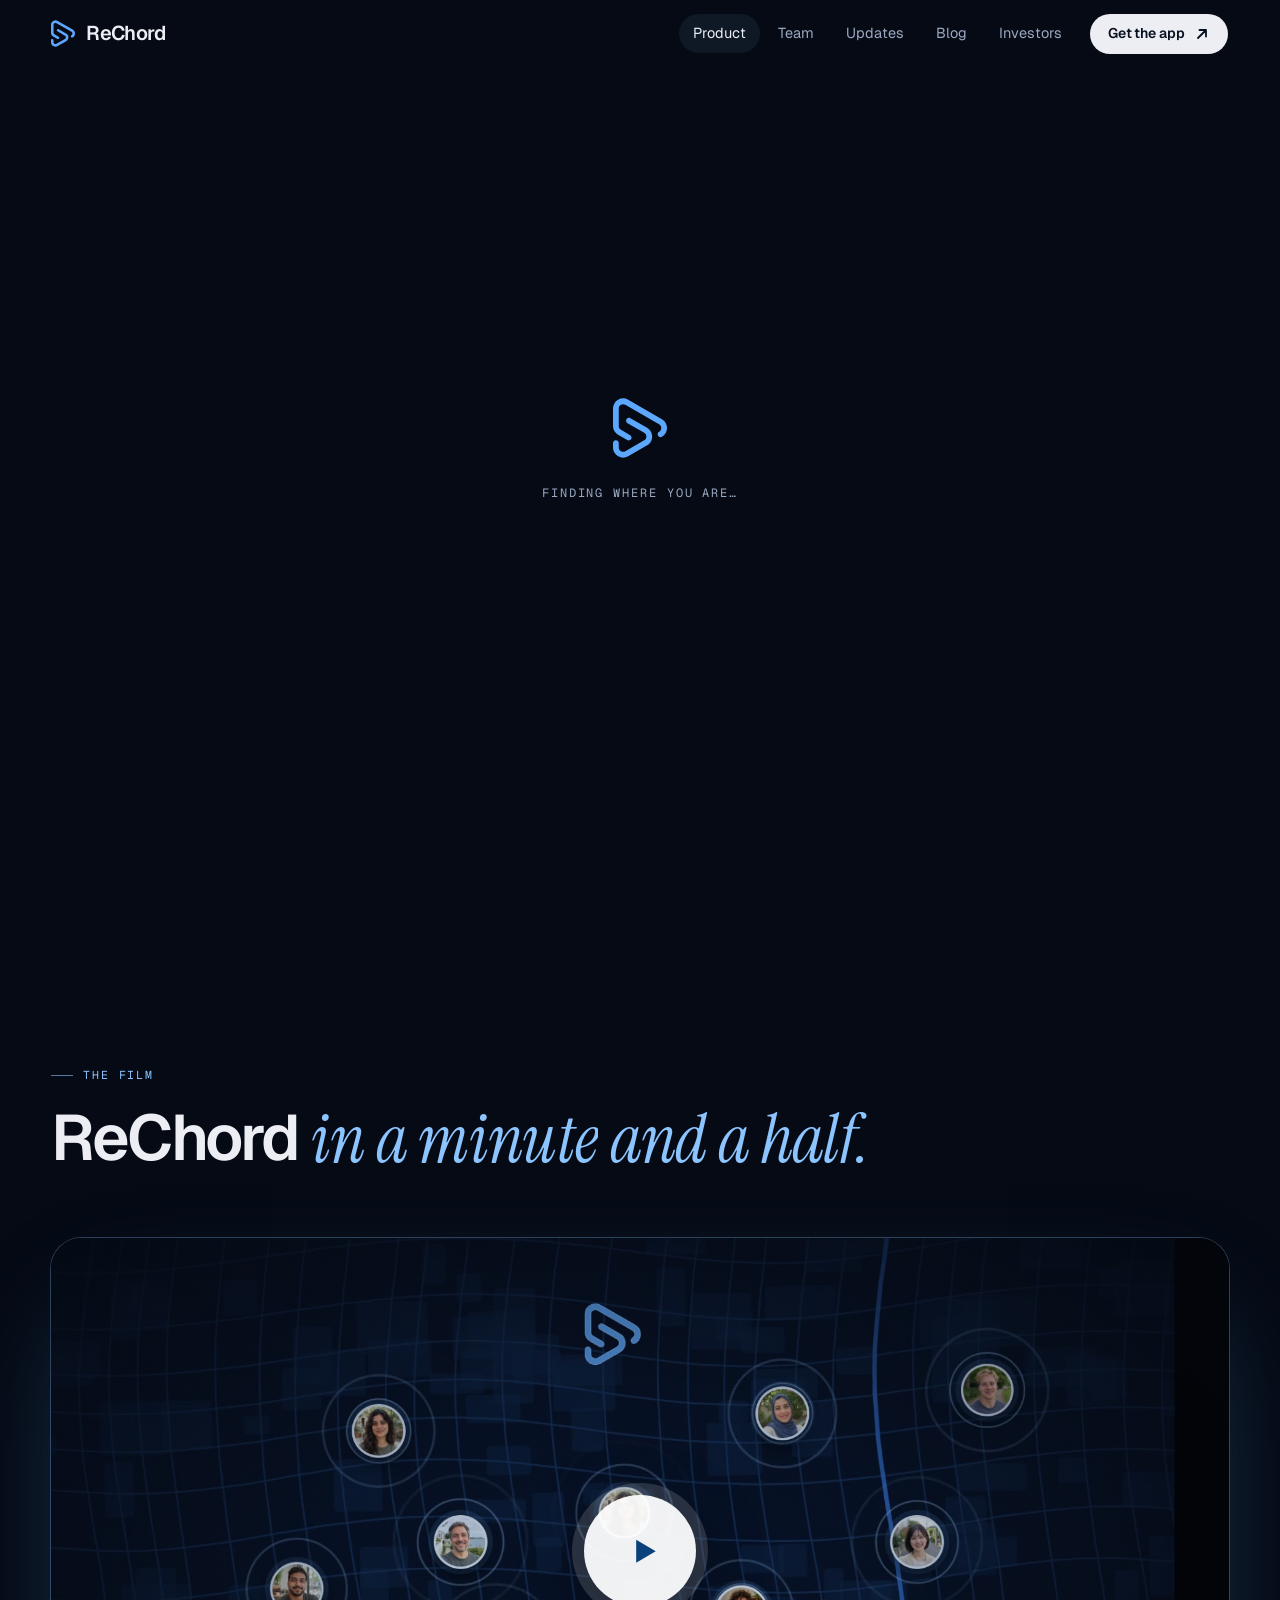
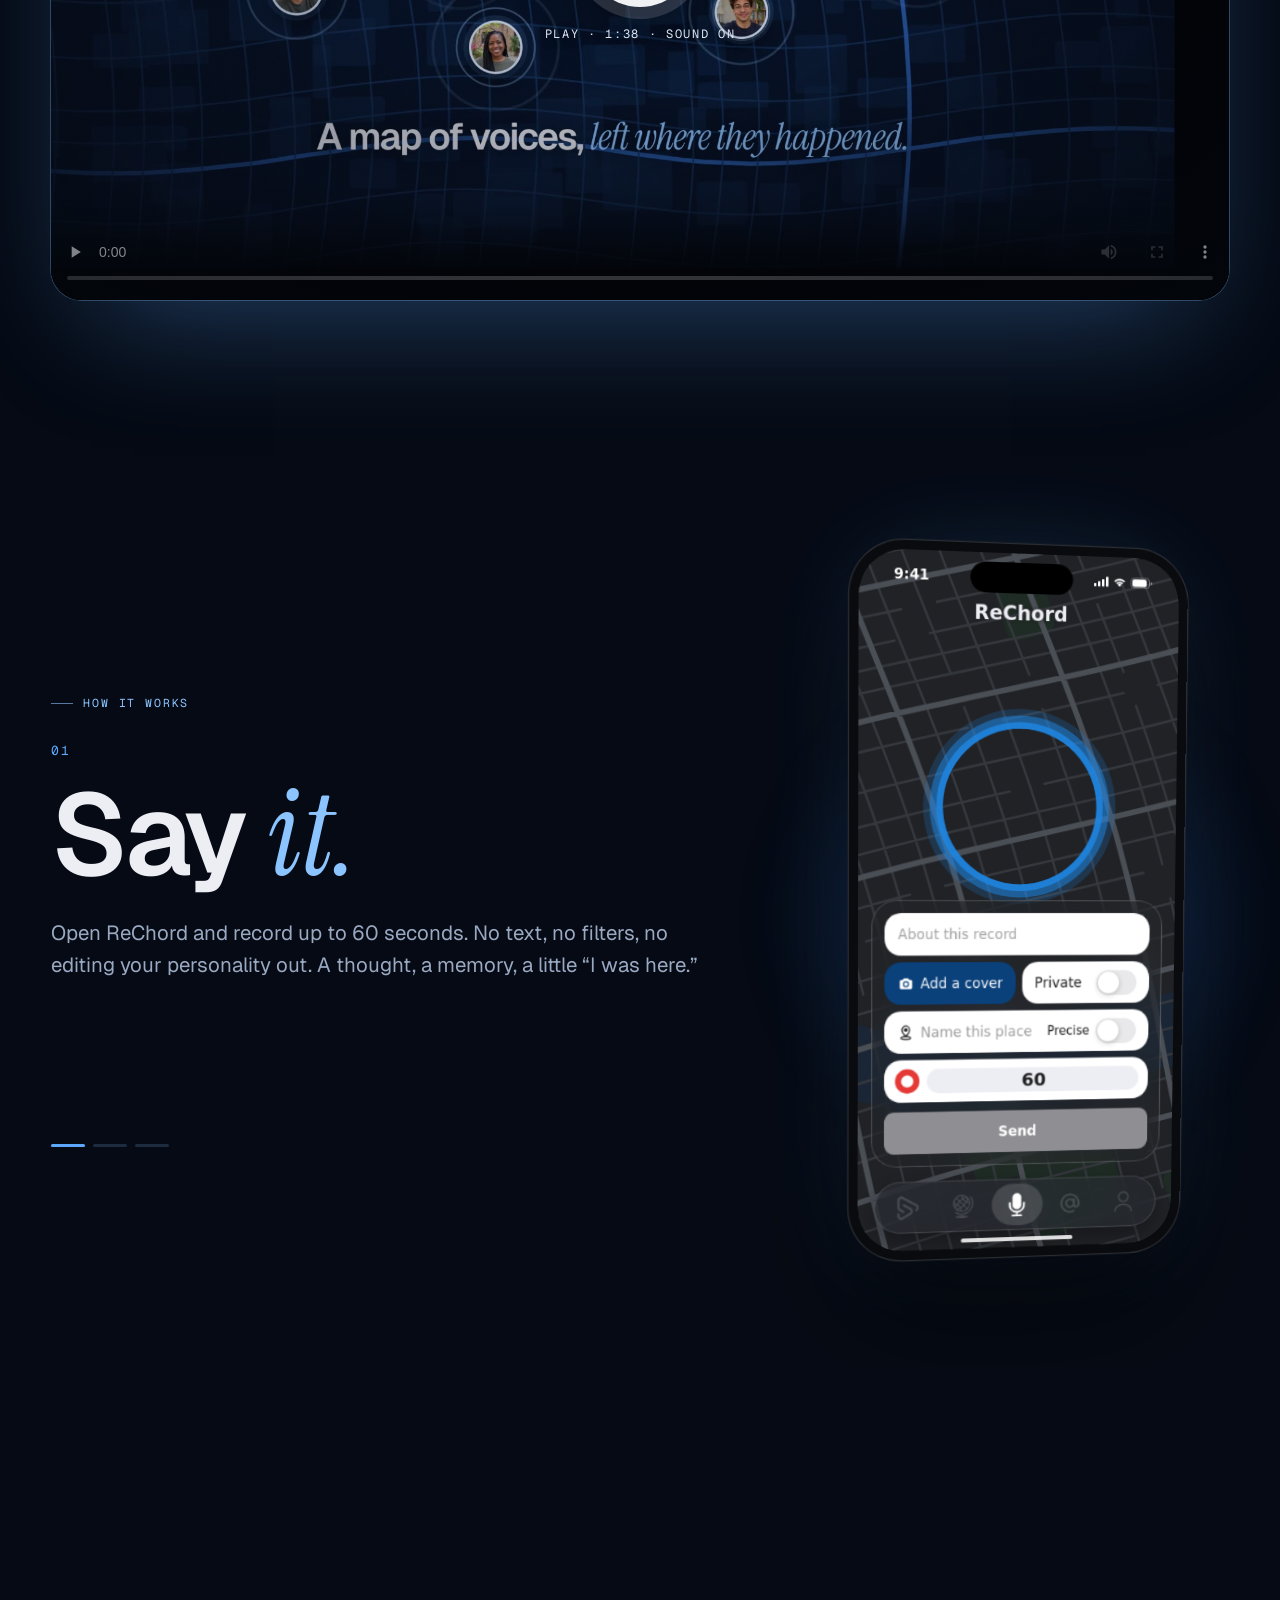
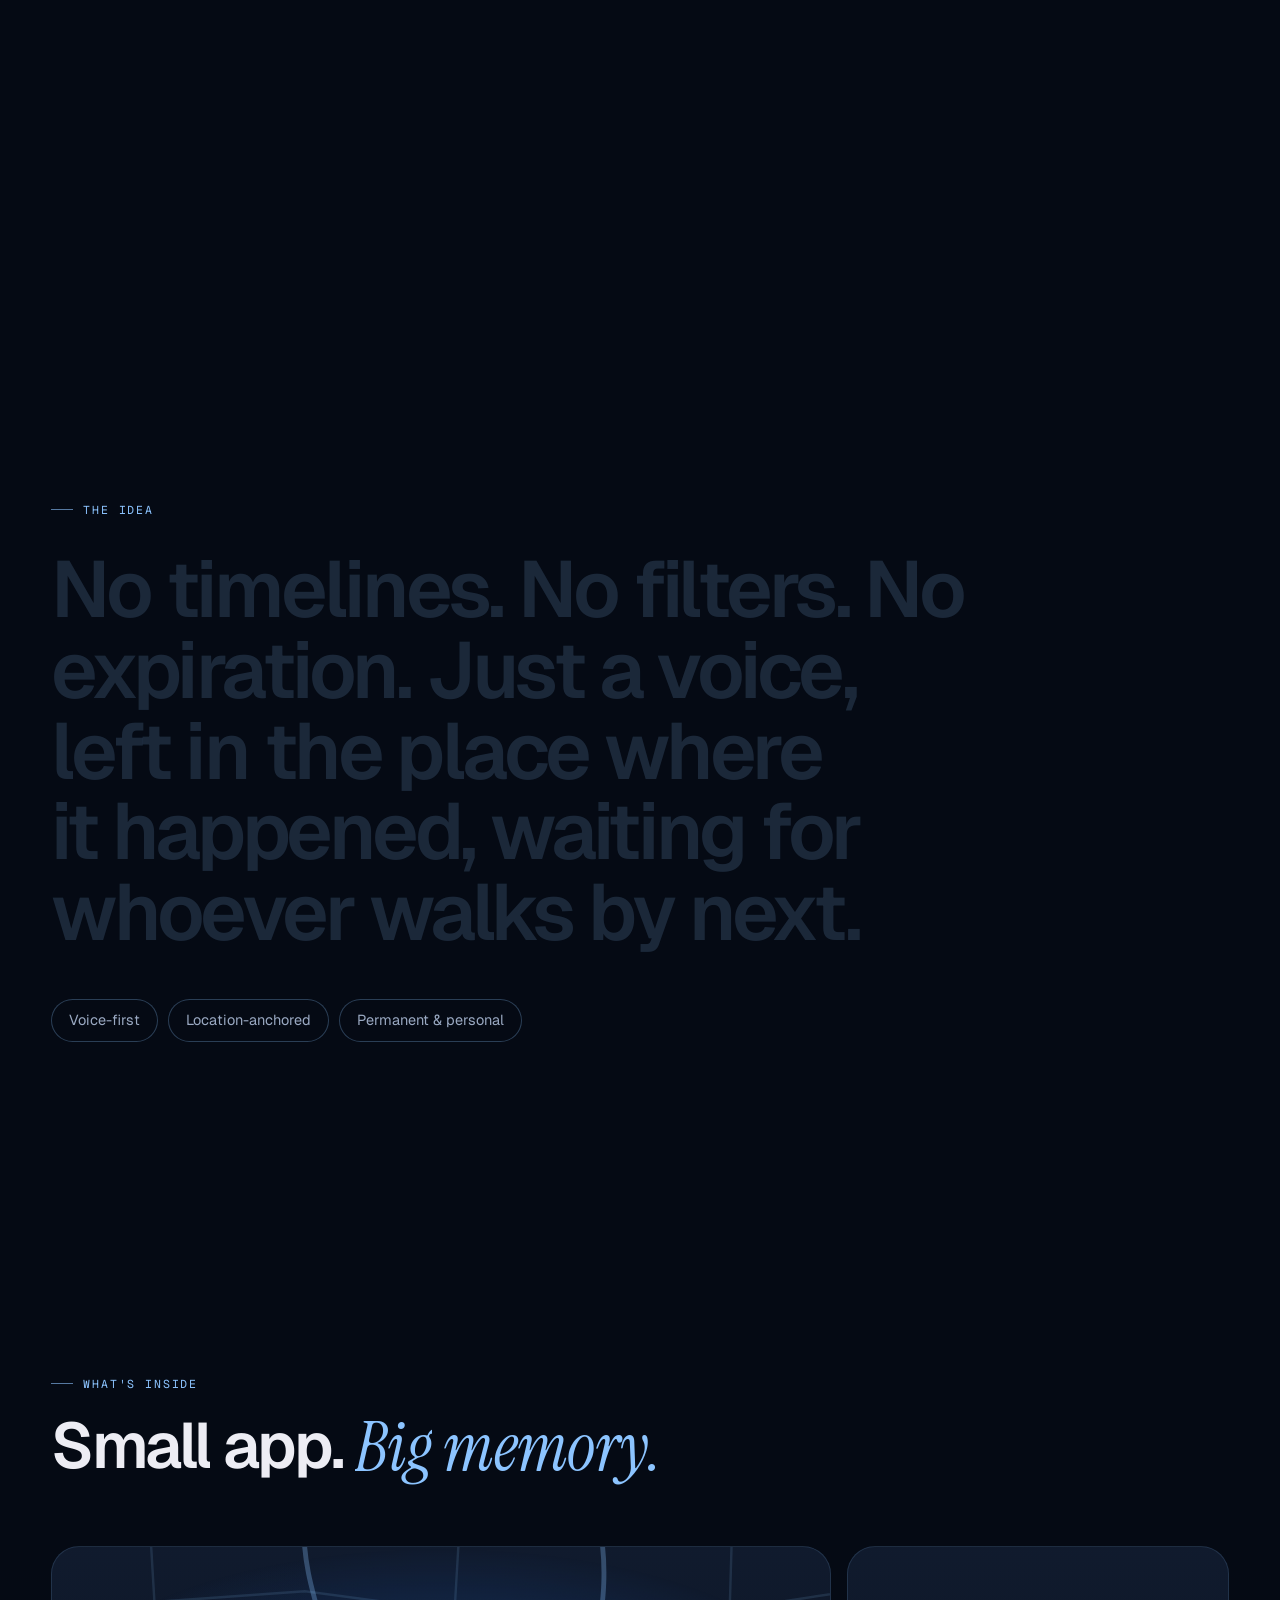
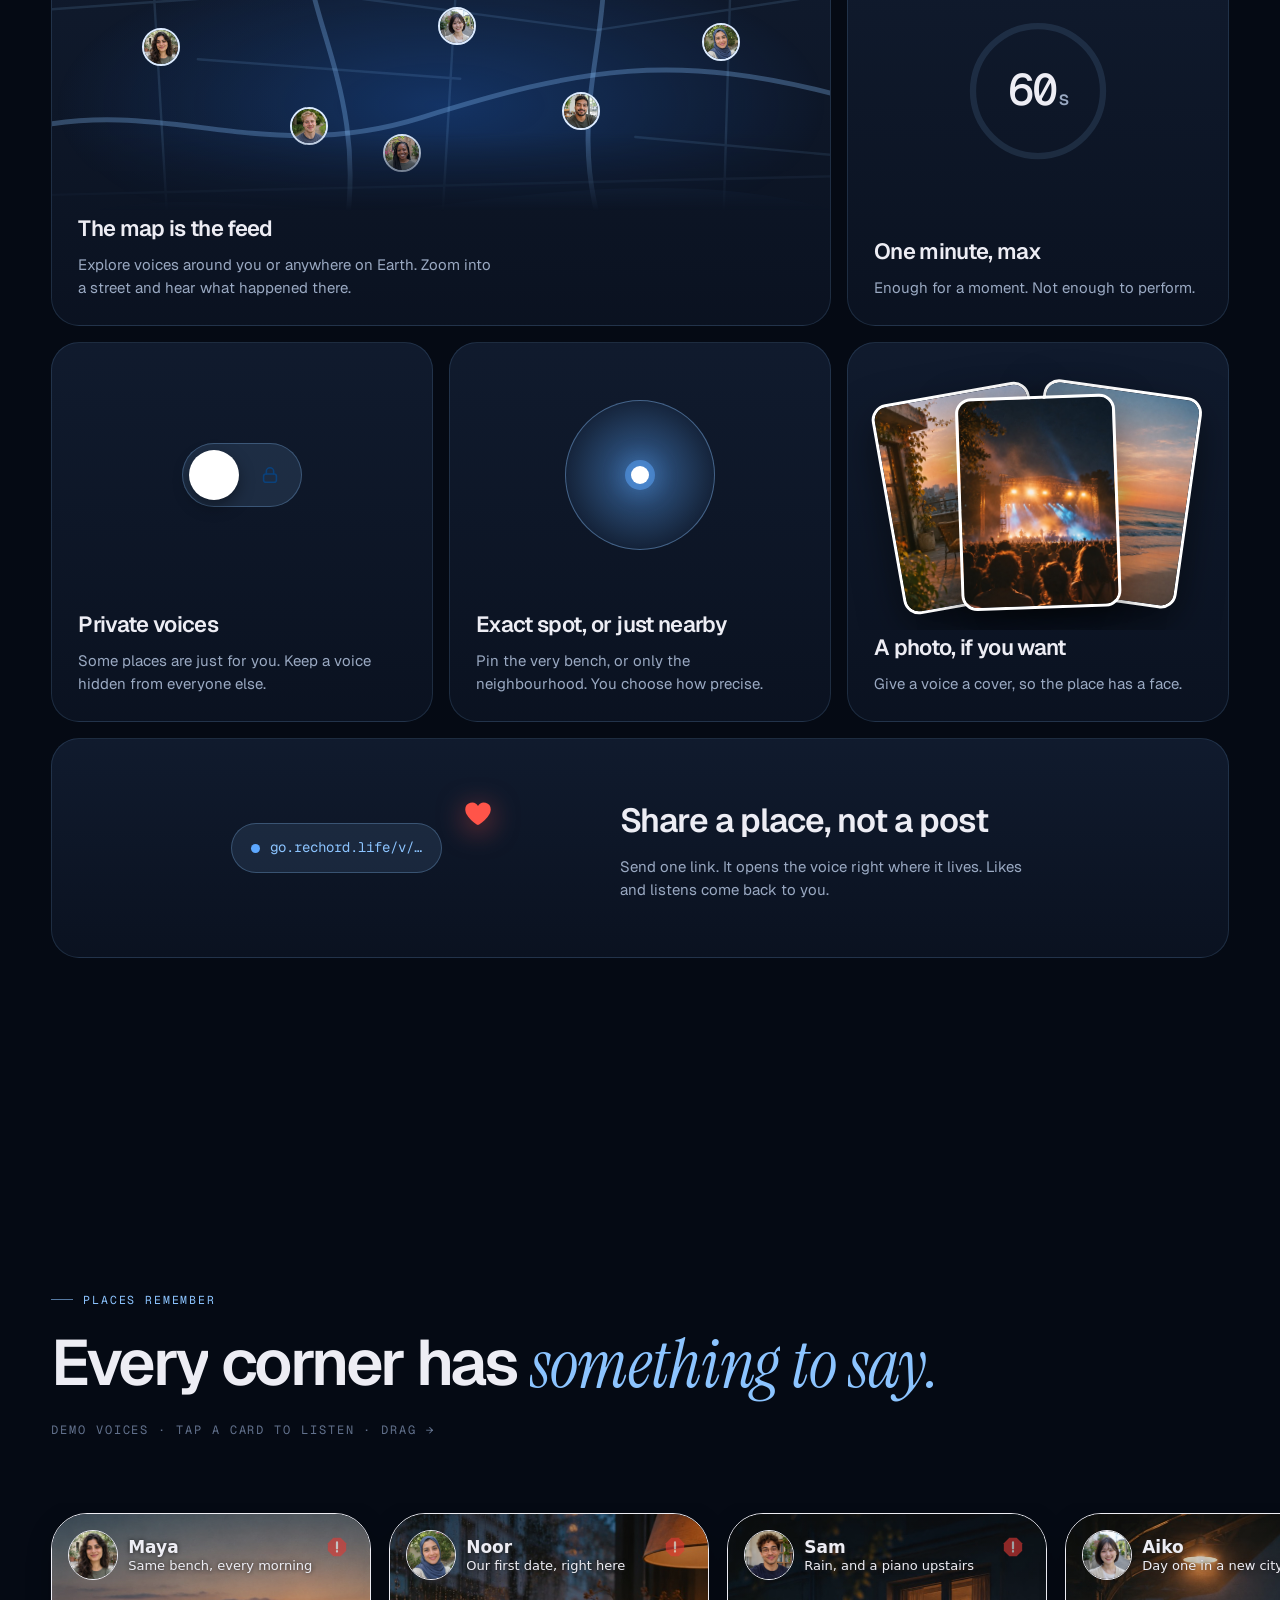
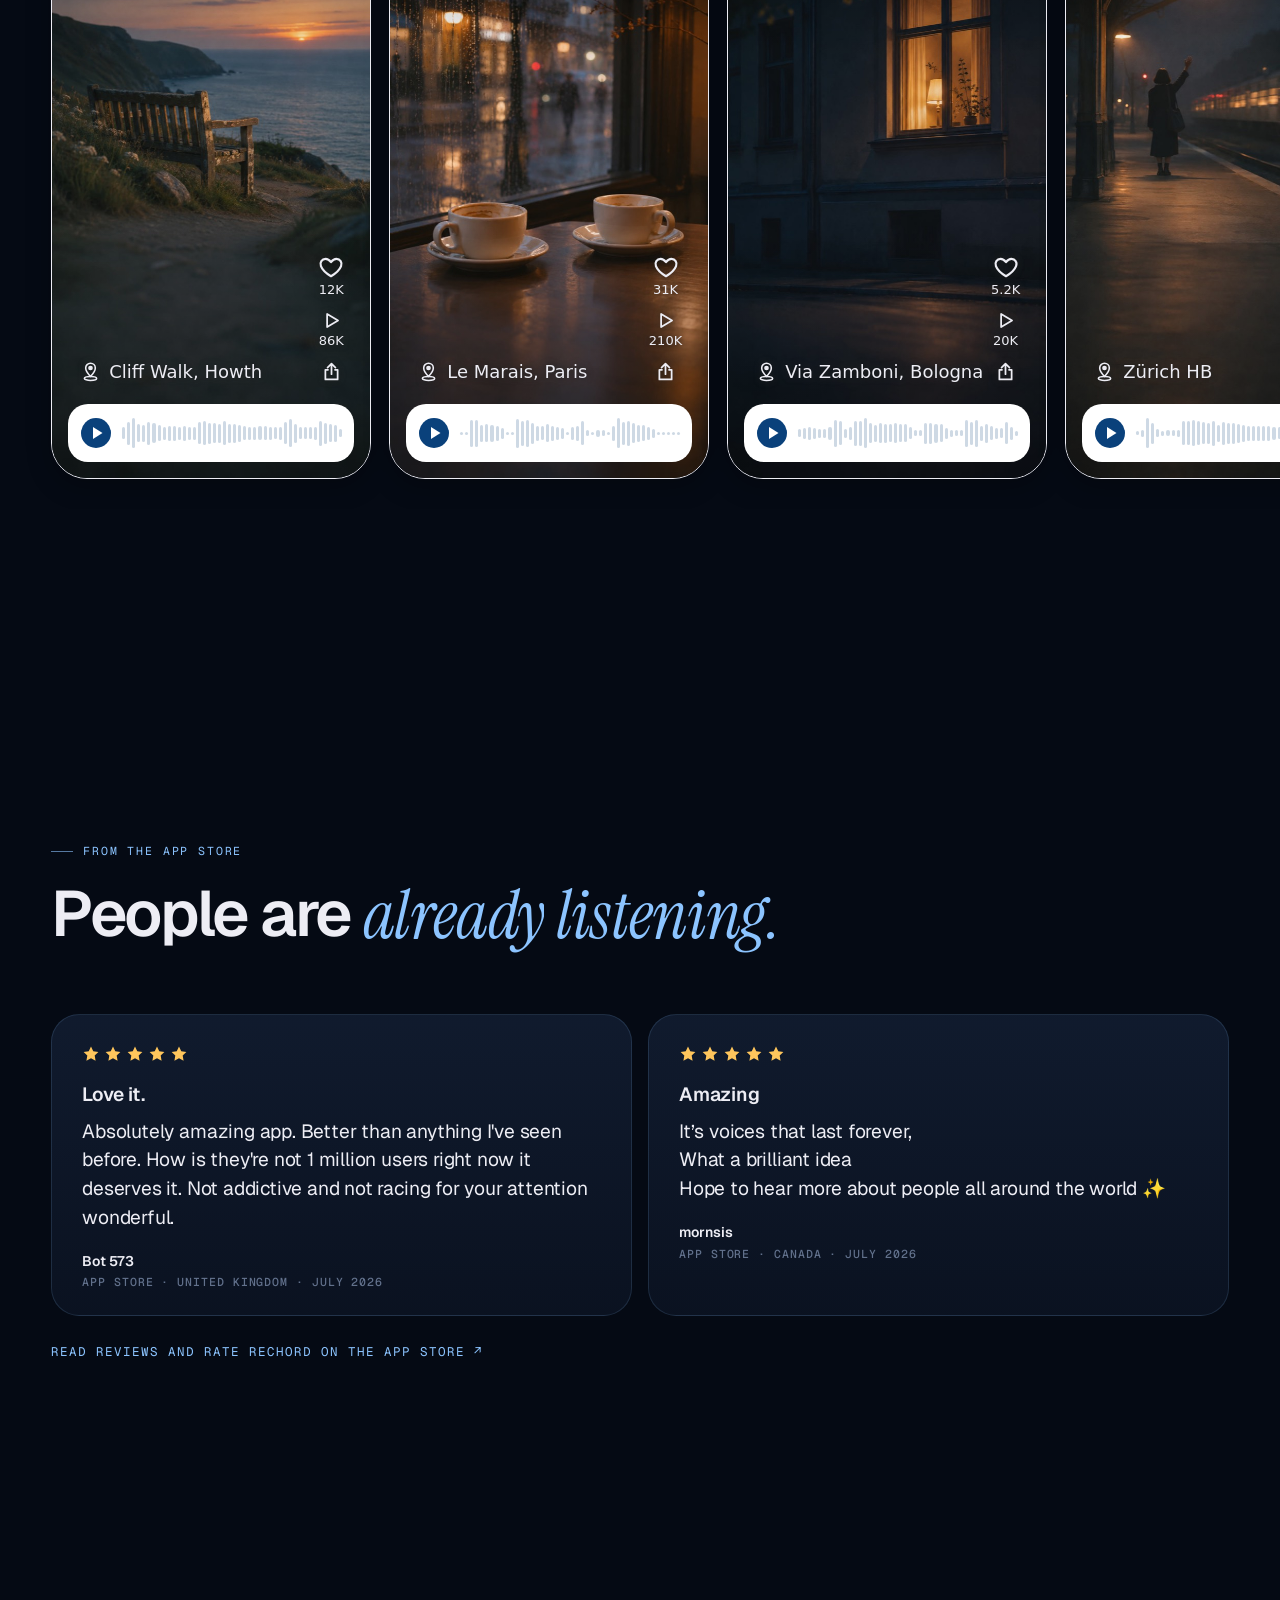
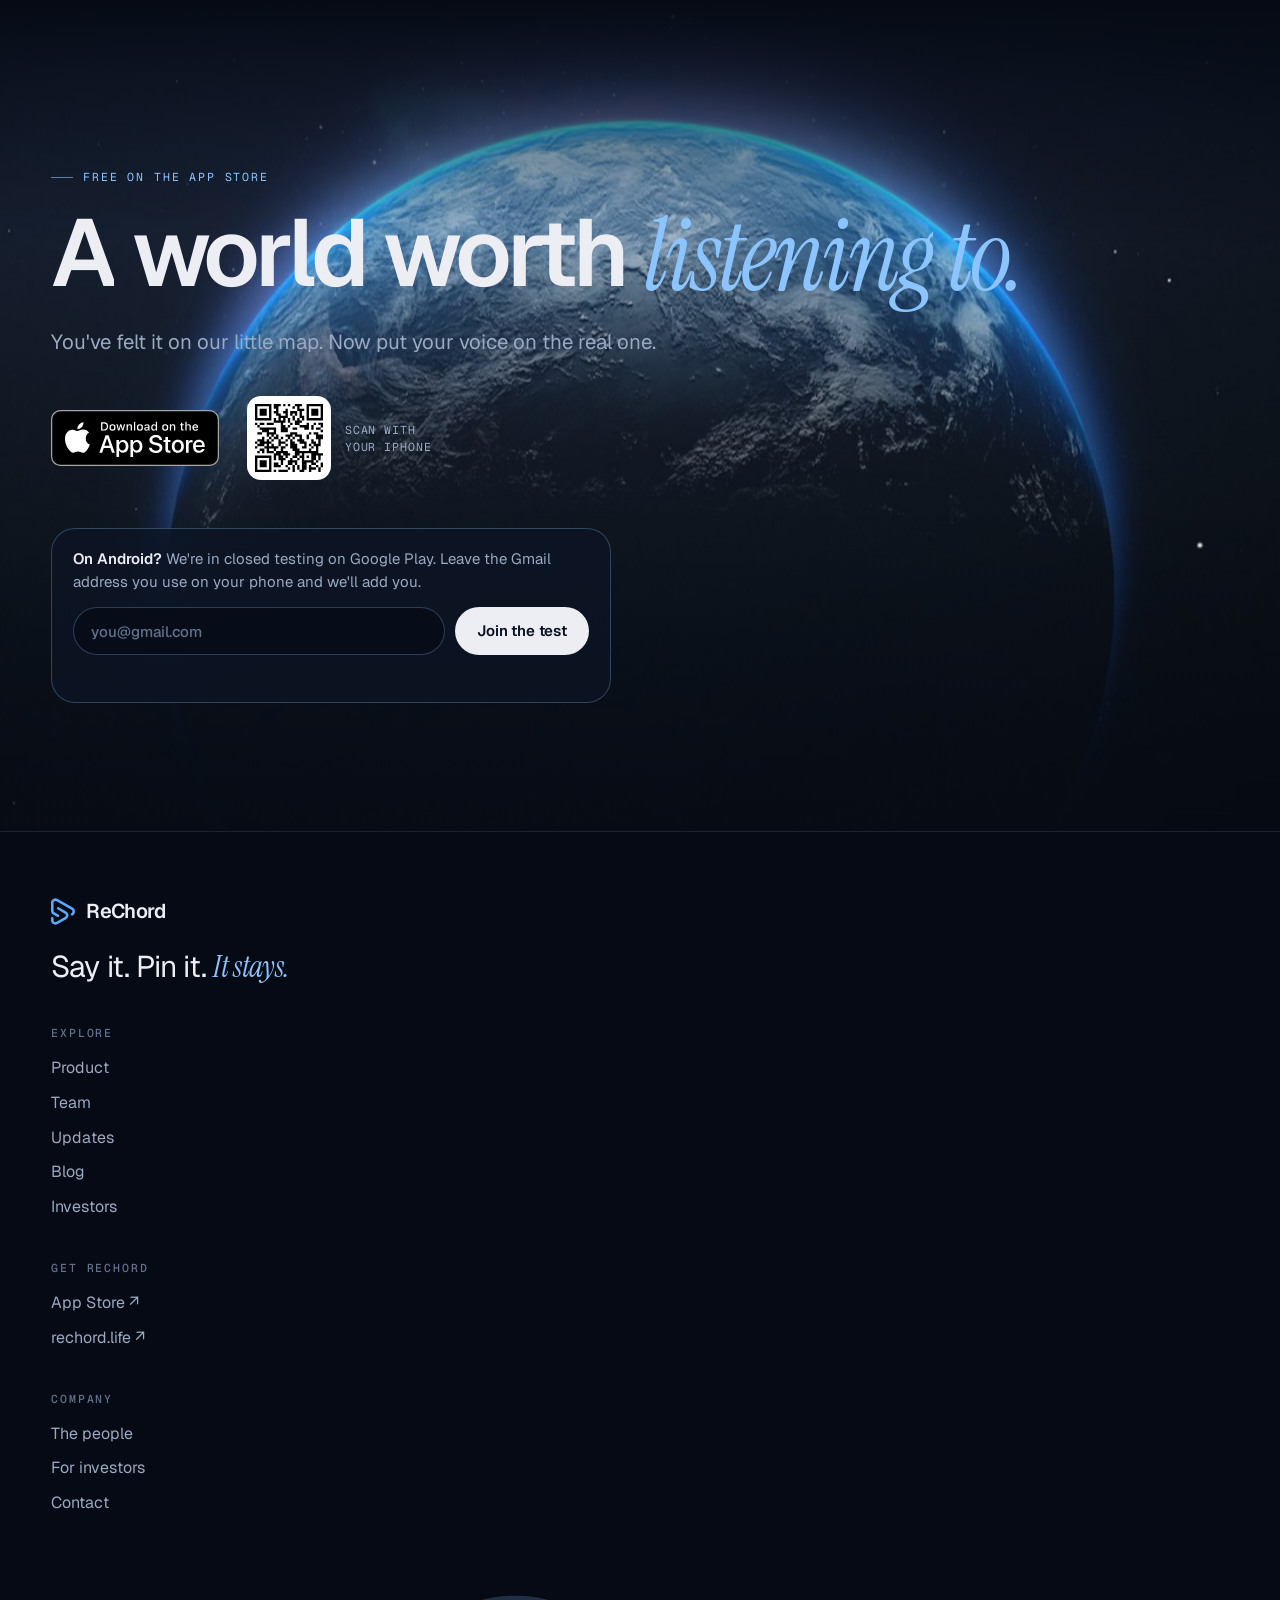
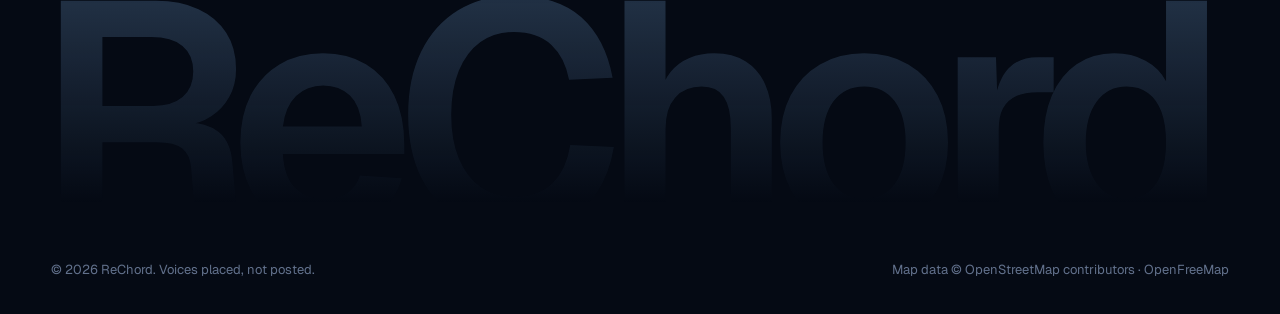
==== commit 3f9bf07d: "Site round 2: film, blog, reviews, legal pages, link previews, day/night - Product film (1:38, 16:9)" ====
--- a/index.html
+++ b/index.html
@@ -5,6 +5,20 @@
 <meta name="viewport" content="width=device-width, initial-scale=1, viewport-fit=cover">
 <title>ReChord — Say it. Pin it. It stays.</title>
 <meta name="description" content="ReChord pins voice notes to real places. Record a moment where it happened, and let whoever walks by next hear it.">
+<!-- link preview -->
+<meta property="og:type" content="website">
+<meta property="og:site_name" content="ReChord">
+<meta property="og:title" content="ReChord — Say it. Pin it. It stays.">
+<meta property="og:description" content="ReChord pins voice notes to real places. Record a moment where it happened, and let whoever walks by next hear it.">
+<meta property="og:url" content="https://mrnahich.github.io/rechord/">
+<meta property="og:image" content="https://mrnahich.github.io/rechord/assets/og.png">
+<meta property="og:image:width" content="1200">
+<meta property="og:image:height" content="630">
+<meta name="twitter:card" content="summary_large_image">
+<meta name="twitter:title" content="ReChord — Say it. Pin it. It stays.">
+<meta name="twitter:description" content="ReChord pins voice notes to real places. Record a moment where it happened, and let whoever walks by next hear it.">
+<meta name="twitter:image" content="https://mrnahich.github.io/rechord/assets/og.png">
+<!-- /link preview -->
 <meta name="theme-color" content="#050a14">
 <link rel="icon" href="assets/ui/rechord-icon.png">
 <link rel="preconnect" href="https://fonts.googleapis.com">
@@ -32,6 +46,7 @@
     <div class="hero-chips">
       <span class="chip" id="loc-chip"><span class="dot"></span><span id="loc-text">Locating…</span></span>
       <button class="chip chip-btn" id="city-btn" type="button">Wrong city?</button>
+      <button class="chip chip-btn theme-btn" id="theme-btn" type="button" hidden aria-label="Switch between day and night map"><span class="ti"></span><span class="tl"></span></button>
       <form class="city-form" id="city-form" hidden>
         <input id="city-input" type="text" placeholder="Type a city…" autocomplete="off" aria-label="City">
         <button type="submit" aria-label="Go">→</button>
@@ -79,6 +94,20 @@
   </div>
 
   <p class="hero-note">Voices on this map are demos, not real users. <a href="#how">See how the app works ↓</a></p>
+</section>
+
+<!-- ============================ FILM ============================ -->
+<section class="film pad" id="film">
+  <div class="wrap sec-head">
+    <span class="eyebrow" data-reveal>The film</span>
+    <h2 class="h2 split">ReChord <span class="serif">in a minute and a half.</span></h2>
+  </div>
+  <div class="wrap">
+    <div class="film-frame" data-reveal>
+      <video id="film-video" src="assets/video/rechord-film.mp4" poster="assets/video/rechord-film.jpg" preload="none" playsinline controls controlslist="nodownload" aria-label="ReChord product film"></video>
+      <button class="film-play" id="film-play" type="button" aria-label="Play the ReChord film"><span class="fp-btn"><svg viewBox="0 0 24 24" aria-hidden="true"><path d="M8 5.5v13l11-6.5z"/></svg></span><span class="fp-label mono">Play · 1:38 · sound on</span></button>
+    </div>
+  </div>
 </section>
 
 <!-- ============================ HOW ============================ -->
@@ -172,6 +201,27 @@
   <div class="strip" id="strip"></div>
 </section>
 
+<!-- ============================ REVIEWS (real App Store reviews, quoted as written) ============================ -->
+<section class="reviews pad" id="reviews">
+  <div class="wrap sec-head">
+    <span class="eyebrow" data-reveal>From the App Store</span>
+    <h2 class="h2 split">People are <span class="serif">already listening.</span></h2>
+  </div>
+  <div class="wrap review-grid">
+    <figure class="review card" data-reveal>
+      <div class="r-stars" aria-label="5 out of 5 stars"><svg viewBox="0 0 20 20" aria-hidden="true"><path d="M10 1.8l2.5 5.2 5.7.8-4.1 4 1 5.7L10 14.8l-5.1 2.7 1-5.7-4.1-4 5.7-.8z"/></svg><svg viewBox="0 0 20 20" aria-hidden="true"><path d="M10 1.8l2.5 5.2 5.7.8-4.1 4 1 5.7L10 14.8l-5.1 2.7 1-5.7-4.1-4 5.7-.8z"/></svg><svg viewBox="0 0 20 20" aria-hidden="true"><path d="M10 1.8l2.5 5.2 5.7.8-4.1 4 1 5.7L10 14.8l-5.1 2.7 1-5.7-4.1-4 5.7-.8z"/></svg><svg viewBox="0 0 20 20" aria-hidden="true"><path d="M10 1.8l2.5 5.2 5.7.8-4.1 4 1 5.7L10 14.8l-5.1 2.7 1-5.7-4.1-4 5.7-.8z"/></svg><svg viewBox="0 0 20 20" aria-hidden="true"><path d="M10 1.8l2.5 5.2 5.7.8-4.1 4 1 5.7L10 14.8l-5.1 2.7 1-5.7-4.1-4 5.7-.8z"/></svg></div>
+      <blockquote><p class="r-title">Love it.</p><p>Absolutely amazing app. Better than anything I've seen before. How is they're not 1 million users right now it deserves it. Not addictive and not racing for your attention wonderful.</p></blockquote>
+      <figcaption><b>Bot 573</b><span>App Store · United Kingdom · July 2026</span></figcaption>
+    </figure>
+    <figure class="review card" data-reveal style="--d:.12s">
+      <div class="r-stars" aria-label="5 out of 5 stars"><svg viewBox="0 0 20 20" aria-hidden="true"><path d="M10 1.8l2.5 5.2 5.7.8-4.1 4 1 5.7L10 14.8l-5.1 2.7 1-5.7-4.1-4 5.7-.8z"/></svg><svg viewBox="0 0 20 20" aria-hidden="true"><path d="M10 1.8l2.5 5.2 5.7.8-4.1 4 1 5.7L10 14.8l-5.1 2.7 1-5.7-4.1-4 5.7-.8z"/></svg><svg viewBox="0 0 20 20" aria-hidden="true"><path d="M10 1.8l2.5 5.2 5.7.8-4.1 4 1 5.7L10 14.8l-5.1 2.7 1-5.7-4.1-4 5.7-.8z"/></svg><svg viewBox="0 0 20 20" aria-hidden="true"><path d="M10 1.8l2.5 5.2 5.7.8-4.1 4 1 5.7L10 14.8l-5.1 2.7 1-5.7-4.1-4 5.7-.8z"/></svg><svg viewBox="0 0 20 20" aria-hidden="true"><path d="M10 1.8l2.5 5.2 5.7.8-4.1 4 1 5.7L10 14.8l-5.1 2.7 1-5.7-4.1-4 5.7-.8z"/></svg></div>
+      <blockquote><p class="r-title">Amazing</p><p>It’s voices that last forever,<br>What a brilliant idea<br>Hope to hear more about people all around the world ✨</p></blockquote>
+      <figcaption><b>mornsis</b><span>App Store · Canada · July 2026</span></figcaption>
+    </figure>
+  </div>
+  <div class="wrap"><a class="review-more mono" data-store target="_blank" rel="noopener">Read reviews and rate ReChord on the App Store ↗</a></div>
+</section>
+
 <!-- ============================ CTA ============================ -->
 <section class="cta" id="get">
   <div class="cta-earth" id="cta-earth" aria-hidden="true"></div>
@@ -183,6 +233,15 @@
       <a class="store-badge" data-store target="_blank" rel="noopener" aria-label="Download on the App Store"><img src="assets/ui/app-store-badge.svg" alt="Download on the App Store" height="56"></a>
       <div class="qr"><div id="qr"></div><span class="mono">Scan with<br>your iPhone</span></div>
     </div>
+    <form class="waitlist" id="waitlist" data-reveal novalidate>
+      <div class="wl-copy"><b>On Android?</b> We're in closed testing on Google Play. Leave the Gmail address you use on your phone and we'll add you.</div>
+      <div class="wl-row">
+        <label class="sr-only" for="wl-email">Gmail address</label>
+        <input id="wl-email" type="email" inputmode="email" autocomplete="email" placeholder="you@gmail.com" required>
+        <button class="btn" type="submit">Join the test</button>
+      </div>
+      <p class="wl-note" id="wl-note" aria-live="polite"></p>
+    </form>
   </div>
 </section>
 </main>
--- a/css/site.css
+++ b/css/site.css
@@ -159,7 +159,7 @@
 
 /* ---------- footer ---------- */
 .footer { border-top: 1px solid var(--line); padding: 64px 0 34px; position: relative; overflow: clip; }
-.footer-top { display: grid; grid-template-columns: 1.4fr repeat(3, 1fr); gap: 40px; }
+.footer-top { display: grid; grid-template-columns: 1.4fr repeat(auto-fit, minmax(130px, 1fr)); gap: 40px; }
 .footer h4 { margin: 0 0 16px; font: 500 11.5px var(--mono); letter-spacing: .16em; text-transform: uppercase; color: var(--faint); }
 .footer ul { list-style: none; margin: 0; padding: 0; display: grid; gap: 10px; }
 .footer li a { color: var(--dim); transition: color .25s; } .footer li a:hover { color: var(--text); }
--- a/css/home.css
+++ b/css/home.css
@@ -63,7 +63,7 @@
 .pin.in .rings i:nth-child(2) { animation-delay: calc(var(--rd, 0s) + 1.2s); }
 .pin.playing .rings i { animation-duration: 1.5s; border-color: var(--cyan); }
 .pin.playing .rings i:nth-child(2) { animation-delay: .5s; }
-.pin-label { position: absolute; left: 50%; top: calc(100% + 8px); transform: translateX(-50%); white-space: nowrap; font: 500 10.5px var(--mono); letter-spacing: .06em; color: var(--text); background: rgba(5, 10, 20, .8); padding: 3px 8px; border-radius: 999px; box-shadow: inset 0 0 0 1px var(--line); opacity: 0; transition: opacity .3s; pointer-events: none; }
+.pin-label { position: absolute; left: 50%; top: calc(100% + 8px); transform: translateX(-50%); white-space: nowrap; font: 500 10.5px var(--mono); letter-spacing: .06em; color: var(--text); background: rgba(5, 10, 20, .94); padding: 4px 9px; border-radius: 999px; box-shadow: inset 0 0 0 1px var(--line); opacity: 0; transition: opacity .3s; pointer-events: none; }
 .pin:hover .pin-label, .pin.active .pin-label, .pin.you .pin-label { opacity: 1; }
 
 .pin.you { --s: 26px; cursor: default; z-index: 4 !important; }
@@ -81,7 +81,7 @@
 @keyframes shock { to { transform: scale(26); opacity: 0; border-width: .2px; } }
 
 /* voice card */
-.vcard { position: absolute; z-index: 8; right: var(--gutter); top: 50%; width: 348px; translate: 0 -54%; border-radius: 28px; overflow: hidden; background: rgba(13, 22, 38, .82); backdrop-filter: blur(24px) saturate(1.5); border: 1px solid var(--line-2); box-shadow: 0 30px 80px rgba(0, 0, 0, .55), 0 0 0 1px rgba(0, 0, 0, .3); transform-origin: 80% 50%; animation: cardIn .7s var(--ease-out); }
+.vcard { position: absolute; z-index: 8; right: var(--gutter); top: 50%; width: 348px; translate: 0 -54%; border-radius: 28px; overflow: hidden; background: rgba(13, 22, 38, .95); backdrop-filter: blur(24px) saturate(1.5); border: 1px solid var(--line-2); box-shadow: 0 30px 80px rgba(0, 0, 0, .55), 0 0 0 1px rgba(0, 0, 0, .3); transform-origin: 80% 50%; animation: cardIn .7s var(--ease-out); }
 .vcard[hidden] { display: none; }
 @keyframes cardIn { from { opacity: 0; transform: translateY(26px) scale(.94); } }
 .vc-cover { height: 132px; background-size: cover; background-position: center; position: relative; }
@@ -388,3 +388,54 @@
 .a-wave i { flex: 1; border-radius: 2px; background: rgba(10, 65, 123, .2); transition: background .12s; } .a-wave i.on { background: #0a417b; }
 .acard.playing .a-wave i:not(.on) { animation: aw 1s ease-in-out infinite alternate; animation-delay: calc(var(--n, 0) * -90ms); }
 @keyframes aw { to { background: rgba(10, 65, 123, .38); } }
+
+/* Android closed-testing waitlist (inside the closing CTA) */
+.waitlist { margin-top: 26px; width: min(560px, 100%); padding: 20px 22px; border-radius: 24px; background: rgba(13, 22, 38, .72); backdrop-filter: blur(18px); box-shadow: inset 0 0 0 1px var(--line-2); display: grid; gap: 14px; }
+.wl-copy { color: var(--dim); font-size: 15px; line-height: 1.5; } .wl-copy b { color: var(--text); font-weight: 600; }
+.wl-row { display: flex; gap: 10px; }
+.wl-row input { flex: 1; min-width: 0; height: 48px; padding: 0 18px; border-radius: 999px; border: 0; background: rgba(5, 10, 20, .7); box-shadow: inset 0 0 0 1px var(--line-2); color: var(--text); font: 500 15px var(--sans); }
+.wl-row input::placeholder { color: var(--faint); }
+.wl-row input:focus { outline: none; box-shadow: inset 0 0 0 1.5px var(--blue); }
+.wl-row .btn { flex: none; height: 48px; }
+.wl-note { margin: 0; font-size: 13.5px; color: var(--faint); min-height: 1em; }
+.wl-note.err { color: #ff8a80; } .wl-note.ok { color: #8fe3b0; }
+.sr-only { position: absolute; width: 1px; height: 1px; overflow: hidden; clip: rect(0 0 0 0); white-space: nowrap; }
+@media (max-width: 480px) { .wl-row { flex-direction: column; } .wl-row .btn { justify-content: center; } }
+
+/* Real App Store reviews */
+.review-grid { display: grid; grid-template-columns: repeat(2, minmax(0, 1fr)); gap: 16px; }
+.review { margin: 0; padding: 30px 30px 26px; display: grid; gap: 18px; align-content: start; }
+.r-stars { display: flex; gap: 4px; } .r-stars svg { width: 18px; height: 18px; fill: #ffc65c; }
+.review blockquote { margin: 0; font-size: clamp(17px, 1.5vw, 20px); line-height: 1.5; color: var(--text); letter-spacing: -.01em; }
+.review .r-title { font-weight: 600; margin: 0 0 8px; }
+.review blockquote p { margin: 0; }
+.review figcaption { display: grid; gap: 2px; font-size: 14px; } .review figcaption b { font-weight: 600; }
+.review figcaption span { color: var(--faint); font: 500 11.5px var(--mono); letter-spacing: .08em; text-transform: uppercase; }
+.review-more { display: inline-block; margin-top: 26px; color: var(--blue-2); font-size: 12.5px; letter-spacing: .08em; text-transform: uppercase; }
+.review-more:hover { color: var(--text); }
+@media (max-width: 760px) { .review-grid { grid-template-columns: 1fr; } }
+
+/* Day / night chip; in daylight the map is light, so the scrims are tuned to keep the copy readable */
+.theme-btn { gap: 6px; } .theme-btn .ti { font-size: 13px; line-height: 1; }
+.hero[data-theme="day"] .hero-scrim { background:
+  linear-gradient(180deg, rgba(5, 10, 20, .88) 0%, rgba(5, 10, 20, .45) 12%, rgba(5, 10, 20, 0) 26%),
+  linear-gradient(0deg, rgba(5, 10, 20, 1) 0%, rgba(5, 10, 20, .62) 24%, rgba(5, 10, 20, 0) 50%),
+  linear-gradient(90deg, rgba(5, 10, 20, .92) 0%, rgba(5, 10, 20, .55) 36%, rgba(5, 10, 20, 0) 64%); }
+.hero[data-theme="day"] .maplibregl-ctrl-attrib { background: rgba(255, 255, 255, .7) !important; color: #4a5d7a; }
+.hero[data-theme="day"] .maplibregl-ctrl-attrib a { color: #2b3f5e !important; }
+@media (max-width: 720px) { /* phones: the copy sits at the top, so darken the top of a daylight map behind it */
+  .hero[data-theme="day"] .hero-scrim { background:
+    linear-gradient(180deg, rgba(5, 10, 20, .96) 0%, rgba(5, 10, 20, .9) 30%, rgba(5, 10, 20, .35) 44%, rgba(5, 10, 20, 0) 54%),
+    linear-gradient(0deg, rgba(5, 10, 20, .95) 0%, rgba(5, 10, 20, .4) 16%, rgba(5, 10, 20, 0) 30%); }
+}
+
+/* Product film (16:9). Poster with a big play button; the native controls take over once it plays, so phones can go full screen */
+.film-frame { position: relative; aspect-ratio: 16 / 9; border-radius: clamp(18px, 2.4vw, 32px); overflow: hidden; background: #050a14; box-shadow: 0 0 0 1px var(--line-2), 0 50px 120px -40px rgba(93, 168, 255, .35); }
+.film-frame video { position: absolute; inset: 0; width: 100%; height: 100%; object-fit: cover; background: #050a14; }
+.film-play { position: absolute; inset: 0; display: grid; place-content: center; justify-items: center; gap: 18px; background: radial-gradient(ellipse at center, rgba(5, 10, 20, .1), rgba(5, 10, 20, .55)); cursor: pointer; border: 0; color: var(--text); }
+.film-play .fp-btn { width: clamp(70px, 9vw, 112px); aspect-ratio: 1; border-radius: 50%; display: grid; place-items: center; background: rgba(255, 255, 255, .94); box-shadow: 0 0 0 12px rgba(255, 255, 255, .14), 0 20px 60px rgba(0, 0, 0, .5); transition: transform .5s var(--ease-out); }
+.film-play .fp-btn svg { width: 38%; fill: #0A417B; margin-left: 6%; }
+.film-play:hover .fp-btn { transform: scale(1.07); }
+.film-play .fp-label { font-size: 12px; letter-spacing: .14em; text-transform: uppercase; color: #dbe6f6; text-shadow: 0 2px 10px rgba(0, 0, 0, .6); }
+.film-frame.playing .film-play { display: none; }
+@media (max-width: 560px) { .film-play .fp-label { display: none; } }
